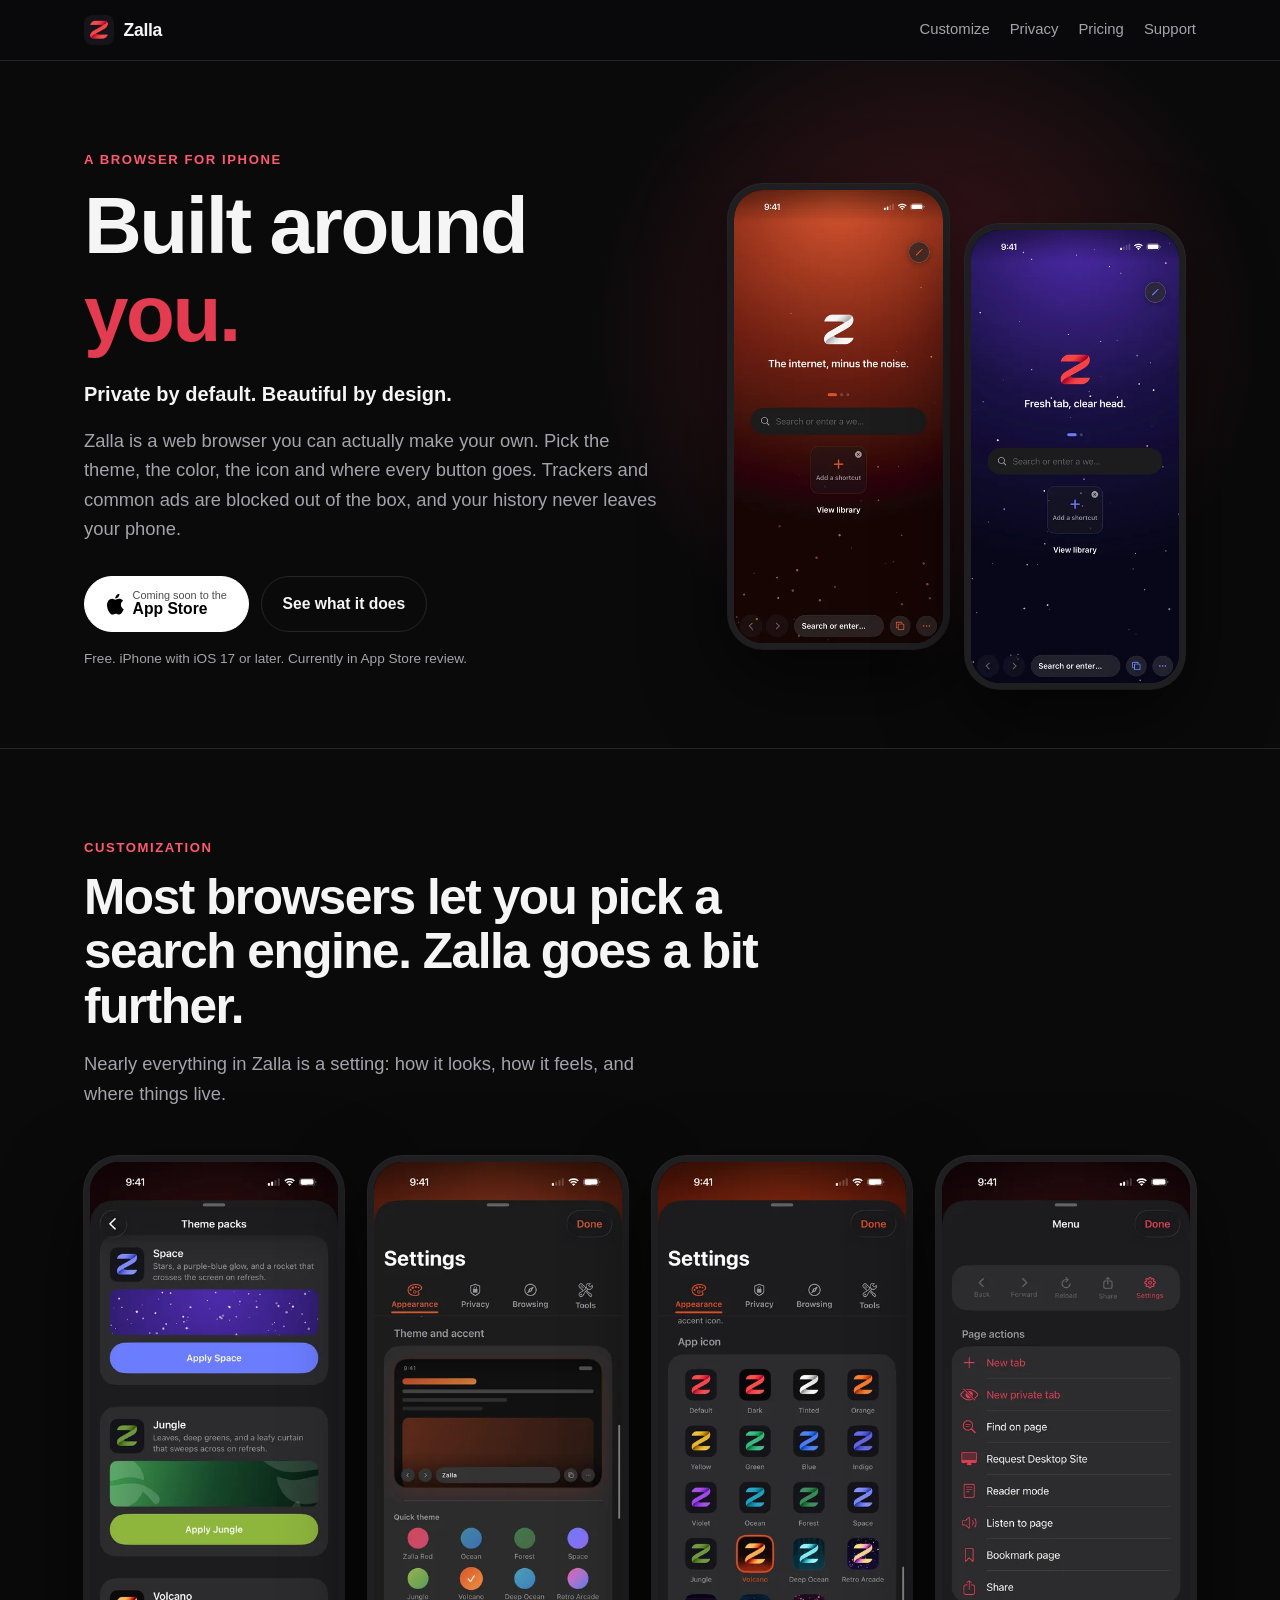
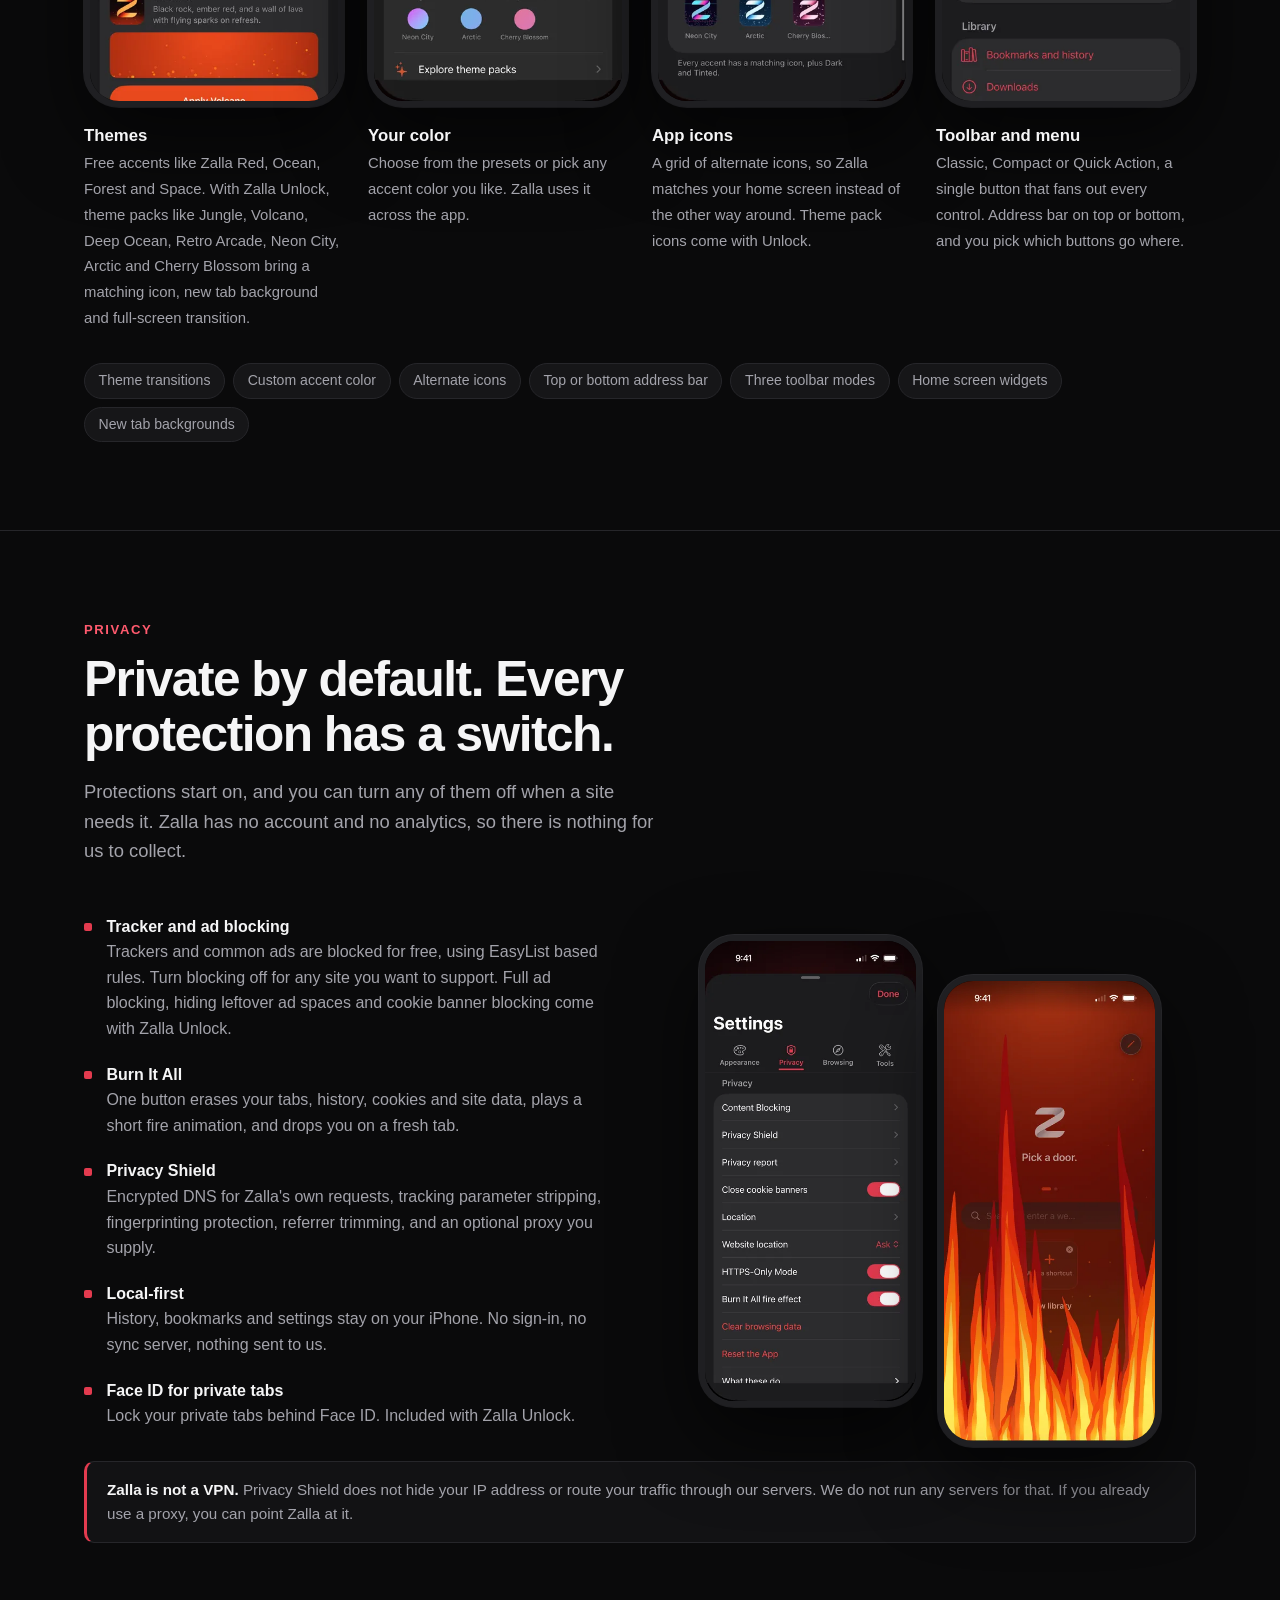
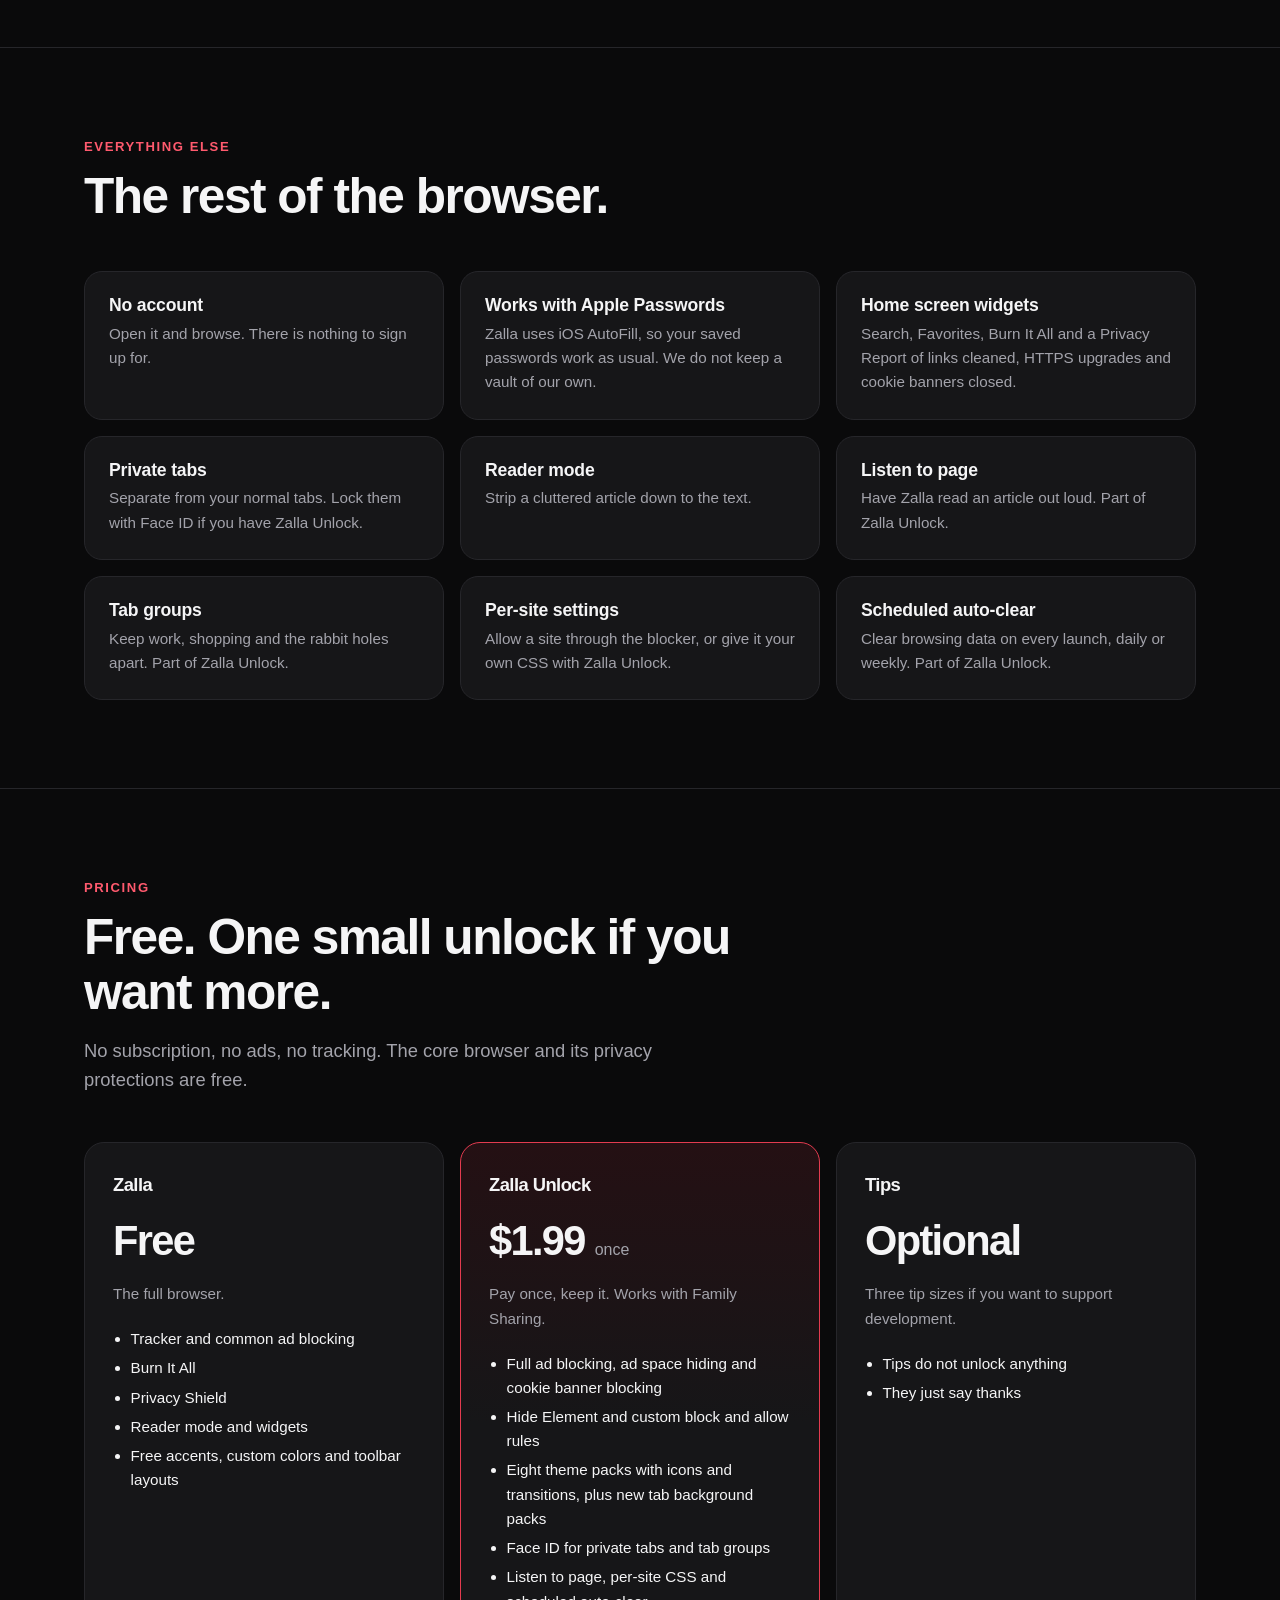
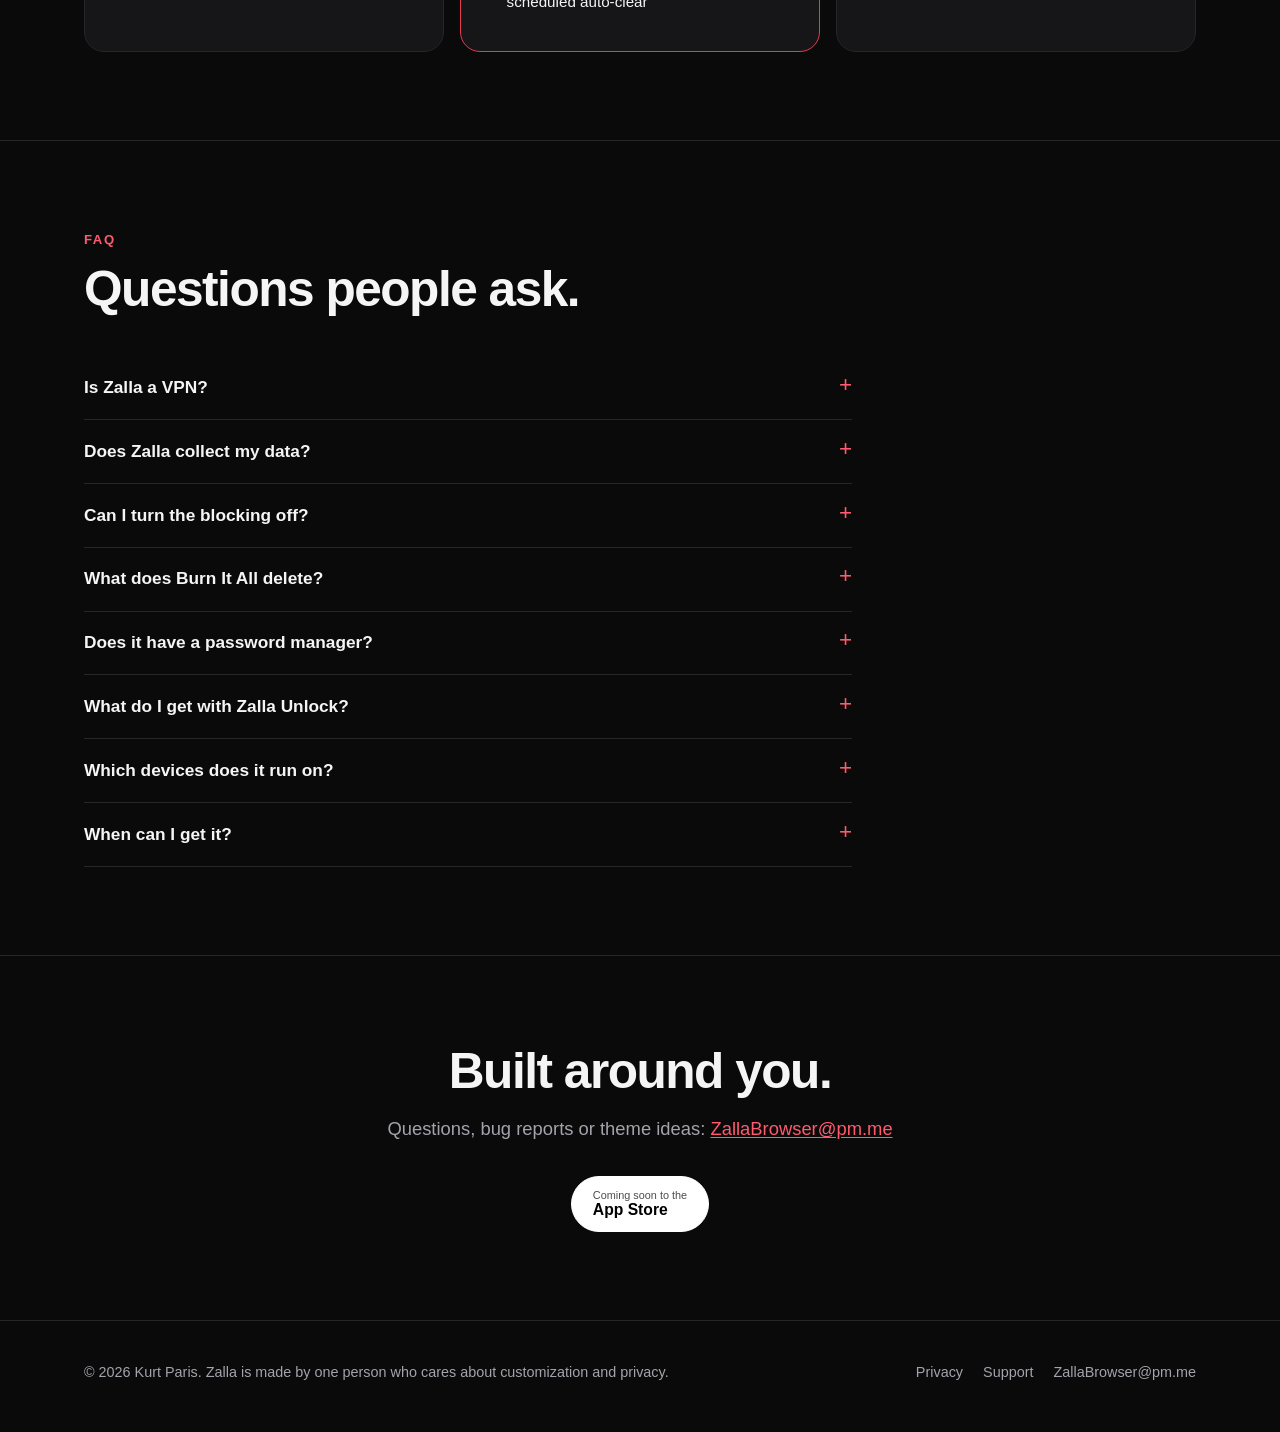
==== index.html @ 2ec6d866 "SEO, share previews, icons, manifest, 404, accessibility polish" ====
<!DOCTYPE html>
<html lang="en">
<head>
<meta charset="utf-8">
<meta name="viewport" content="width=device-width, initial-scale=1">
<title>Zalla: a private, customizable web browser for iPhone</title>
<meta name="description" content="Zalla is a private, local-first web browser for iPhone. Deep customization, tracker and ad blocking, Burn It All, and no account. Free, with a one-time $1.99 Unlock.">
<link rel="canonical" href="https://zalla.gg/">
<meta name="theme-color" content="#0a0a0b">
<meta name="color-scheme" content="dark">
<meta name="author" content="Kurt Paris">
<link rel="icon" href="/favicon.ico" sizes="48x48">
<link rel="icon" href="/favicon.svg" type="image/svg+xml">
<link rel="icon" href="/favicon-32.png" type="image/png" sizes="32x32">
<link rel="icon" href="/favicon-16.png" type="image/png" sizes="16x16">
<link rel="apple-touch-icon" href="/apple-touch-icon.png">
<link rel="manifest" href="/site.webmanifest">
<meta property="og:type" content="website">
<meta property="og:site_name" content="Zalla">
<meta property="og:locale" content="en_US">
<meta property="og:url" content="https://zalla.gg/">
<meta property="og:title" content="Zalla: Built around you.">
<meta property="og:description" content="A private, local-first browser for iPhone that you can actually make your own. Private by default. Beautiful by design.">
<meta property="og:image" content="https://zalla.gg/assets/og.png">
<meta property="og:image:secure_url" content="https://zalla.gg/assets/og.png">
<meta property="og:image:type" content="image/png">
<meta property="og:image:width" content="1200">
<meta property="og:image:height" content="630">
<meta property="og:image:alt" content="Zalla app icon and the Zalla new tab page on iPhone, with the line Built around you.">
<meta name="twitter:card" content="summary_large_image">
<meta name="twitter:title" content="Zalla: Built around you.">
<meta name="twitter:description" content="A private, local-first browser for iPhone that you can actually make your own. Private by default. Beautiful by design.">
<meta name="twitter:image" content="https://zalla.gg/assets/og.png">
<meta name="twitter:image:alt" content="Zalla app icon and the Zalla new tab page on iPhone, with the line Built around you.">
<link rel="preload" as="image" href="/assets/shots/newtab-red-390.webp" imagesrcset="/assets/shots/newtab-red-390.webp 390w, /assets/shots/newtab-red-780.webp 780w" imagesizes="(max-width:600px) 45vw, 260px" fetchpriority="high">
<link rel="stylesheet" href="/assets/site.css">
<script type="application/ld+json">{"@context":"https://schema.org","@graph":[{"@type":"Organization","@id":"https://zalla.gg/#org","name":"Zalla","url":"https://zalla.gg/","logo":"https://zalla.gg/assets/icon-512.png","email":"ZallaBrowser@pm.me","founder":{"@type":"Person","name":"Kurt Paris"}},{"@type":"WebSite","@id":"https://zalla.gg/#website","name":"Zalla","url":"https://zalla.gg/","publisher":{"@id":"https://zalla.gg/#org"},"inLanguage":"en"},{"@type":"MobileApplication","@id":"https://zalla.gg/#app","name":"Zalla","alternateName":"Zalla Browser","description":"A private, local-first web browser for iPhone with deep customization, tracker and ad blocking, and no account.","url":"https://zalla.gg/","image":"https://zalla.gg/assets/og.png","operatingSystem":"iOS 17 or later","applicationCategory":"BrowserApplication","author":{"@type":"Person","name":"Kurt Paris"},"publisher":{"@id":"https://zalla.gg/#org"},"offers":[{"@type":"Offer","name":"Zalla","price":"0","priceCurrency":"USD","category":"free"},{"@type":"Offer","name":"Zalla Unlock (one-time in-app purchase)","price":"1.99","priceCurrency":"USD"}]}]}</script>
<script type="application/ld+json">{"@context":"https://schema.org","@type":"FAQPage","mainEntity":[{"@type":"Question","name":"Is Zalla a VPN?","acceptedAnswer":{"@type":"Answer","text":"No. Privacy Shield is a set of in-browser protections like encrypted DNS and tracking parameter stripping. It does not hide your IP address or tunnel your traffic. If you already use a proxy, you can enter it in settings and Zalla will use it for pages you load."}},{"@type":"Question","name":"Does Zalla collect my data?","acceptedAnswer":{"@type":"Answer","text":"No. There is no account, no analytics and no third party SDKs. Your history, bookmarks and settings stay on your iPhone. The privacy policy has the details."}},{"@type":"Question","name":"Can I turn the blocking off?","acceptedAnswer":{"@type":"Answer","text":"Yes. Every protection has its own toggle, and you can allow individual sites. Privacy is the default, not a requirement."}},{"@type":"Question","name":"What does Burn It All delete?","acceptedAnswer":{"@type":"Answer","text":"Your tabs, history, cookies and site data. Bookmarks, downloads and settings stay. It asks first, plays the fire (or a quick fade, if you turn the fire off), and opens a fresh tab."}},{"@type":"Question","name":"Does it have a password manager?","acceptedAnswer":{"@type":"Answer","text":"Zalla does not store passwords itself. It works with iOS AutoFill, so Apple Passwords and other AutoFill providers fill in logins as they do elsewhere."}},{"@type":"Question","name":"What do I get with Zalla Unlock?","acceptedAnswer":{"@type":"Answer","text":"The theme packs and the extra features listed in Pricing, for a one-time $1.99. It works with Family Sharing, and Restore Purchases is in the Unlock screen."}},{"@type":"Question","name":"Which devices does it run on?","acceptedAnswer":{"@type":"Answer","text":"iPhone with iOS 17 or later."}},{"@type":"Question","name":"When can I get it?","acceptedAnswer":{"@type":"Answer","text":"Zalla is in App Store review right now. The button at the top of this page will change to a download link as soon as it is live."}}]}</script>
</head>
<body><a class="skip" href="#main">Skip to content</a>

<header class="site-header">
  <div class="wrap">
    <a class="brand" href="/"><img src="/assets/icon-192.png" alt="" width="30" height="30"> Zalla</a>
    <nav class="site-nav" aria-label="Main">
      <a class="opt" href="#customize">Customize</a>
      <a class="opt" href="#privacy">Privacy</a>
      <a class="opt" href="#pricing">Pricing</a>
      <a href="/support/">Support</a>
    </nav>
  </div>
</header>
<main id="main">

<section class="hero" style="border-top:0">
  <div class="wrap">
    <div>
      <p class="eyebrow">A browser for iPhone</p>
      <h1>Built around <em>you.</em></h1>
      <p class="tag">Private by default. Beautiful by design.</p>
      <p class="lede">Zalla is a web browser you can actually make your own. Pick the theme, the color, the icon and where every button goes. Trackers and common ads are blocked out of the box, and your history never leaves your phone.</p>
      <div class="actions">
        <!-- APP STORE LINK: when Zalla is live, change this to <a class="btn btn-red" href="https://apps.apple.com/app/id6814680880">Download on the App Store</a> -->
        <span class="btn btn-soon" aria-label="Coming soon to the App Store"><svg width="18" height="22" viewBox="0 0 384 470" aria-hidden="true"><path fill="currentColor" d="M318 249c-1-55 45-82 47-83-26-38-66-43-80-43-34-4-66 20-83 20s-44-19-72-19C93 125 59 147 40 181c-39 68-10 168 28 223 18 27 40 57 69 56 28-1 38-18 72-18s43 18 72 17c30 0 49-27 67-54 21-31 30-61 30-63-1 0-58-22-60-93zM263 87c15-18 26-44 23-69-22 1-49 15-65 33-14 16-27 42-23 67 24 2 50-13 65-31z"/></svg><span><small>Coming soon to the</small>App Store</span></span>
        <a class="btn" href="#customize">See what it does</a>
      </div>
      <p class="fine">Free. iPhone with iOS 17 or later. Currently in App Store review.</p>
    </div>
    <div class="phones">
      <div class="phone"><img src="/assets/shots/newtab-red-390.webp" srcset="/assets/shots/newtab-red-390.webp 390w, /assets/shots/newtab-red-780.webp 780w" sizes="(max-width:600px) 45vw, 260px" width="390" height="848" alt="Zalla new tab page with the red theme" fetchpriority="high" decoding="async"></div>
      <div class="phone"><img src="/assets/shots/newtab-space-390.webp" srcset="/assets/shots/newtab-space-390.webp 390w, /assets/shots/newtab-space-780.webp 780w" sizes="(max-width:600px) 45vw, 260px" width="390" height="848" alt="Zalla new tab page with the Space theme" decoding="async"></div>
    </div>
  </div>
</section>

<section id="customize">
  <div class="wrap">
    <p class="eyebrow">Customization</p>
    <h2>Most browsers let you pick a search engine. Zalla goes a bit further.</h2>
    <p class="lede">Nearly everything in Zalla is a setting: how it looks, how it feels, and where things live.</p>
    <div class="showcase">
      <figure><div class="phone"><img src="/assets/shots/themes-390.webp" srcset="/assets/shots/themes-390.webp 390w, /assets/shots/themes-780.webp 780w" sizes="(max-width:600px) 45vw, 260px" width="390" height="848" alt="Theme packs: Space, Jungle and Volcano" loading="lazy" decoding="async"></div><figcaption><strong>Themes</strong><span>Free accents like Zalla Red, Ocean, Forest and Space. With Zalla Unlock, theme packs like Jungle, Volcano, Deep Ocean, Retro Arcade, Neon City, Arctic and Cherry Blossom bring a matching icon, new tab background and full-screen transition.</span></figcaption></figure>
      <figure><div class="phone"><img src="/assets/shots/colors-390.webp" srcset="/assets/shots/colors-390.webp 390w, /assets/shots/colors-780.webp 780w" sizes="(max-width:600px) 45vw, 260px" width="390" height="848" alt="Accent color picker in Zalla settings" loading="lazy" decoding="async"></div><figcaption><strong>Your color</strong><span>Choose from the presets or pick any accent color you like. Zalla uses it across the app.</span></figcaption></figure>
      <figure><div class="phone"><img src="/assets/shots/icons-390.webp" srcset="/assets/shots/icons-390.webp 390w, /assets/shots/icons-780.webp 780w" sizes="(max-width:600px) 45vw, 260px" width="390" height="848" alt="Alternate app icon choices" loading="lazy" decoding="async"></div><figcaption><strong>App icons</strong><span>A grid of alternate icons, so Zalla matches your home screen instead of the other way around. Theme pack icons come with Unlock.</span></figcaption></figure>
      <figure><div class="phone"><img src="/assets/shots/menu-390.webp" srcset="/assets/shots/menu-390.webp 390w, /assets/shots/menu-780.webp 780w" sizes="(max-width:600px) 45vw, 260px" width="390" height="848" alt="Customizable menu and quick action bar" loading="lazy" decoding="async"></div><figcaption><strong>Toolbar and menu</strong><span>Classic, Compact or Quick Action, a single button that fans out every control. Address bar on top or bottom, and you pick which buttons go where.</span></figcaption></figure>
    </div>
    <div class="chips"><span class="chip">Theme transitions</span><span class="chip">Custom accent color</span><span class="chip">Alternate icons</span><span class="chip">Top or bottom address bar</span><span class="chip">Three toolbar modes</span><span class="chip">Home screen widgets</span><span class="chip">New tab backgrounds</span></div>
  </div>
</section>

<section id="privacy">
  <div class="wrap">
    <p class="eyebrow">Privacy</p>
    <h2>Private by default. Every protection has a switch.</h2>
    <p class="lede">Protections start on, and you can turn any of them off when a site needs it. Zalla has no account and no analytics, so there is nothing for us to collect.</p>
    <div class="split">
      <ul class="list">
        <li><strong>Tracker and ad blocking</strong><span>Trackers and common ads are blocked for free, using EasyList based rules. Turn blocking off for any site you want to support. Full ad blocking, hiding leftover ad spaces and cookie banner blocking come with Zalla Unlock.</span></li>
        <li><strong>Burn It All</strong><span>One button erases your tabs, history, cookies and site data, plays a short fire animation, and drops you on a fresh tab.</span></li>
        <li><strong>Privacy Shield</strong><span>Encrypted DNS for Zalla's own requests, tracking parameter stripping, fingerprinting protection, referrer trimming, and an optional proxy you supply.</span></li>
        <li><strong>Local-first</strong><span>History, bookmarks and settings stay on your iPhone. No sign-in, no sync server, nothing sent to us.</span></li>
        <li><strong>Face ID for private tabs</strong><span>Lock your private tabs behind Face ID. Included with Zalla Unlock.</span></li>
      </ul>
      <div class="phones">
        <div class="phone"><img src="/assets/shots/privacy-390.webp" srcset="/assets/shots/privacy-390.webp 390w, /assets/shots/privacy-780.webp 780w" sizes="(max-width:600px) 45vw, 260px" width="390" height="848" alt="Privacy settings with content blocking and Burn It All" loading="lazy" decoding="async"></div>
        <div class="phone"><img src="/assets/shots/fire-390.webp" srcset="/assets/shots/fire-390.webp 390w, /assets/shots/fire-780.webp 780w" sizes="(max-width:600px) 45vw, 260px" width="390" height="848" alt="Burn It All fire animation" loading="lazy" decoding="async"></div>
      </div>
    </div>
    <p class="note"><strong>Zalla is not a VPN.</strong> Privacy Shield does not hide your IP address or route your traffic through our servers. We do not run any servers for that. If you already use a proxy, you can point Zalla at it.</p>
  </div>
</section>

<section id="features">
  <div class="wrap">
    <p class="eyebrow">Everything else</p>
    <h2>The rest of the browser.</h2>
    <div class="grid">
      <div class="cell"><h3>No account</h3><p>Open it and browse. There is nothing to sign up for.</p></div>
      <div class="cell"><h3>Works with Apple Passwords</h3><p>Zalla uses iOS AutoFill, so your saved passwords work as usual. We do not keep a vault of our own.</p></div>
      <div class="cell"><h3>Home screen widgets</h3><p>Search, Favorites, Burn It All and a Privacy Report of links cleaned, HTTPS upgrades and cookie banners closed.</p></div>
      <div class="cell"><h3>Private tabs</h3><p>Separate from your normal tabs. Lock them with Face ID if you have Zalla Unlock.</p></div>
      <div class="cell"><h3>Reader mode</h3><p>Strip a cluttered article down to the text.</p></div>
      <div class="cell"><h3>Listen to page</h3><p>Have Zalla read an article out loud. Part of Zalla Unlock.</p></div>
      <div class="cell"><h3>Tab groups</h3><p>Keep work, shopping and the rabbit holes apart. Part of Zalla Unlock.</p></div>
      <div class="cell"><h3>Per-site settings</h3><p>Allow a site through the blocker, or give it your own CSS with Zalla Unlock.</p></div>
      <div class="cell"><h3>Scheduled auto-clear</h3><p>Clear browsing data on every launch, daily or weekly. Part of Zalla Unlock.</p></div>
    </div>
  </div>
</section>

<section id="pricing">
  <div class="wrap">
    <p class="eyebrow">Pricing</p>
    <h2>Free. One small unlock if you want more.</h2>
    <p class="lede">No subscription, no ads, no tracking. The core browser and its privacy protections are free.</p>
    <div class="pricing">
      <div class="plan"><h3>Zalla</h3><div class="price">Free</div><p>The full browser.</p><ul><li>Tracker and common ad blocking</li><li>Burn It All</li><li>Privacy Shield</li><li>Reader mode and widgets</li><li>Free accents, custom colors and toolbar layouts</li></ul></div>
      <div class="plan hl"><h3>Zalla Unlock</h3><div class="price">$1.99 <small>once</small></div><p>Pay once, keep it. Works with Family Sharing.</p><ul><li>Full ad blocking, ad space hiding and cookie banner blocking</li><li>Hide Element and custom block and allow rules</li><li>Eight theme packs with icons and transitions, plus new tab background packs</li><li>Face ID for private tabs and tab groups</li><li>Listen to page, per-site CSS and scheduled auto-clear</li></ul></div>
      <div class="plan"><h3>Tips</h3><div class="price">Optional</div><p>Three tip sizes if you want to support development.</p><ul><li>Tips do not unlock anything</li><li>They just say thanks</li></ul></div>
    </div>
  </div>
</section>

<section id="faq">
  <div class="wrap">
    <p class="eyebrow">FAQ</p>
    <h2>Questions people ask.</h2>
    <div class="faq">
      <details><summary>Is Zalla a VPN?</summary><p>No. Privacy Shield is a set of in-browser protections like encrypted DNS and tracking parameter stripping. It does not hide your IP address or tunnel your traffic. If you already use a proxy, you can enter it in settings and Zalla will use it for pages you load.</p></details>
      <details><summary>Does Zalla collect my data?</summary><p>No. There is no account, no analytics and no third party SDKs. Your history, bookmarks and settings stay on your iPhone. The <a href="/privacy/">privacy policy</a> has the details.</p></details>
      <details><summary>Can I turn the blocking off?</summary><p>Yes. Every protection has its own toggle, and you can allow individual sites. Privacy is the default, not a requirement.</p></details>
      <details><summary>What does Burn It All delete?</summary><p>Your tabs, history, cookies and site data. Bookmarks, downloads and settings stay. It asks first, plays the fire (or a quick fade, if you turn the fire off), and opens a fresh tab.</p></details>
      <details><summary>Does it have a password manager?</summary><p>Zalla does not store passwords itself. It works with iOS AutoFill, so Apple Passwords and other AutoFill providers fill in logins as they do elsewhere.</p></details>
      <details><summary>What do I get with Zalla Unlock?</summary><p>The theme packs and the extra features listed in Pricing, for a one-time $1.99. It works with Family Sharing, and Restore Purchases is in the Unlock screen.</p></details>
      <details><summary>Which devices does it run on?</summary><p>iPhone with iOS 17 or later.</p></details>
      <details><summary>When can I get it?</summary><p>Zalla is in App Store review right now. The button at the top of this page will change to a download link as soon as it is live.</p></details>
    </div>
  </div>
</section>

<section class="closer">
  <div class="wrap">
    <h2>Built around you.</h2>
    <p class="lede">Questions, bug reports or theme ideas: <a href="mailto:ZallaBrowser@pm.me">ZallaBrowser@pm.me</a></p>
    <!-- APP STORE LINK: swap for https://apps.apple.com/app/id6814680880 when live -->
    <span class="btn btn-soon" aria-label="Coming soon to the App Store"><span><small>Coming soon to the</small>App Store</span></span>
  </div>
</section>

</main>
<footer class="site-footer">
  <div class="wrap">
    <span>&copy; 2026 Kurt Paris. Zalla is made by one person who cares about customization and privacy.</span>
    <nav aria-label="Footer"><a href="/privacy/">Privacy</a><a href="/support/">Support</a><a href="mailto:ZallaBrowser@pm.me">ZallaBrowser@pm.me</a></nav>
  </div>
</footer>
</body>
</html>
---- assets/site.css ----
:root{color-scheme:dark;--bg:#0a0a0b;--bg2:#121214;--card:#161618;--line:#26262a;--text:#f5f5f6;--muted:#a3a3ab;--red:#E33B4F;--red2:#ff5a6e;--max:72rem}
*{box-sizing:border-box}
html{scroll-behavior:smooth}
body{margin:0;background:var(--bg);color:var(--text);font-family:-apple-system,BlinkMacSystemFont,"SF Pro Text","Segoe UI",Roboto,Helvetica,Arial,sans-serif;line-height:1.6;-webkit-font-smoothing:antialiased}
a{color:var(--red2);text-decoration:none}
a:hover{text-decoration:underline}
img{max-width:100%;height:auto;display:block}
.wrap{max-width:var(--max);margin:0 auto;padding:0 1.25rem}
.site-header{position:sticky;top:0;z-index:10;background:rgba(10,10,11,.82);backdrop-filter:saturate(1.4) blur(14px);-webkit-backdrop-filter:saturate(1.4) blur(14px);border-bottom:1px solid var(--line)}
.site-header .wrap{display:flex;align-items:center;justify-content:space-between;gap:1rem;height:60px}
.brand{display:flex;align-items:center;gap:.6rem;color:var(--text);font-weight:700;font-size:1.1rem;letter-spacing:-.02em}
.brand:hover{text-decoration:none}
.brand img{width:30px;height:30px;border-radius:8px}
.site-nav{display:flex;gap:1.25rem;font-size:.93rem}
.site-nav a{color:var(--muted)}
.site-nav a:hover,.site-nav a[aria-current=page]{color:var(--text);text-decoration:none}
@media(max-width:640px){.site-nav .opt{display:none}}
h1,h2,h3{letter-spacing:-.03em;line-height:1.1;margin:0}
.eyebrow{color:var(--red2);font-weight:600;font-size:.82rem;letter-spacing:.12em;text-transform:uppercase;margin:0 0 .75rem}
.lede{color:var(--muted);font-size:1.15rem;max-width:36rem}
.btn{display:inline-flex;align-items:center;gap:.55rem;padding:.8rem 1.3rem;border-radius:999px;font-weight:600;font-size:.98rem;border:1px solid var(--line);color:var(--text)}
.btn:hover{text-decoration:none;border-color:#3a3a40}
.btn-red{background:#cf3045;border-color:#cf3045;color:#fff}
.btn-red:hover{background:#b8283b;border-color:#b8283b}
.btn-soon{background:#fff;color:#000;border-color:#fff;cursor:default}
.btn-soon small{display:block;font-size:.68rem;font-weight:500;opacity:.7;line-height:1}
.btn-soon span{line-height:1.15;text-align:left}
.hero{position:relative;overflow:hidden;padding:5.5rem 0 4rem}
.hero::before{content:"";position:absolute;inset:-30% -10% auto auto;width:60rem;height:60rem;background:radial-gradient(closest-side,rgba(227,59,79,.28),transparent 70%);pointer-events:none}
.hero .wrap{position:relative;display:grid;grid-template-columns:1.1fr .9fr;gap:3rem;align-items:center}
.hero h1{font-size:clamp(2.8rem,6.5vw,5rem);font-weight:800}
.hero h1 em{font-style:normal;color:var(--red)}
.hero .tag{font-size:1.25rem;font-weight:600;margin:1.25rem 0 .5rem}
.hero .actions{display:flex;flex-wrap:wrap;gap:.75rem;margin-top:2rem}
.hero .fine{color:var(--muted);font-size:.85rem;margin-top:1rem}
.phones{display:flex;justify-content:center;gap:1rem}
.phone{border-radius:2.2rem;border:6px solid #1f1f22;overflow:hidden;background:#000;box-shadow:0 30px 80px rgba(0,0,0,.6),0 0 0 1px #2c2c30}
.phones .phone{width:46%}
.phones .phone:nth-child(2){transform:translateY(2.5rem)}
section{padding:5.5rem 0;border-top:1px solid var(--line)}
section h2{font-size:clamp(2rem,4.2vw,3.1rem);font-weight:800;max-width:44rem}
section .lede{margin:1rem 0 0}
.showcase{display:grid;grid-template-columns:repeat(4,1fr);gap:1.5rem;margin-top:3rem}
.showcase figure{margin:0}
.showcase figcaption{margin-top:1rem}
.showcase figcaption strong{display:block;font-size:1.05rem}
.showcase figcaption span{color:var(--muted);font-size:.93rem}
.chips{display:flex;flex-wrap:wrap;gap:.5rem;margin-top:2rem}
.chip{border:1px solid var(--line);background:var(--card);border-radius:999px;padding:.35rem .85rem;font-size:.88rem;color:var(--muted)}
.split{display:grid;grid-template-columns:1fr 1fr;gap:3rem;align-items:center;margin-top:3rem}
.split .phones .phone{width:42%}
.list{list-style:none;padding:0;margin:0;display:grid;gap:1.25rem}
.list li{padding-left:1.4rem;position:relative}
.list li::before{content:"";position:absolute;left:0;top:.6rem;width:.5rem;height:.5rem;border-radius:2px;background:var(--red)}
.list strong{display:block}
.list span{color:var(--muted)}
.note{margin-top:2rem;padding:1rem 1.25rem;border:1px solid var(--line);border-left:3px solid var(--red);border-radius:10px;background:var(--bg2);color:var(--muted);font-size:.95rem}
.note strong{color:var(--text)}
.grid{display:grid;grid-template-columns:repeat(3,1fr);gap:1rem;margin-top:3rem}
.cell{background:var(--card);border:1px solid var(--line);border-radius:18px;padding:1.5rem}
.cell h3{font-size:1.1rem;margin-bottom:.4rem;letter-spacing:-.01em}
.cell p{margin:0;color:var(--muted);font-size:.95rem}
.pricing{display:grid;grid-template-columns:repeat(3,1fr);gap:1rem;margin-top:3rem}
.plan{background:var(--card);border:1px solid var(--line);border-radius:20px;padding:2rem 1.75rem;display:flex;flex-direction:column}
.plan.hl{border-color:var(--red);background:linear-gradient(180deg,rgba(227,59,79,.12),var(--card) 55%)}
.plan h3{font-size:1.15rem}
.price{font-size:2.6rem;font-weight:800;letter-spacing:-.04em;margin:.75rem 0 .25rem}
.price small{font-size:1rem;color:var(--muted);font-weight:500;letter-spacing:0}
.plan p{color:var(--muted);margin:.25rem 0 1rem;font-size:.95rem}
.plan ul{margin:0;padding-left:1.1rem;color:var(--text);font-size:.95rem}
.plan li{margin:.3rem 0}
.faq{margin-top:2.5rem;max-width:48rem}
.faq details{border-bottom:1px solid var(--line);padding:1.1rem 0}
.faq summary{cursor:pointer;font-weight:600;font-size:1.08rem;list-style:none;display:flex;justify-content:space-between;gap:1rem}
.faq summary::-webkit-details-marker{display:none}
.faq summary::after{content:"+";color:var(--red2);font-weight:400;font-size:1.4rem;line-height:1}
.faq details[open] summary::after{content:"\2212"}
.faq details p{color:var(--muted);margin:.75rem 0 0}
.closer{text-align:center}
.closer h2{margin:0 auto}
.closer .lede{margin:1rem auto 2rem}
.site-footer{border-top:1px solid var(--line);padding:2.5rem 0 3rem;color:var(--muted);font-size:.9rem}
.site-footer .wrap{display:flex;flex-wrap:wrap;justify-content:space-between;gap:1rem;align-items:center}
.site-footer nav{display:flex;gap:1.25rem;flex-wrap:wrap}
.site-footer a{color:var(--muted)}
.site-footer a:hover{color:var(--text)}
/* document pages (privacy, support) */
.doc{max-width:44rem;margin:0 auto;padding:3.5rem 1.25rem 5rem}
.doc h1{font-size:clamp(2rem,5vw,2.8rem);font-weight:800;margin:0 0 .5rem}
.doc h2{font-size:1.3rem;margin:2.5rem 0 .65rem;letter-spacing:-.02em}
.doc .lede{font-size:1.05rem;margin-bottom:1.5rem}
.doc ul{padding-left:1.2rem}
.doc li{margin:.3rem 0}
.doc .card{background:var(--card);border:1px solid var(--line);border-radius:16px;padding:1.5rem;margin-top:1.5rem}
@media(max-width:960px){
 .hero .wrap,.split{grid-template-columns:1fr}
 .hero{padding:3.5rem 0 3rem}
 .showcase{grid-template-columns:repeat(2,1fr)}
 .grid,.pricing{grid-template-columns:1fr 1fr}
}
@media(max-width:600px){
 section{padding:4rem 0}
 .grid,.pricing{grid-template-columns:1fr}
 .showcase{gap:1rem}
 .phone{border-width:4px;border-radius:1.5rem}
 .phones .phone{width:44%}
 .phones .phone:nth-child(2){transform:translateY(1.25rem)}
 .split .phones .phone{width:34%}
 .showcase .phone{width:70%;margin:0 auto}
 .showcase figcaption span{font-size:.85rem}
}

.skip{position:absolute;left:1rem;top:-3rem;z-index:100;background:var(--red);color:#fff;padding:.6rem 1rem;border-radius:8px;font-weight:600}
.skip:focus{top:1rem;text-decoration:none}
:focus-visible{outline:2px solid var(--red2);outline-offset:3px;border-radius:6px}
.faq summary:focus-visible{outline-offset:6px}
.notfound{text-align:left;min-height:50vh}
.notfound .btn{margin:1rem .5rem 0 0}
@media(prefers-reduced-motion:reduce){html{scroll-behavior:auto}*,*::before,*::after{animation:none!important;transition:none!important}}
main p a:not(.btn),main li a:not(.btn),.lede a{text-decoration:underline;text-underline-offset:2px}
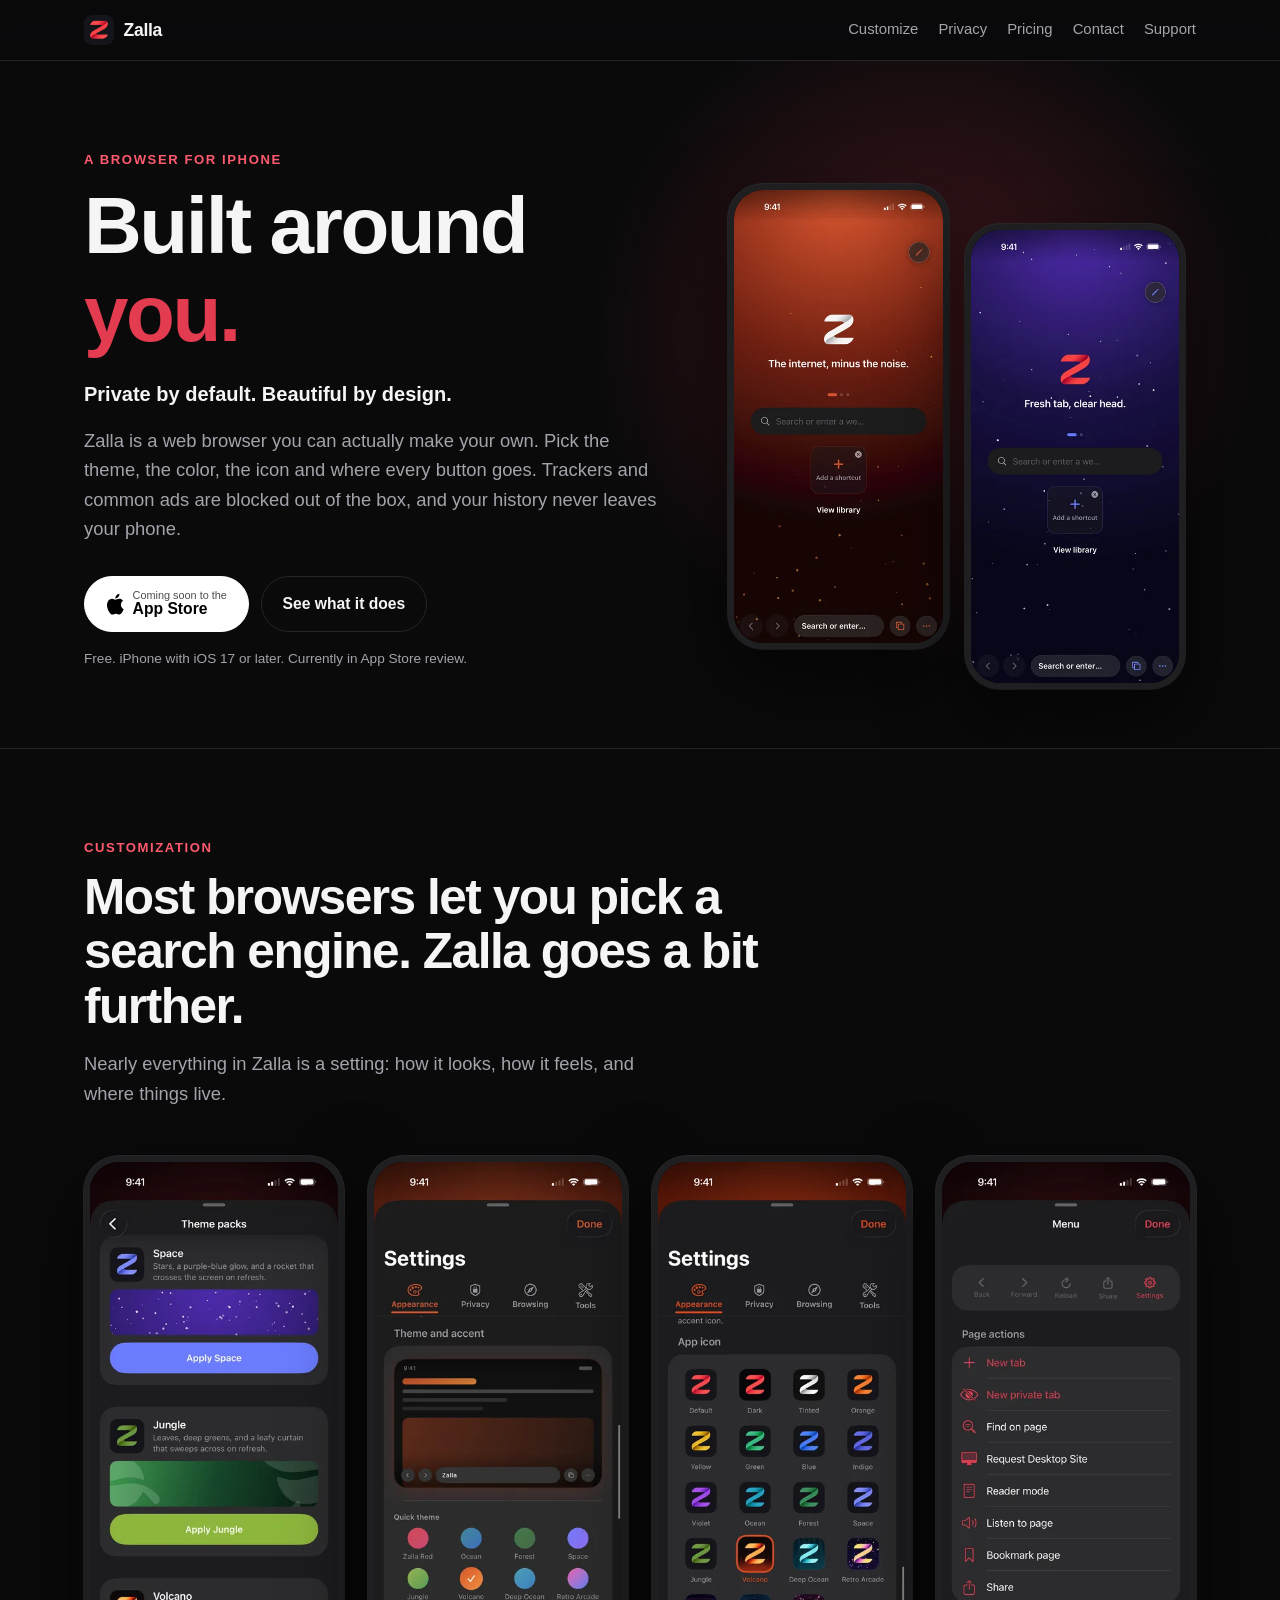
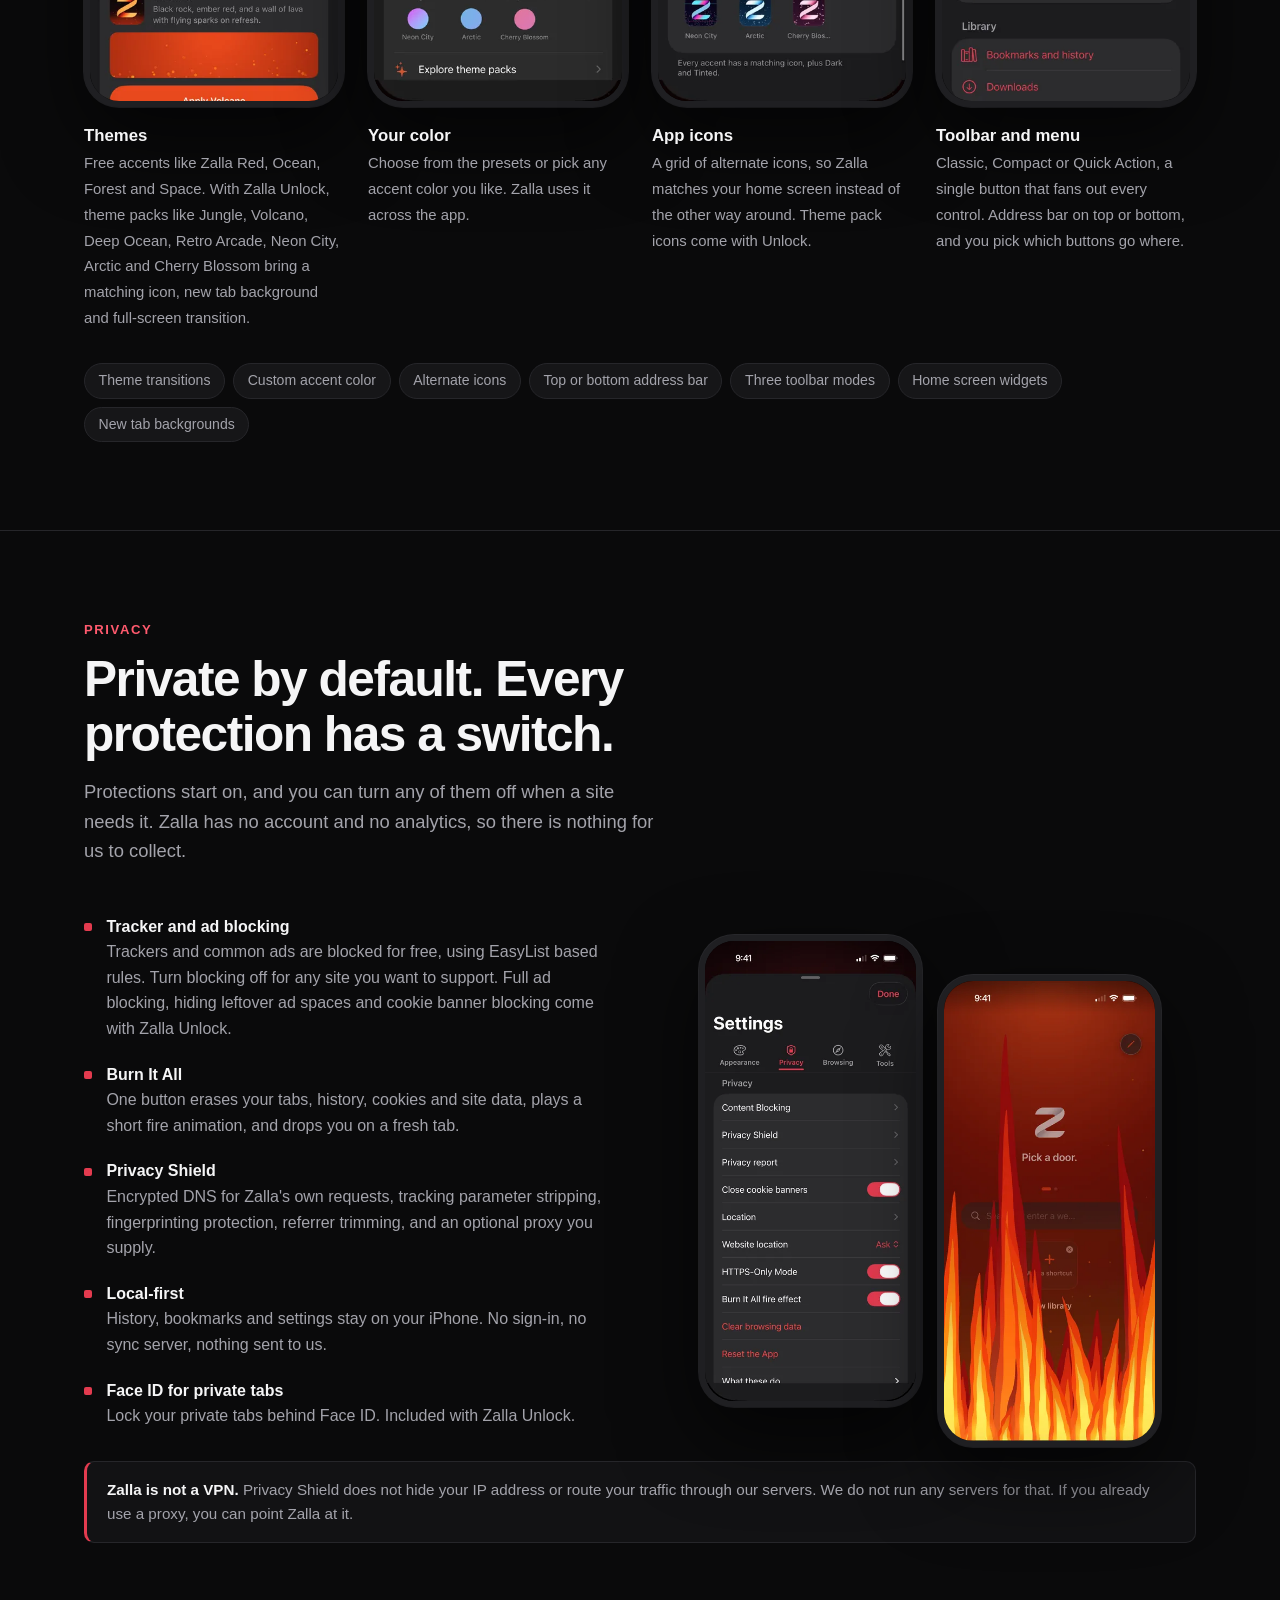
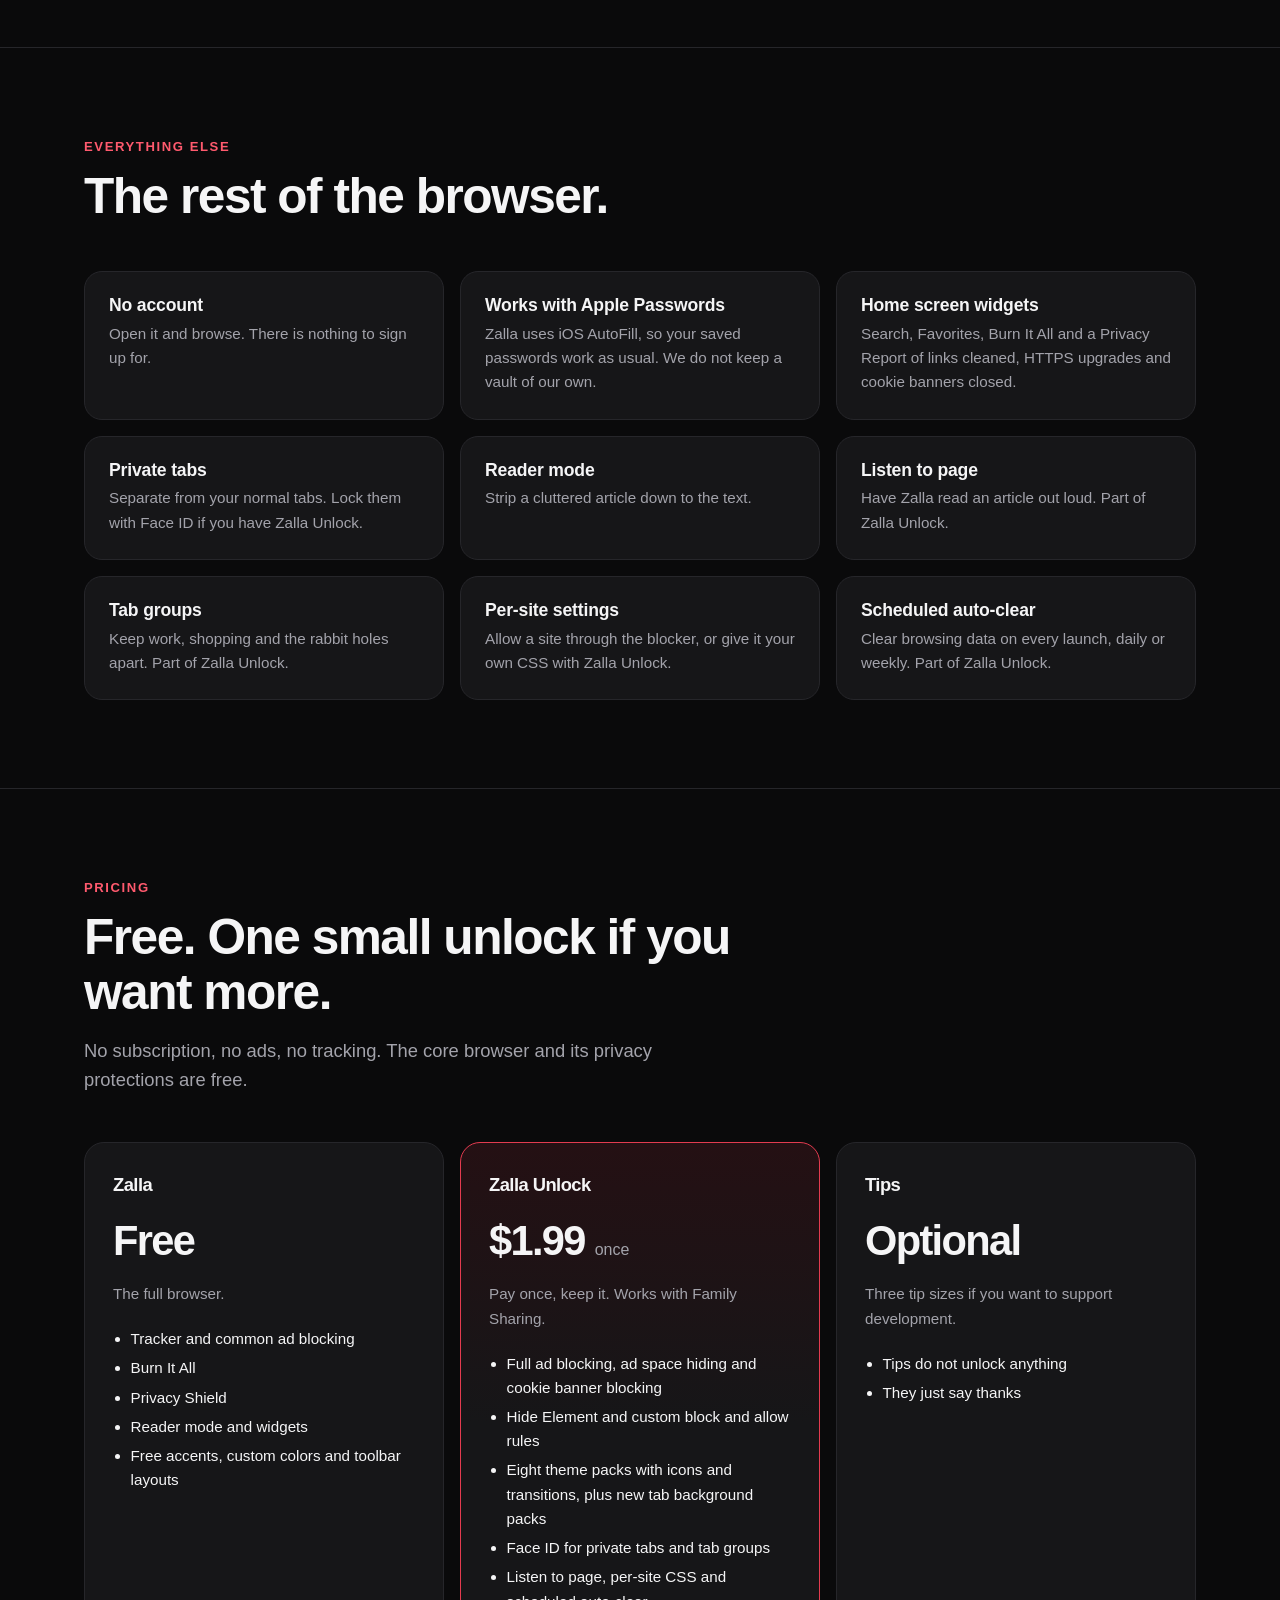
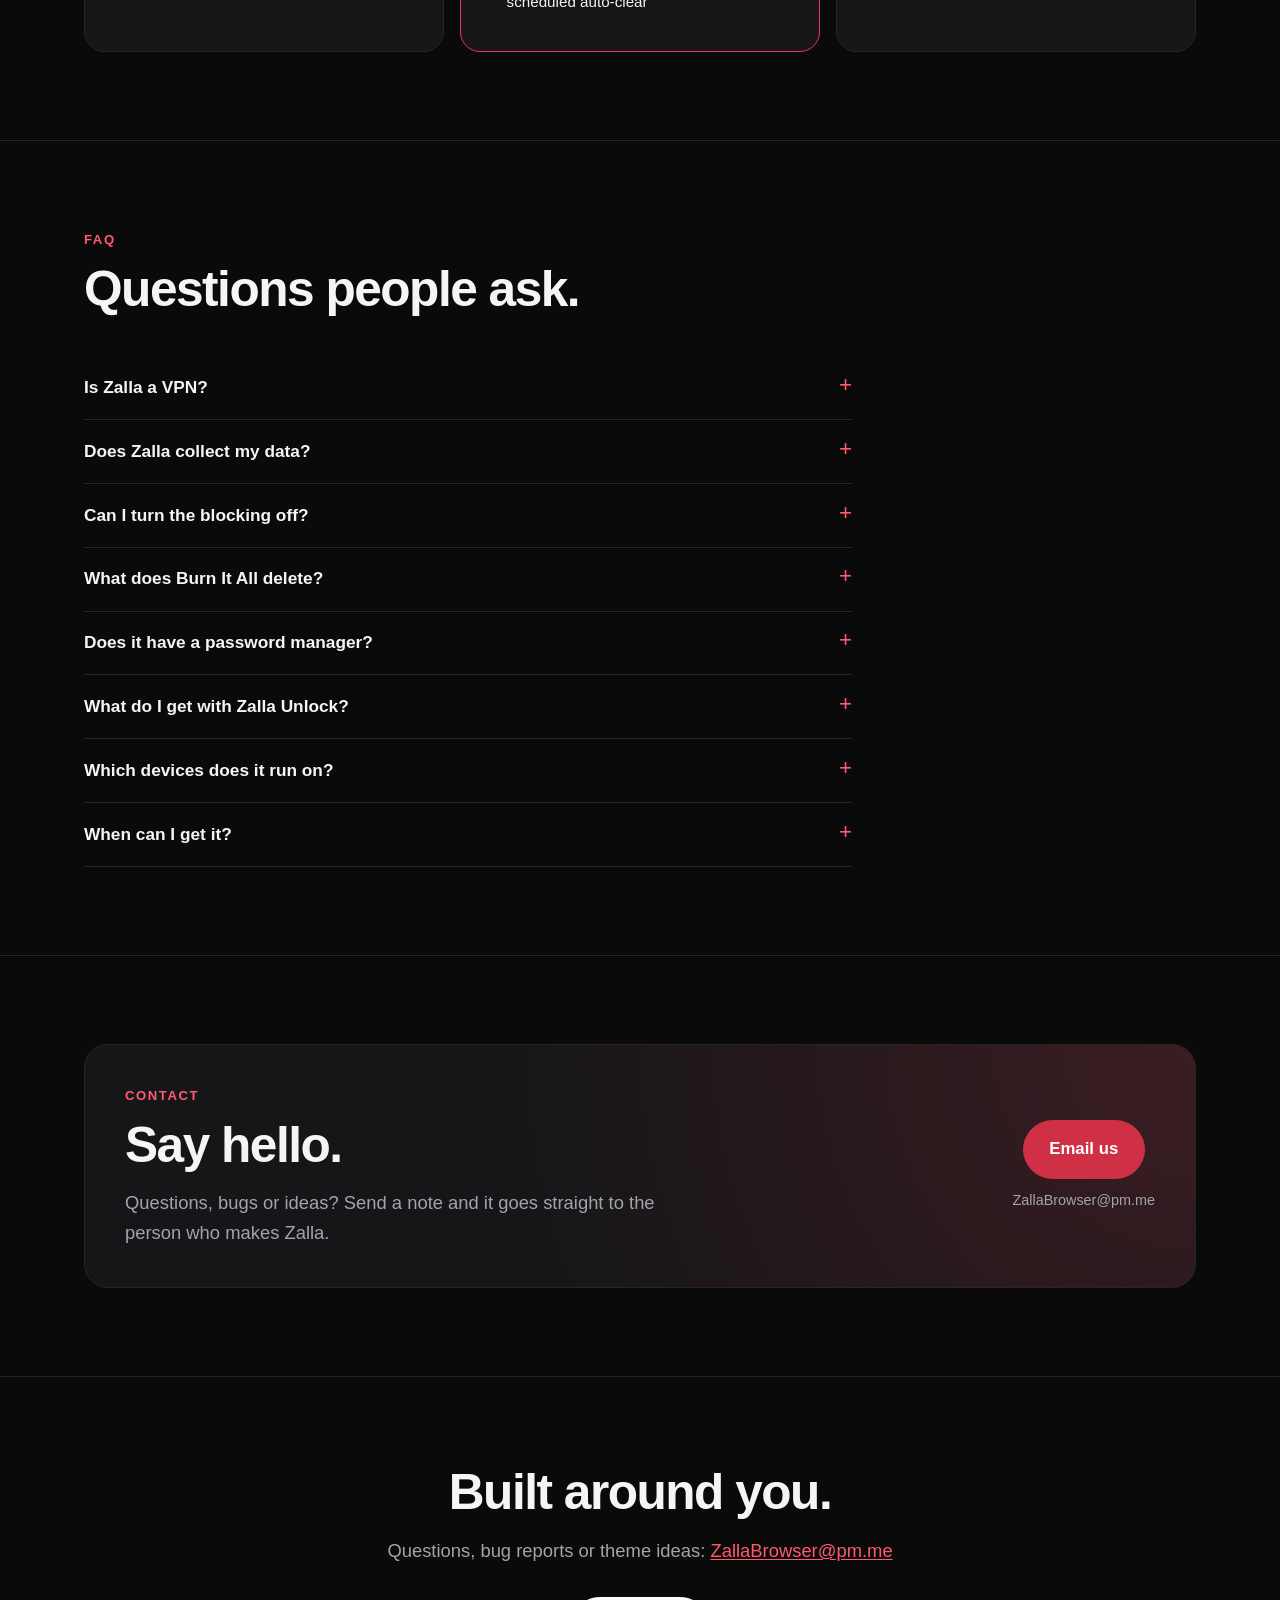
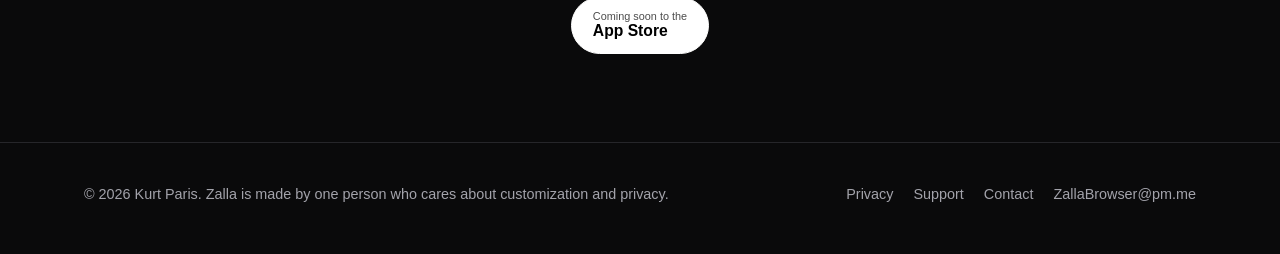
==== commit 00c14b4a: "Homepage contact section, restyled support page" ====
--- a/index.html
+++ b/index.html
@@ -46,6 +46,7 @@
       <a class="opt" href="#customize">Customize</a>
       <a class="opt" href="#privacy">Privacy</a>
       <a class="opt" href="#pricing">Pricing</a>
+      <a class="opt" href="#contact">Contact</a>
       <a href="/support/">Support</a>
     </nav>
   </div>
@@ -158,6 +159,22 @@
   </div>
 </section>
 
+<section id="contact" class="contact">
+  <div class="wrap">
+    <div class="contact-card">
+      <div>
+        <p class="eyebrow">Contact</p>
+        <h2>Say hello.</h2>
+        <p class="lede">Questions, bugs or ideas? Send a note and it goes straight to the person who makes Zalla.</p>
+      </div>
+      <div class="contact-actions">
+        <a class="btn btn-red btn-lg" href="mailto:ZallaBrowser@pm.me?subject=Zalla">Email us</a>
+        <p class="fine">ZallaBrowser@pm.me</p>
+      </div>
+    </div>
+  </div>
+</section>
+
 <section class="closer">
   <div class="wrap">
     <h2>Built around you.</h2>
@@ -171,7 +188,7 @@
 <footer class="site-footer">
   <div class="wrap">
     <span>&copy; 2026 Kurt Paris. Zalla is made by one person who cares about customization and privacy.</span>
-    <nav aria-label="Footer"><a href="/privacy/">Privacy</a><a href="/support/">Support</a><a href="mailto:ZallaBrowser@pm.me">ZallaBrowser@pm.me</a></nav>
+    <nav aria-label="Footer"><a href="/privacy/">Privacy</a><a href="/support/">Support</a><a href="/#contact">Contact</a><a href="mailto:ZallaBrowser@pm.me">ZallaBrowser@pm.me</a></nav>
   </div>
 </footer>
 </body>
--- a/assets/site.css
+++ b/assets/site.css
@@ -118,3 +118,28 @@
 .notfound .btn{margin:1rem .5rem 0 0}
 @media(prefers-reduced-motion:reduce){html{scroll-behavior:auto}*,*::before,*::after{animation:none!important;transition:none!important}}
 main p a:not(.btn),main li a:not(.btn),.lede a{text-decoration:underline;text-underline-offset:2px}
+
+.btn-lg{padding:.95rem 1.6rem;font-size:1.05rem}
+.contact{border-top:1px solid var(--line)}
+.contact-card{display:flex;flex-wrap:wrap;justify-content:space-between;align-items:center;gap:2rem;padding:2.5rem;border:1px solid var(--line);border-radius:24px;background:radial-gradient(circle at 100% 0,rgba(227,59,79,.18),transparent 60%),var(--card)}
+.contact-card .lede{margin-bottom:0}
+.contact-actions{text-align:center}
+.contact-actions .fine{color:var(--muted);font-size:.9rem;margin:.6rem 0 0}
+.doc-wide{max-width:60rem}
+.support-hero{display:flex;flex-wrap:wrap;justify-content:space-between;align-items:flex-end;gap:1.5rem;padding-bottom:2rem;border-bottom:1px solid var(--line)}
+.support-hero .lede{margin-bottom:.5rem}
+.support-hero p{margin-top:0}
+.support-cta .fine{color:var(--muted);font-size:.88rem;margin:.6rem 0 0}
+.facts{display:grid;grid-template-columns:repeat(3,1fr);gap:1rem;margin:2rem 0}
+.facts div{background:var(--card);border:1px solid var(--line);border-radius:14px;padding:1rem 1.25rem}
+.facts dt{color:var(--muted);font-size:.8rem;text-transform:uppercase;letter-spacing:.1em}
+.facts dd{margin:.2rem 0 0;font-weight:600}
+.doc-card{background:var(--card);border:1px solid var(--line);border-radius:18px;padding:1.5rem 1.75rem;margin:1rem 0}
+.doc-card h2{margin-top:0}
+.fixes{display:grid;grid-template-columns:repeat(2,1fr);gap:1rem}
+.fix{background:var(--card);border:1px solid var(--line);border-radius:16px;padding:1.25rem 1.4rem}
+.fix h3{font-size:1.05rem;margin:0 0 .4rem;letter-spacing:-.01em}
+.fix p{margin:0;color:var(--muted);font-size:.95rem}
+.duo{display:grid;grid-template-columns:1fr 1fr;gap:1rem;margin-top:1.5rem}
+.duo .doc-card{margin:0}
+@media(max-width:700px){.facts,.fixes,.duo{grid-template-columns:1fr}.contact-card{padding:1.75rem}.contact-actions{text-align:left}}
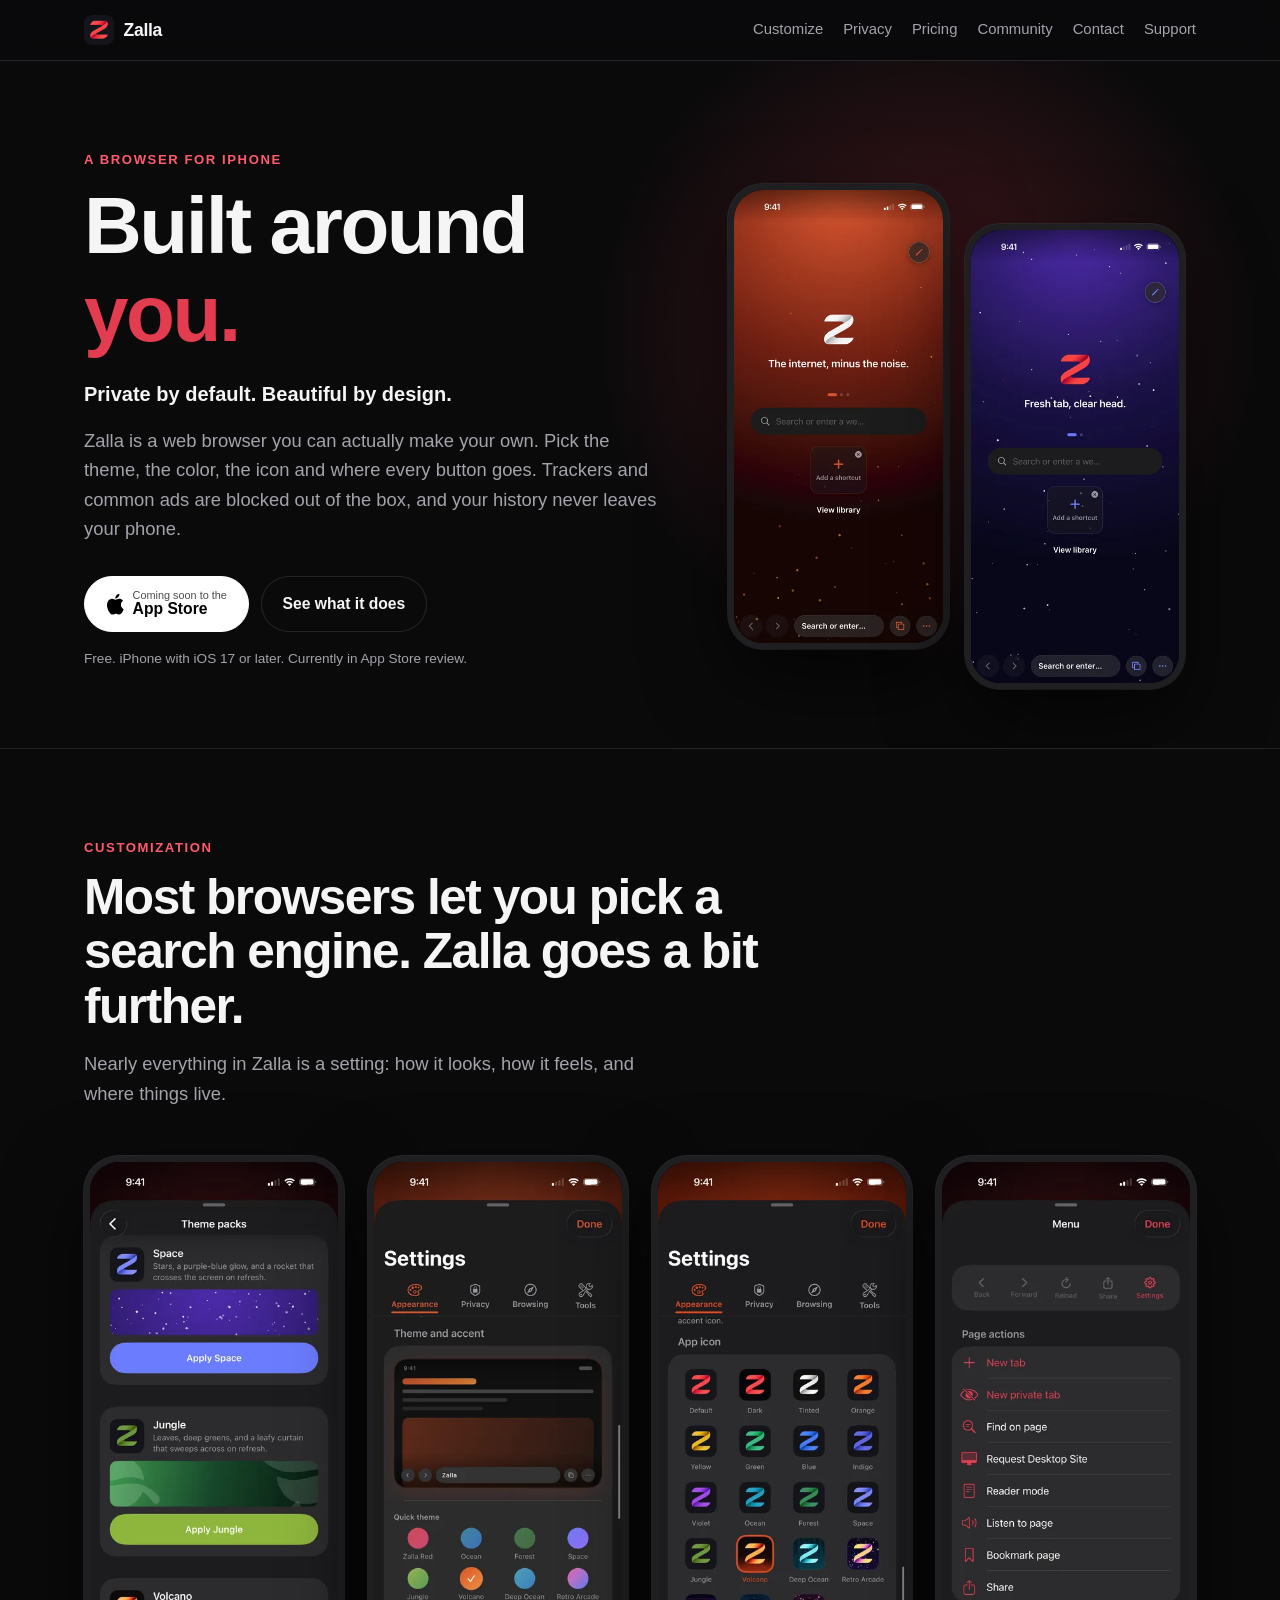
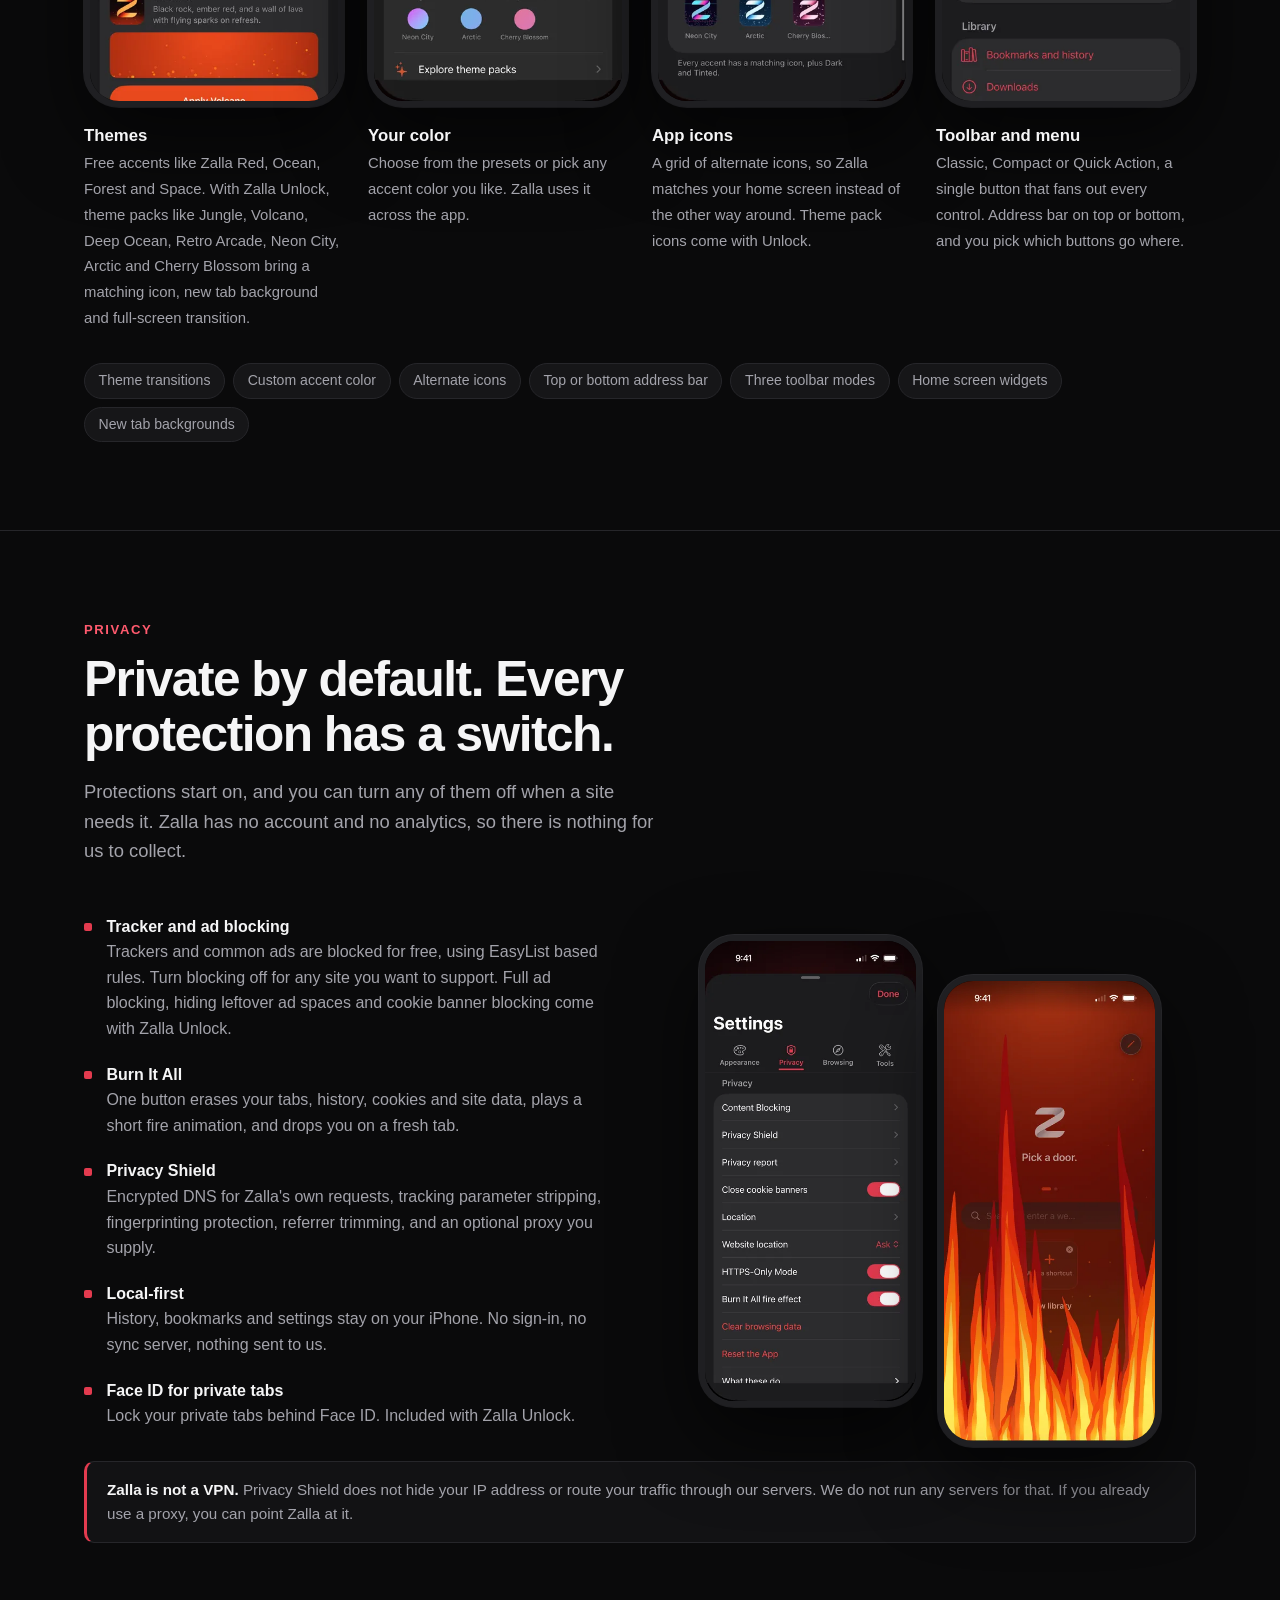
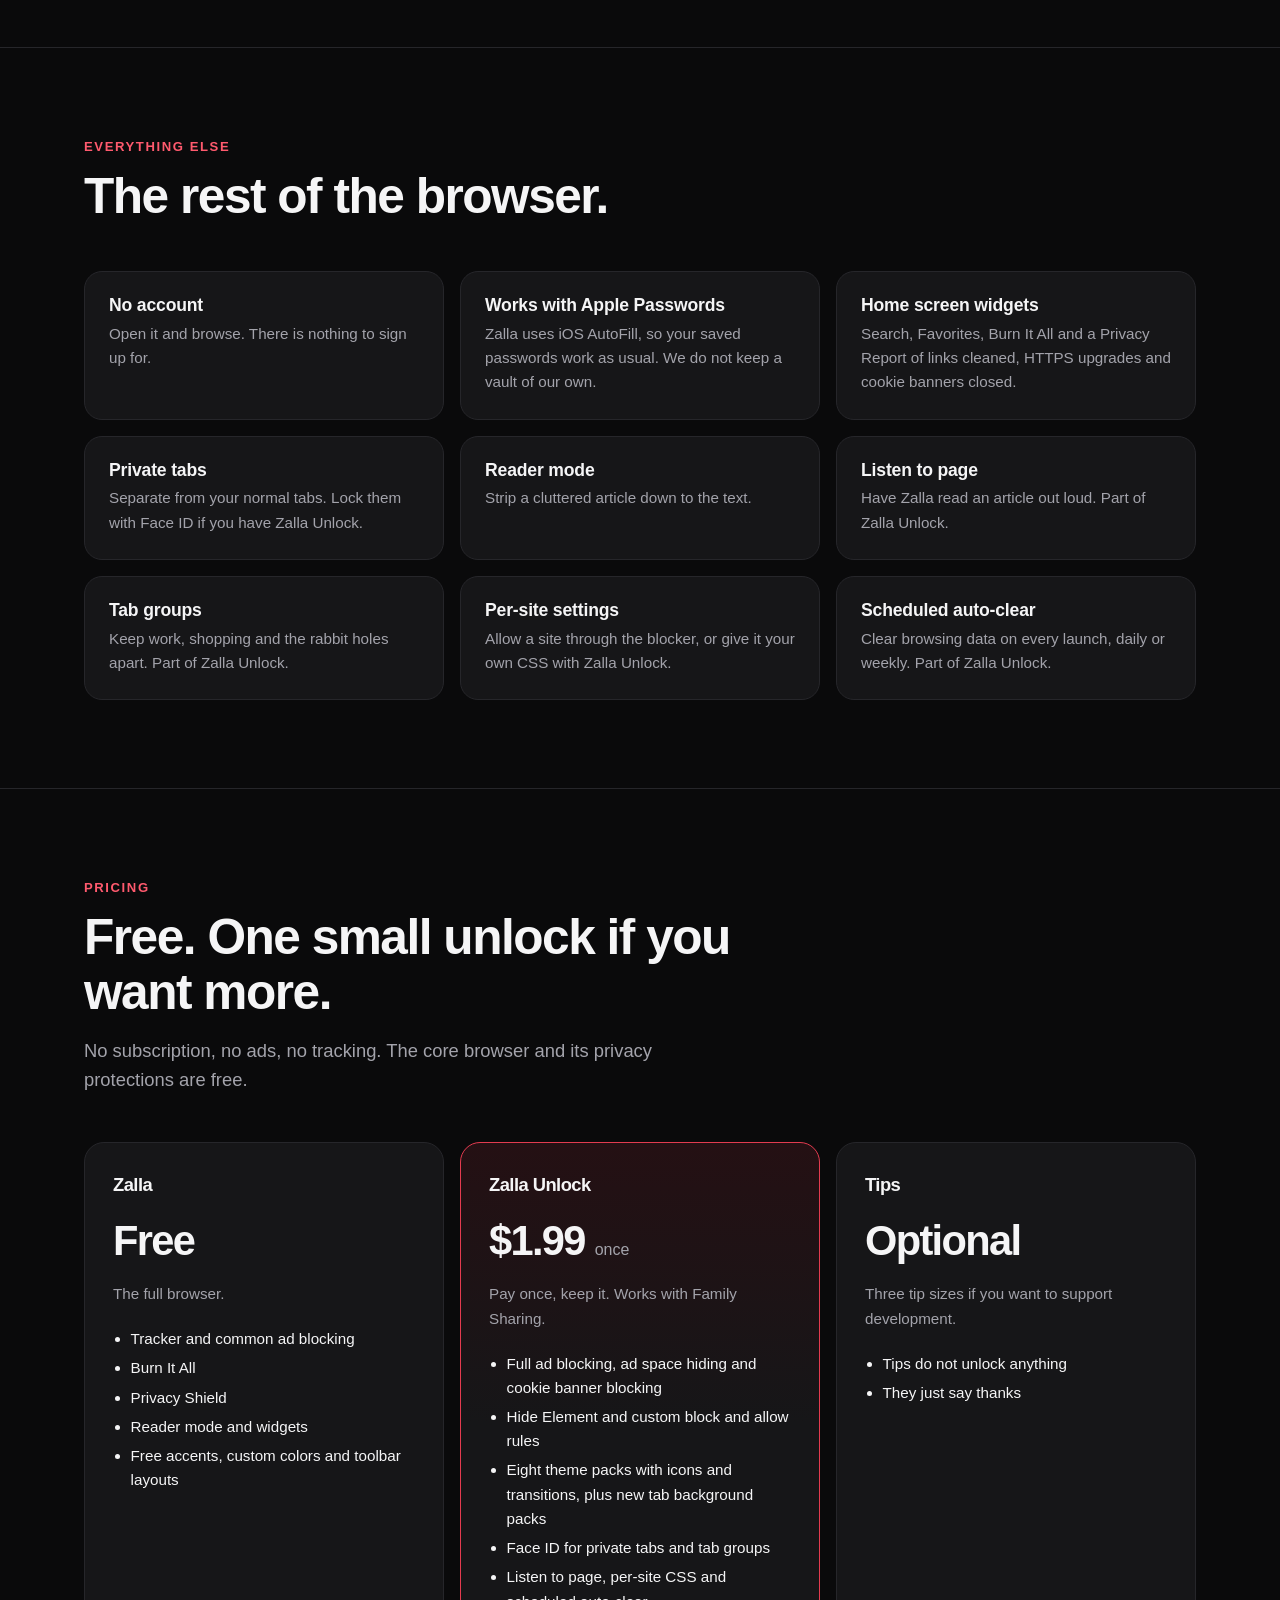
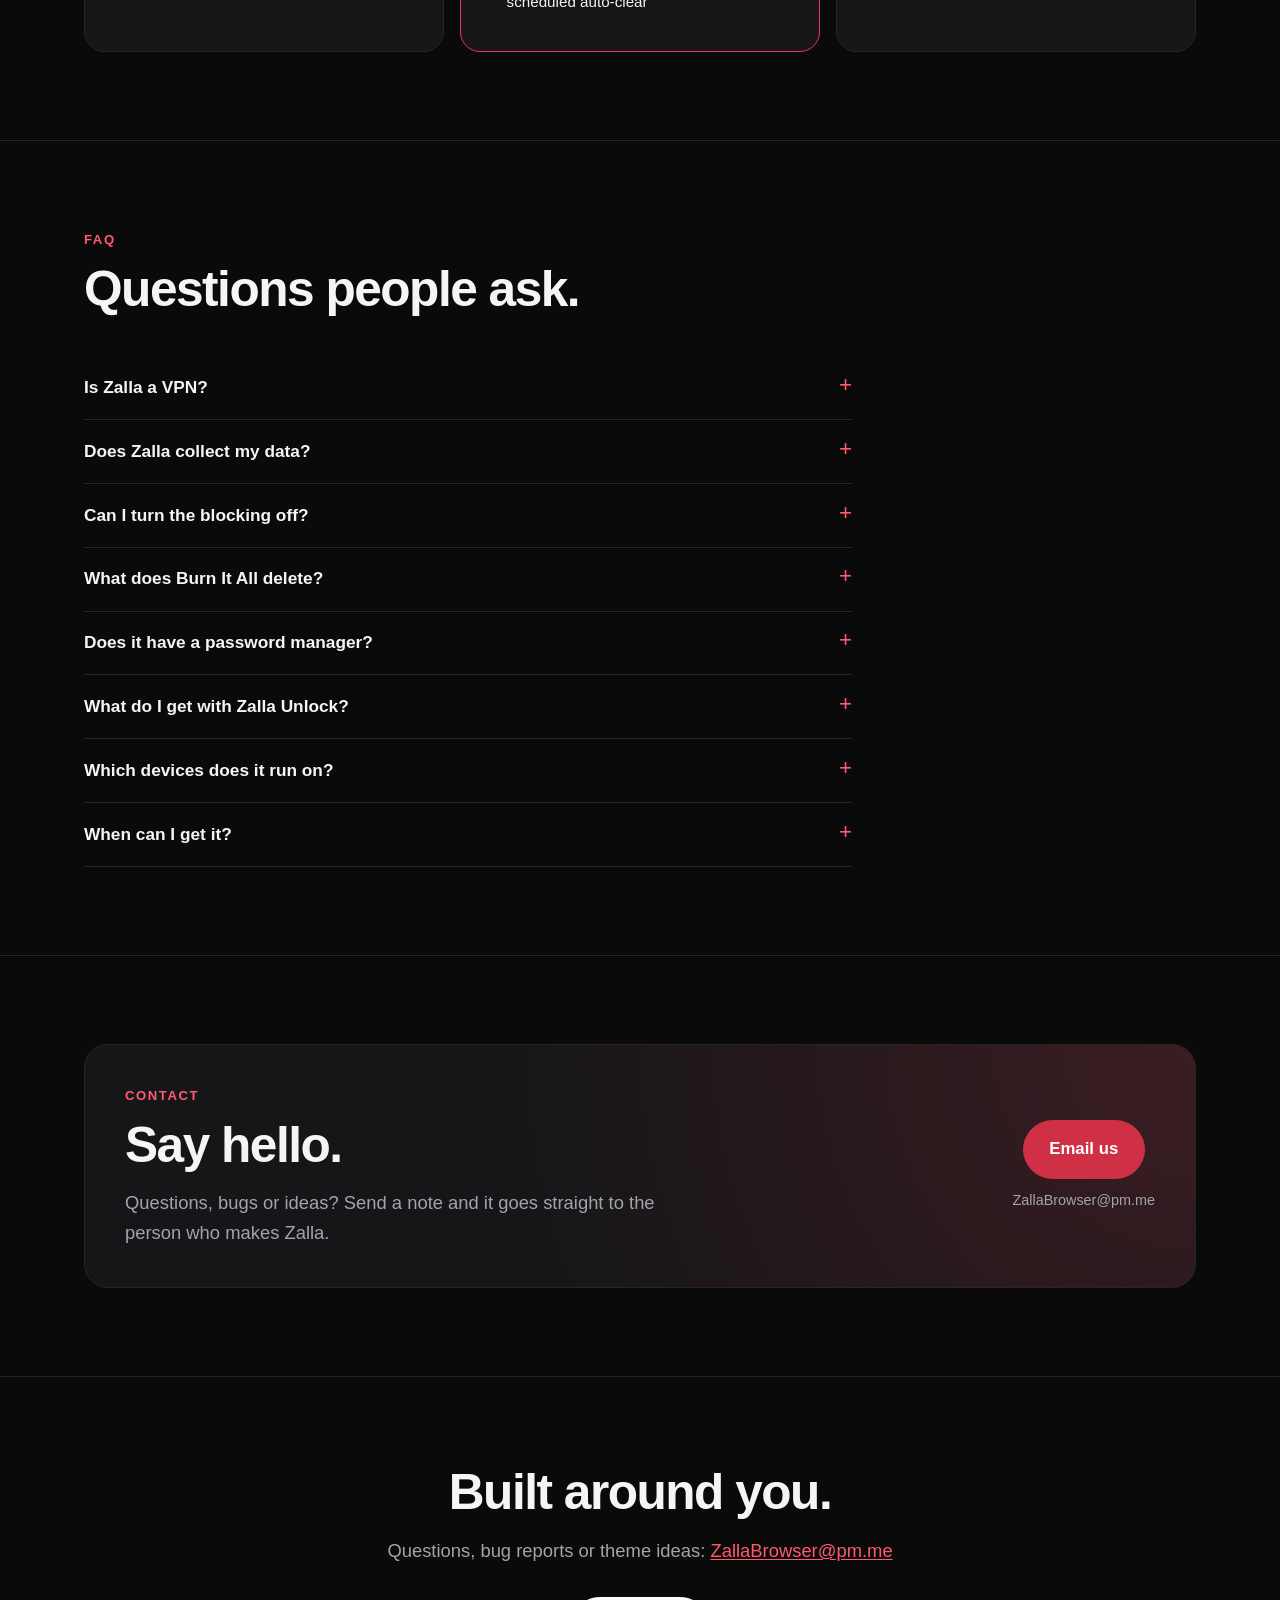
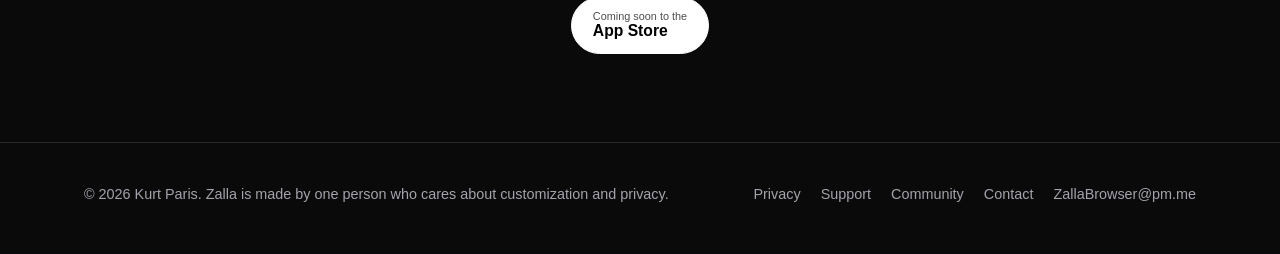
==== commit c410292d: "Community page: press kit and wallpapers" ====
--- a/index.html
+++ b/index.html
@@ -46,6 +46,7 @@
       <a class="opt" href="#customize">Customize</a>
       <a class="opt" href="#privacy">Privacy</a>
       <a class="opt" href="#pricing">Pricing</a>
+      <a class="opt" href="/community/">Community</a>
       <a class="opt" href="#contact">Contact</a>
       <a href="/support/">Support</a>
     </nav>
@@ -188,7 +189,7 @@
 <footer class="site-footer">
   <div class="wrap">
     <span>&copy; 2026 Kurt Paris. Zalla is made by one person who cares about customization and privacy.</span>
-    <nav aria-label="Footer"><a href="/privacy/">Privacy</a><a href="/support/">Support</a><a href="/#contact">Contact</a><a href="mailto:ZallaBrowser@pm.me">ZallaBrowser@pm.me</a></nav>
+    <nav aria-label="Footer"><a href="/privacy/">Privacy</a><a href="/support/">Support</a><a href="/community/">Community</a><a href="/#contact">Contact</a><a href="mailto:ZallaBrowser@pm.me">ZallaBrowser@pm.me</a></nav>
   </div>
 </footer>
 </body>
--- a/assets/site.css
+++ b/assets/site.css
@@ -143,3 +143,48 @@
 .duo{display:grid;grid-template-columns:1fr 1fr;gap:1rem;margin-top:1.5rem}
 .duo .doc-card{margin:0}
 @media(max-width:700px){.facts,.fixes,.duo{grid-template-columns:1fr}.contact-card{padding:1.75rem}.contact-actions{text-align:left}}
+
+.community-hero{padding:4.5rem 0 3.5rem}
+.community-hero .wrap{display:block}
+.btn-note{font-weight:500;opacity:.8;font-size:.82rem}
+.btn-sm{padding:.5rem .95rem;font-size:.88rem}
+.btn-sm span{color:var(--muted);font-weight:500;font-size:.78rem}
+.sub{font-size:1.4rem;margin:3.5rem 0 1rem}
+.muted{color:var(--muted)}
+.logo-grid{display:grid;grid-template-columns:repeat(4,1fr);gap:1rem;margin-top:2rem}
+.logo-card{margin:0;background:var(--card);border:1px solid var(--line);border-radius:18px;overflow:hidden}
+.logo-stage{height:180px;display:grid;place-items:center;padding:1.25rem}
+.logo-stage img{max-height:100%;width:auto;max-width:100%}
+.logo-stage.dark{background:#0a0a0b}
+.logo-stage.light{background:#f5f5f6}
+.logo-stage.checker{background:repeating-conic-gradient(#202024 0 25%,#16161a 0 50%) 0 0/24px 24px}
+.logo-card figcaption{padding:1rem 1.25rem;border-top:1px solid var(--line)}
+.logo-card figcaption strong{display:block}
+.logo-card figcaption span{color:var(--muted);font-size:.9rem}
+.swatches{display:grid;grid-template-columns:repeat(3,1fr);gap:1rem}
+.swatch{background:var(--card);border:1px solid var(--line);border-radius:16px;padding:1.25rem;display:grid;gap:.15rem}
+.swatch .chipc{width:100%;height:64px;border-radius:10px;border:1px solid var(--line);margin-bottom:.6rem}
+.swatch code{color:var(--text);font-size:.95rem}
+.swatch span:last-child{color:var(--muted);font-size:.9rem}
+.usage{color:var(--muted);margin-top:1.25rem;padding-left:1.2rem}
+.slides{display:grid;grid-template-columns:repeat(8,1fr);gap:.75rem}
+.slides figure{margin:0}
+.slides img{border-radius:12px;border:1px solid var(--line)}
+.slides figcaption{color:var(--muted);font-size:.8rem;margin-top:.4rem;text-align:center}
+.doc-card h4,.longdesc h4{margin:1.25rem 0 .4rem;font-size:1rem;letter-spacing:0}
+.doc-card h4:first-child{margin-top:0}
+.longdesc{margin-top:1rem}
+.longdesc summary{cursor:pointer;font-weight:600}
+.longdesc p,.longdesc li{color:var(--muted);font-size:.95rem}
+.press-contact{margin-top:3rem}
+.press-contact h3{font-size:1.3rem;margin-bottom:.3rem}
+.press-contact p{margin:0}
+.wp-grid{display:grid;grid-template-columns:repeat(2,1fr);gap:1.25rem;margin-top:2.5rem}
+.wp{background:var(--card);border:1px solid var(--line);border-radius:20px;padding:1.25rem}
+.wp-shots{display:grid;grid-template-columns:1fr 3.3fr;gap:.75rem;align-items:end}
+.wp-shots img{border-radius:10px;border:1px solid var(--line);width:100%}
+.wp h3{margin:1rem 0 .25rem;font-size:1.15rem}
+.wp p{margin:0 0 1rem;color:var(--muted);font-size:.93rem}
+.wp-dl{display:flex;flex-wrap:wrap;gap:.5rem}
+@media(max-width:960px){.logo-grid{grid-template-columns:1fr 1fr}.slides{grid-template-columns:repeat(4,1fr)}.wp-grid{grid-template-columns:1fr}}
+@media(max-width:600px){.swatches{grid-template-columns:1fr}.logo-grid{grid-template-columns:1fr}.slides{grid-template-columns:repeat(2,1fr)}}
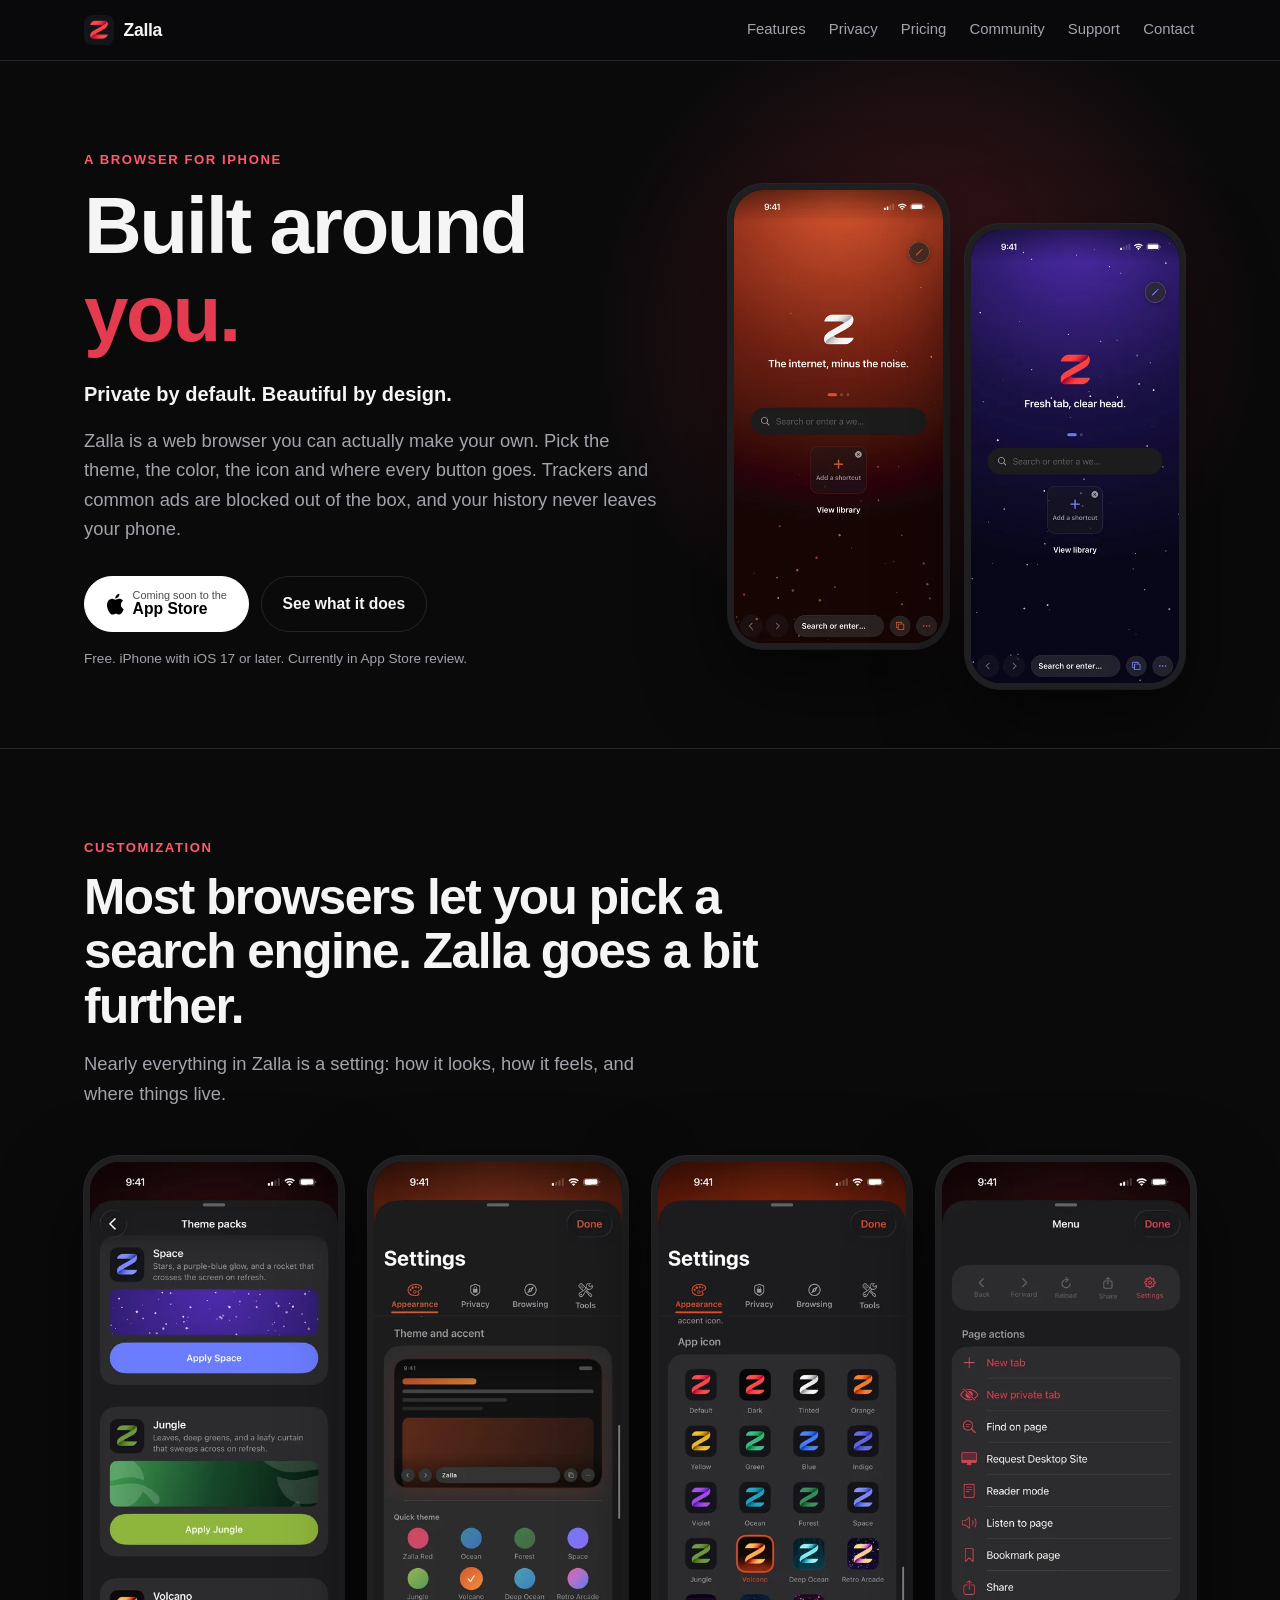
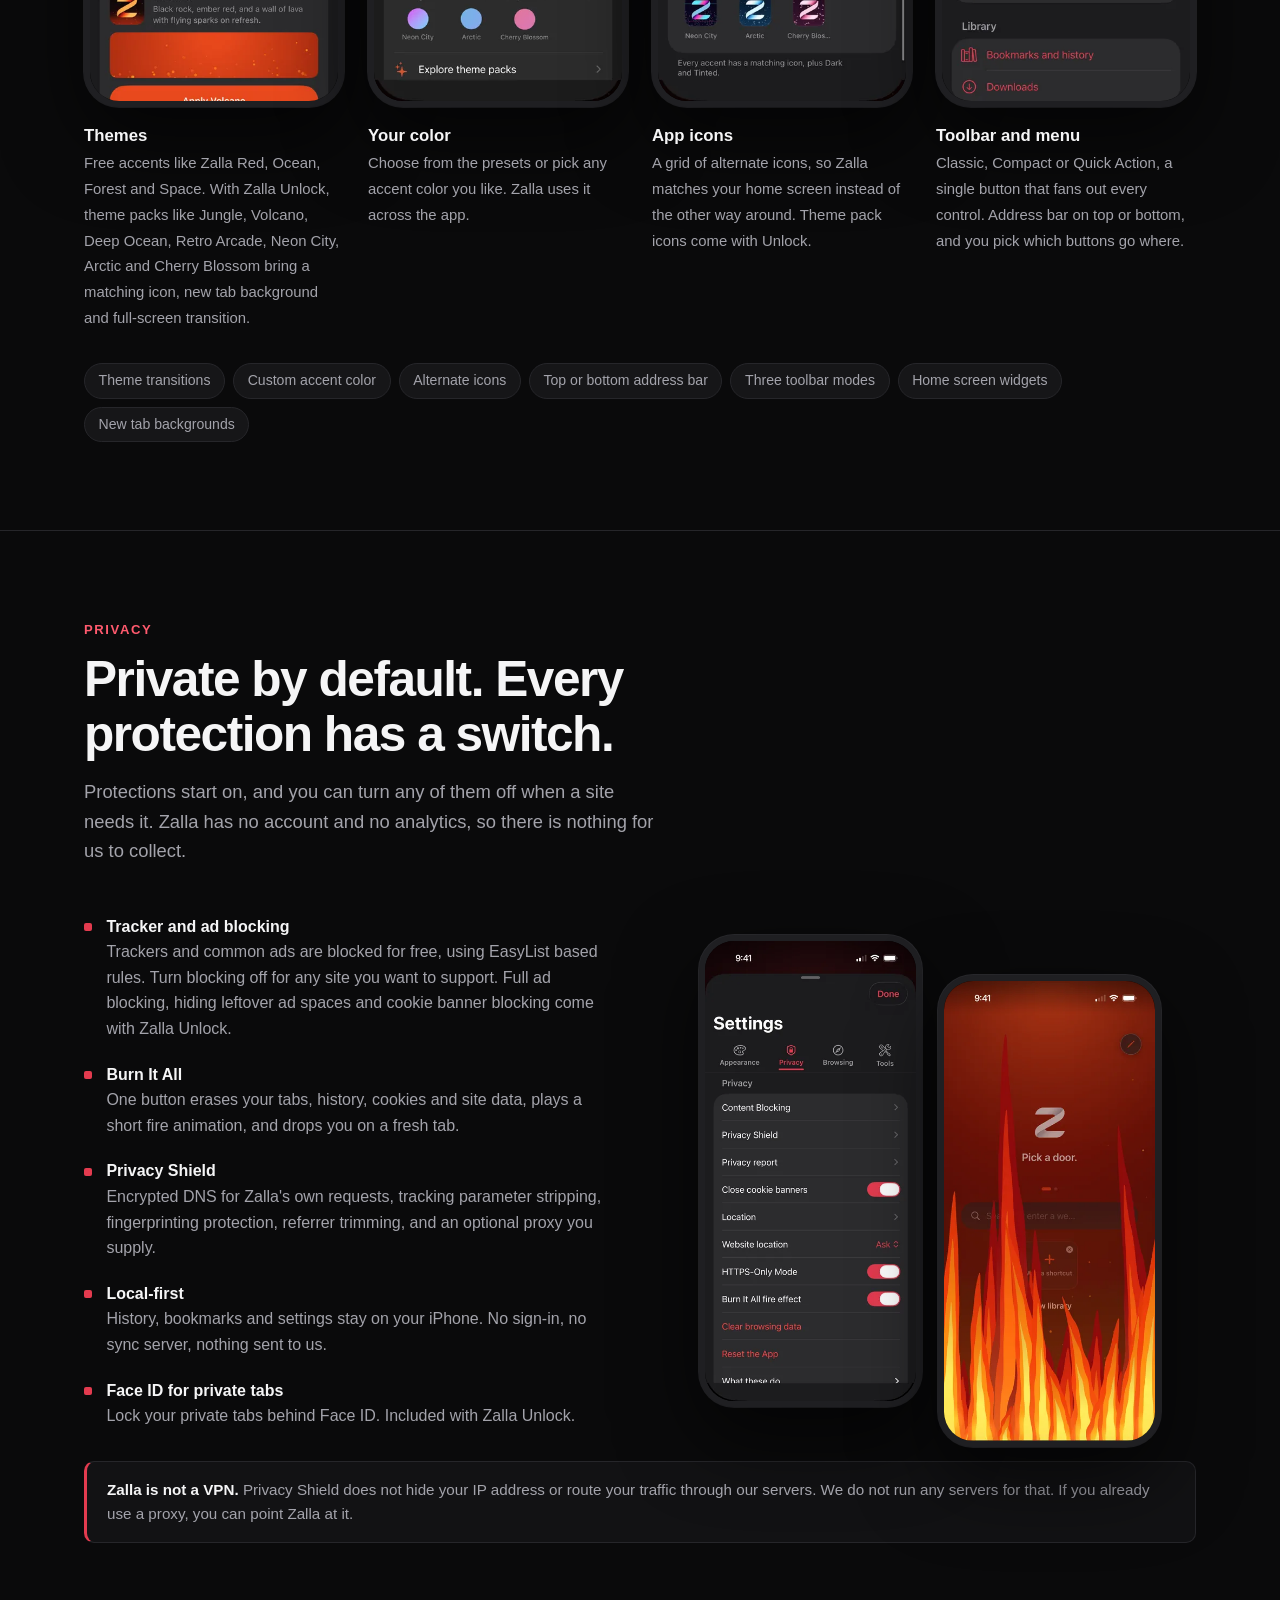
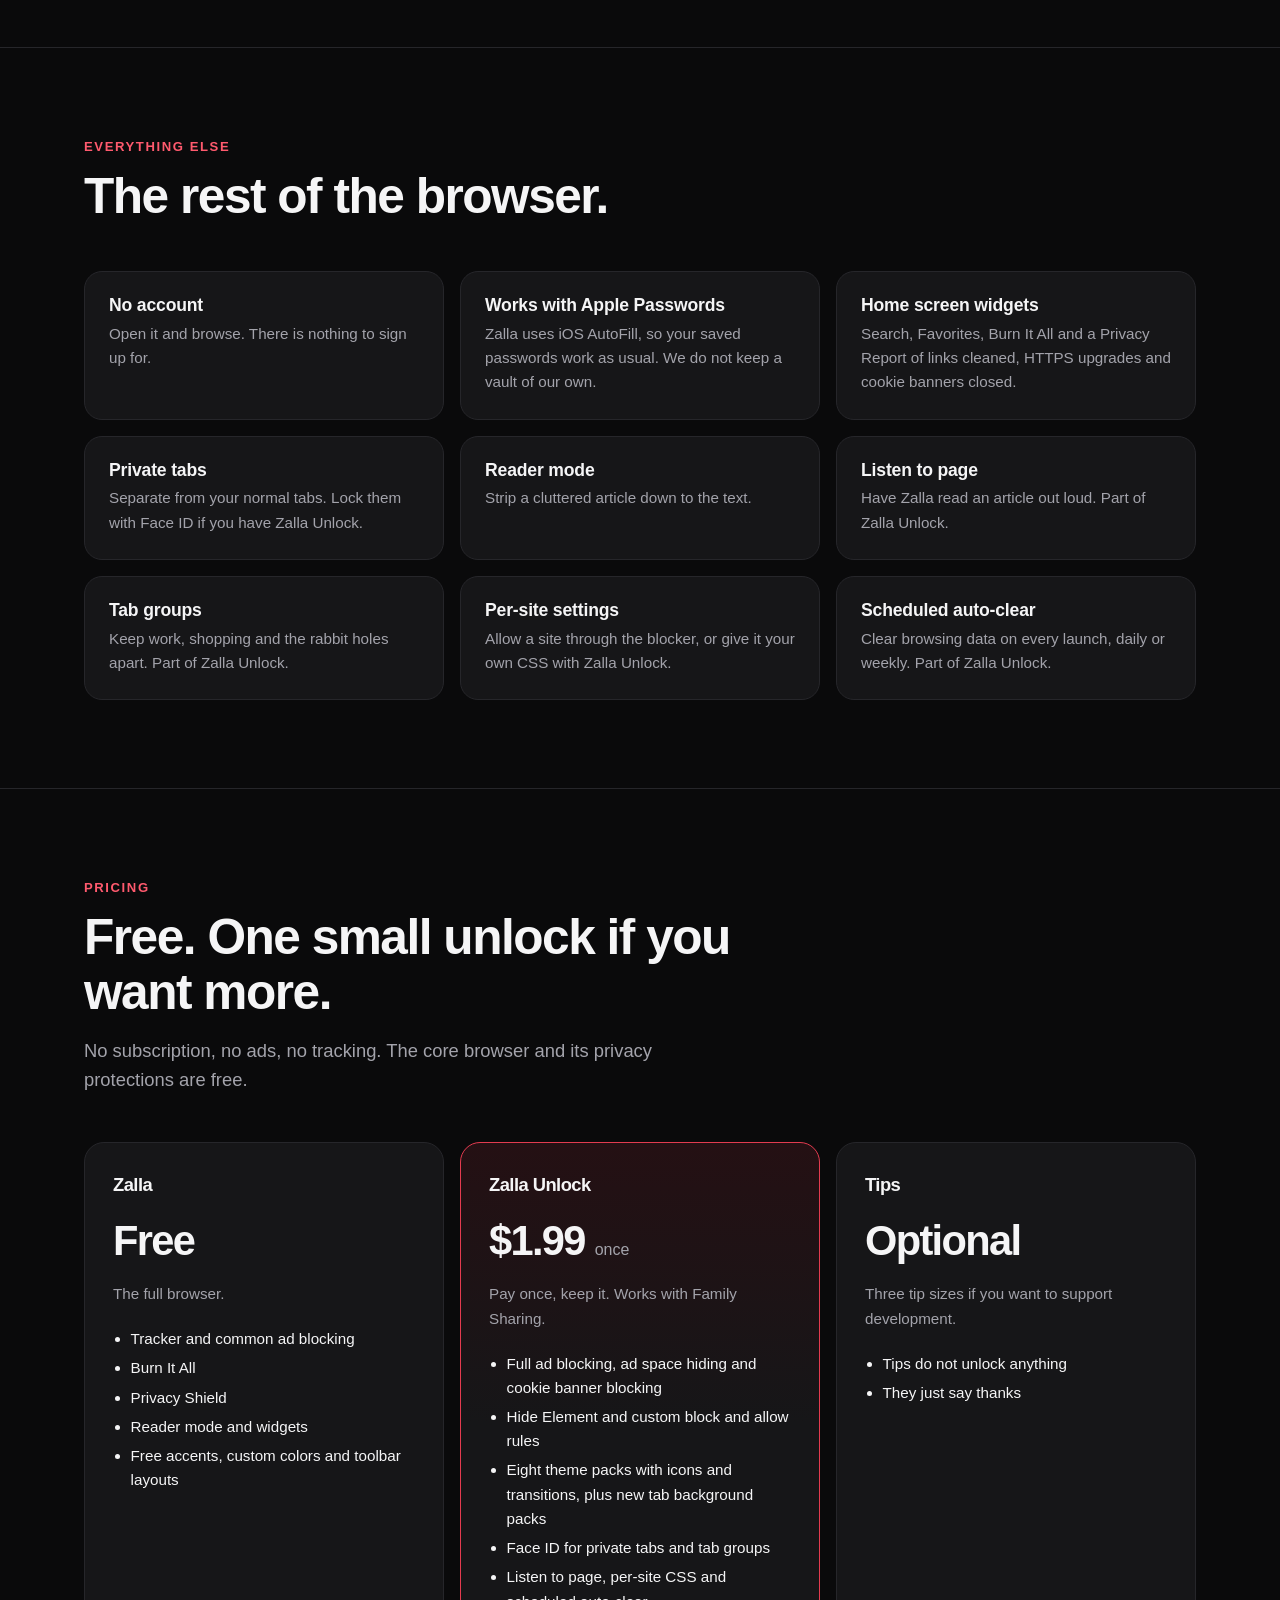
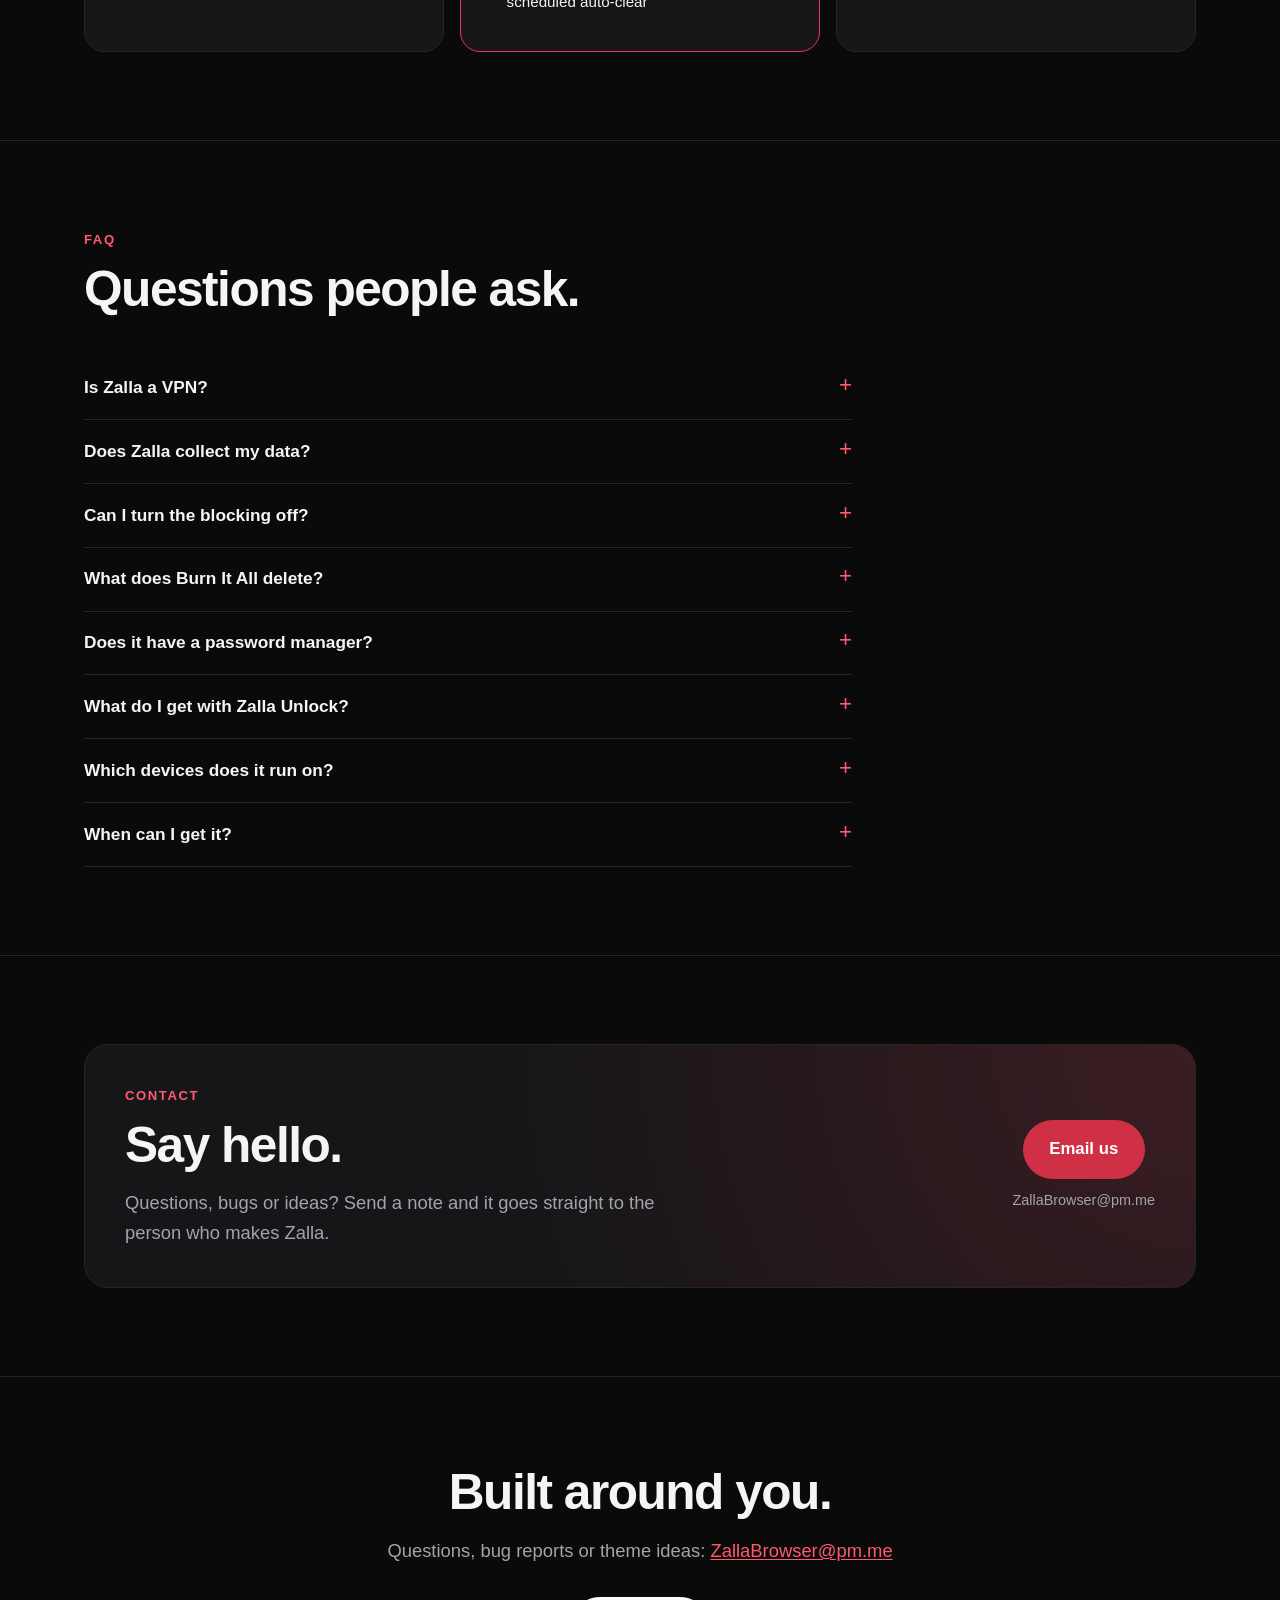
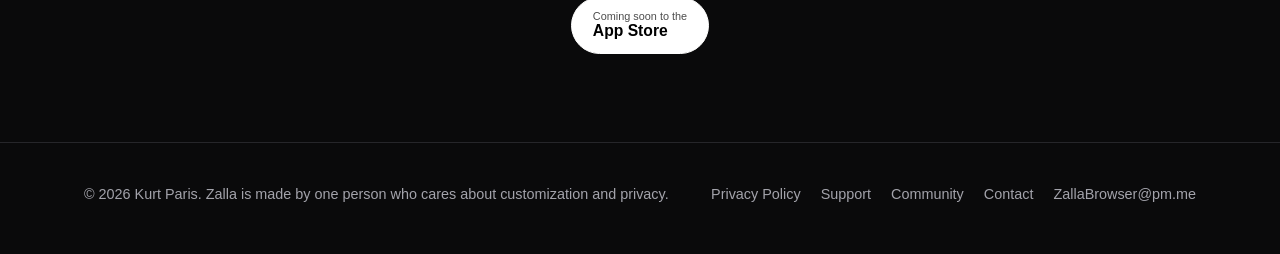
==== commit e11507af: "Site-wide navigation with mobile menu" ====
--- a/index.html
+++ b/index.html
@@ -41,15 +41,26 @@
 
 <header class="site-header">
   <div class="wrap">
-    <a class="brand" href="/"><img src="/assets/icon-192.png" alt="" width="30" height="30"> Zalla</a>
+    <a class="brand" href="/" aria-label="Zalla home"><img src="/assets/icon-192.png" alt="" width="30" height="30"> Zalla</a>
     <nav class="site-nav" aria-label="Main">
-      <a class="opt" href="#customize">Customize</a>
-      <a class="opt" href="#privacy">Privacy</a>
-      <a class="opt" href="#pricing">Pricing</a>
-      <a class="opt" href="/community/">Community</a>
-      <a class="opt" href="#contact">Contact</a>
-      <a href="/support/">Support</a>
+        <a href="/#customize">Features</a>
+        <a href="/#privacy">Privacy</a>
+        <a href="/#pricing">Pricing</a>
+        <a href="/community/">Community</a>
+        <a href="/support/">Support</a>
+        <a href="/#contact">Contact</a>
     </nav>
+    <details class="menu">
+      <summary aria-label="Open menu"><span class="bars" aria-hidden="true"></span></summary>
+      <nav class="menu-panel" aria-label="Main menu">
+        <a href="/#customize">Features</a>
+        <a href="/#privacy">Privacy</a>
+        <a href="/#pricing">Pricing</a>
+        <a href="/community/">Community</a>
+        <a href="/support/">Support</a>
+        <a href="/#contact">Contact</a>
+      </nav>
+    </details>
   </div>
 </header>
 <main id="main">
@@ -189,8 +200,9 @@
 <footer class="site-footer">
   <div class="wrap">
     <span>&copy; 2026 Kurt Paris. Zalla is made by one person who cares about customization and privacy.</span>
-    <nav aria-label="Footer"><a href="/privacy/">Privacy</a><a href="/support/">Support</a><a href="/community/">Community</a><a href="/#contact">Contact</a><a href="mailto:ZallaBrowser@pm.me">ZallaBrowser@pm.me</a></nav>
+    <nav aria-label="Footer"><a href="/privacy/">Privacy Policy</a><a href="/support/">Support</a><a href="/community/">Community</a><a href="/#contact">Contact</a><a href="mailto:ZallaBrowser@pm.me">ZallaBrowser@pm.me</a></nav>
   </div>
 </footer>
+<script>document.addEventListener("keydown",function(e){if(e.key==="Escape"){var d=document.querySelector("details.menu[open]");if(d){d.removeAttribute("open");d.querySelector("summary").focus();}}});document.addEventListener("click",function(e){var d=document.querySelector("details.menu[open]");if(d&&(!d.contains(e.target)||e.target.closest(".menu-panel a")))d.removeAttribute("open");});</script>
 </body>
 </html>
--- a/assets/site.css
+++ b/assets/site.css
@@ -14,7 +14,7 @@
 .site-nav{display:flex;gap:1.25rem;font-size:.93rem}
 .site-nav a{color:var(--muted)}
 .site-nav a:hover,.site-nav a[aria-current=page]{color:var(--text);text-decoration:none}
-@media(max-width:640px){.site-nav .opt{display:none}}
+
 h1,h2,h3{letter-spacing:-.03em;line-height:1.1;margin:0}
 .eyebrow{color:var(--red2);font-weight:600;font-size:.82rem;letter-spacing:.12em;text-transform:uppercase;margin:0 0 .75rem}
 .lede{color:var(--muted);font-size:1.15rem;max-width:36rem}
@@ -188,3 +188,26 @@
 .wp-dl{display:flex;flex-wrap:wrap;gap:.5rem}
 @media(max-width:960px){.logo-grid{grid-template-columns:1fr 1fr}.slides{grid-template-columns:repeat(4,1fr)}.wp-grid{grid-template-columns:1fr}}
 @media(max-width:600px){.swatches{grid-template-columns:1fr}.logo-grid{grid-template-columns:1fr}.slides{grid-template-columns:repeat(2,1fr)}}
+
+.site-header .wrap{position:relative}
+.site-nav{align-items:center}
+.site-nav a{padding:.35rem .1rem;position:relative}
+.site-nav a[aria-current=page]{color:var(--text)}
+.site-nav a[aria-current=page]::after{content:"";position:absolute;left:0;right:0;bottom:-2px;height:2px;border-radius:2px;background:var(--red)}
+.menu{display:none}
+.menu summary{list-style:none;cursor:pointer;width:44px;height:44px;display:grid;place-items:center;border-radius:12px;border:1px solid var(--line);background:var(--card)}
+.menu summary::-webkit-details-marker{display:none}
+.bars,.bars::before,.bars::after{display:block;width:18px;height:2px;border-radius:2px;background:var(--text);transition:transform .2s,opacity .2s}
+.bars{position:relative}
+.bars::before,.bars::after{content:"";position:absolute;left:0}
+.bars::before{top:-6px}.bars::after{top:6px}
+.menu[open] .bars{background:transparent}
+.menu[open] .bars::before{transform:translateY(6px) rotate(45deg)}
+.menu[open] .bars::after{transform:translateY(-6px) rotate(-45deg)}
+.menu-panel{position:fixed;left:0;right:0;top:60px;background:#0e0e10;backdrop-filter:blur(16px);-webkit-backdrop-filter:blur(16px);border-bottom:1px solid var(--line);padding:.5rem 1.25rem 1.25rem;display:grid;box-shadow:0 20px 40px rgba(0,0,0,.5)}
+.menu-panel a{color:var(--text);font-size:1.1rem;font-weight:600;padding:.9rem .25rem;border-bottom:1px solid var(--line)}
+.menu-panel a:last-child{border-bottom:0}
+.menu-panel a:hover{text-decoration:none;color:var(--red2)}
+.menu-panel a[aria-current=page]{color:var(--red2)}
+@media(max-width:860px){.site-nav{display:none}.menu{display:block}}
+[id]{scroll-margin-top:72px}
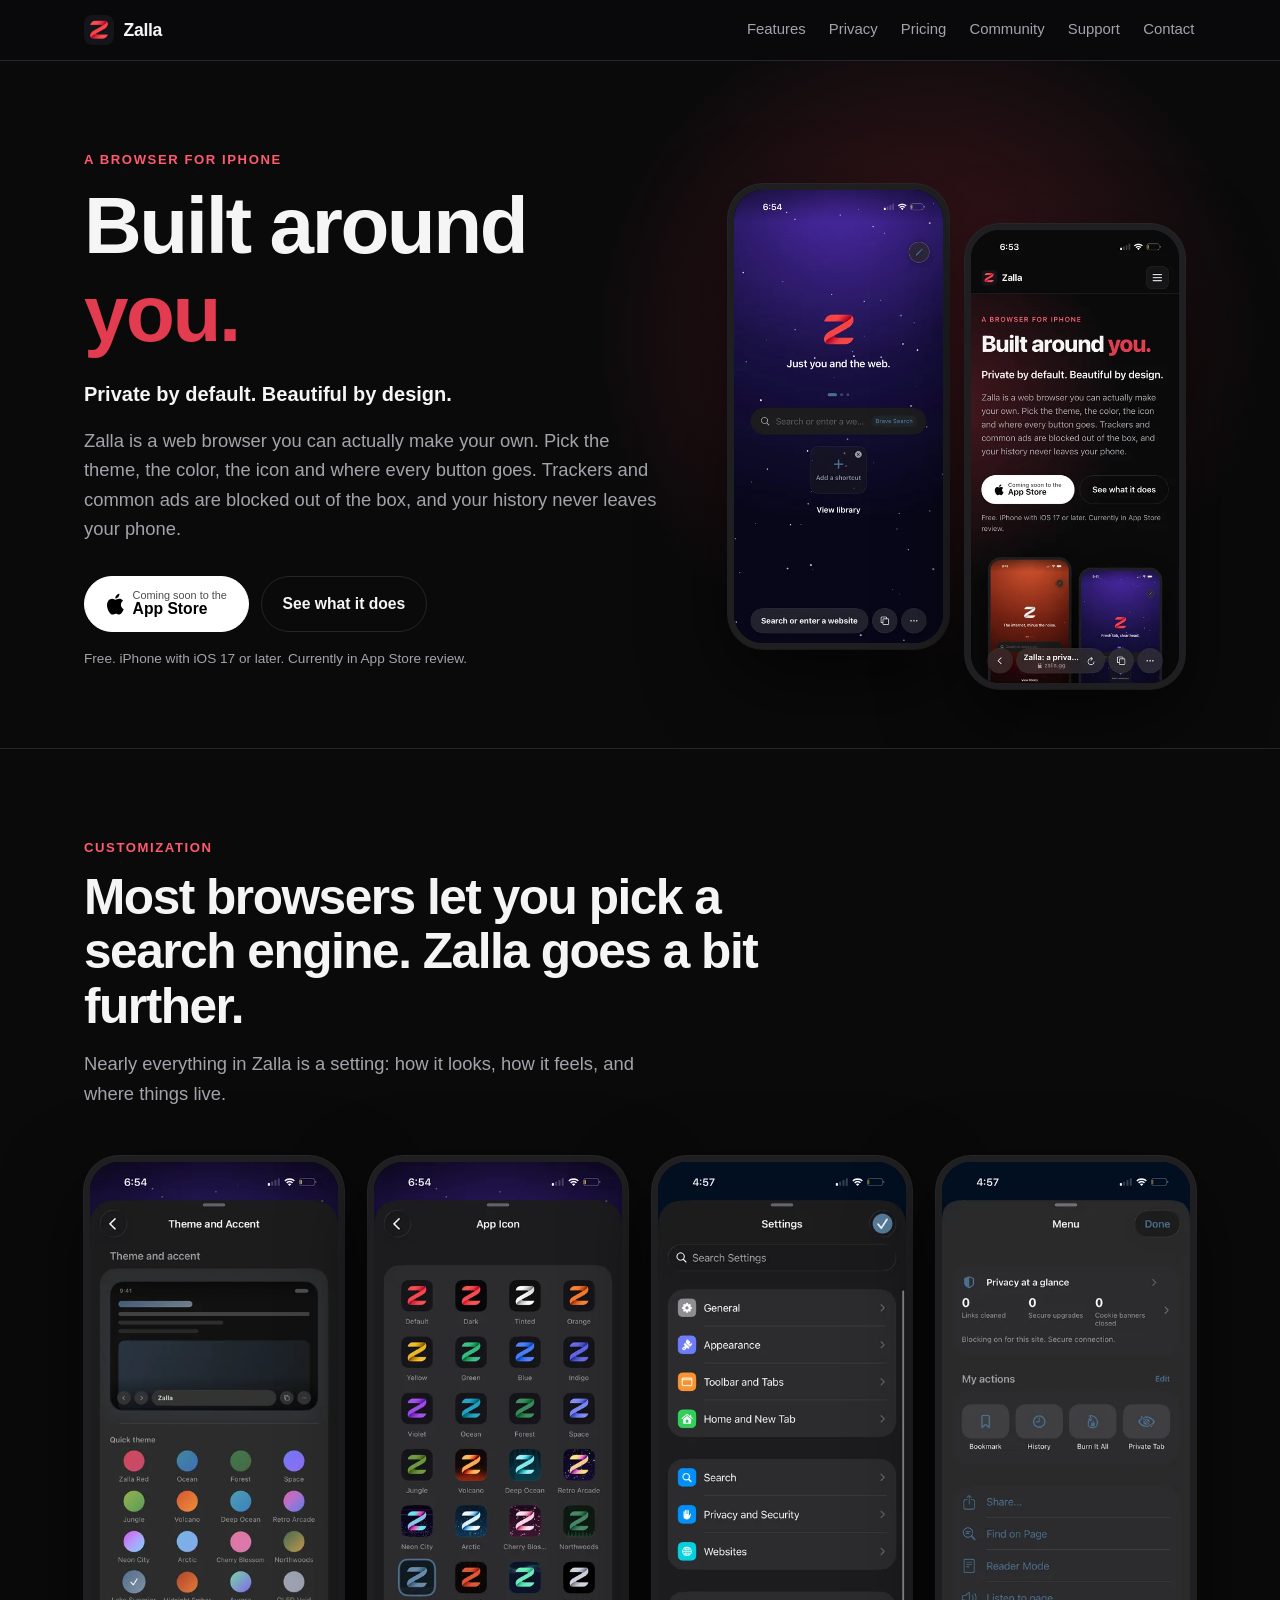
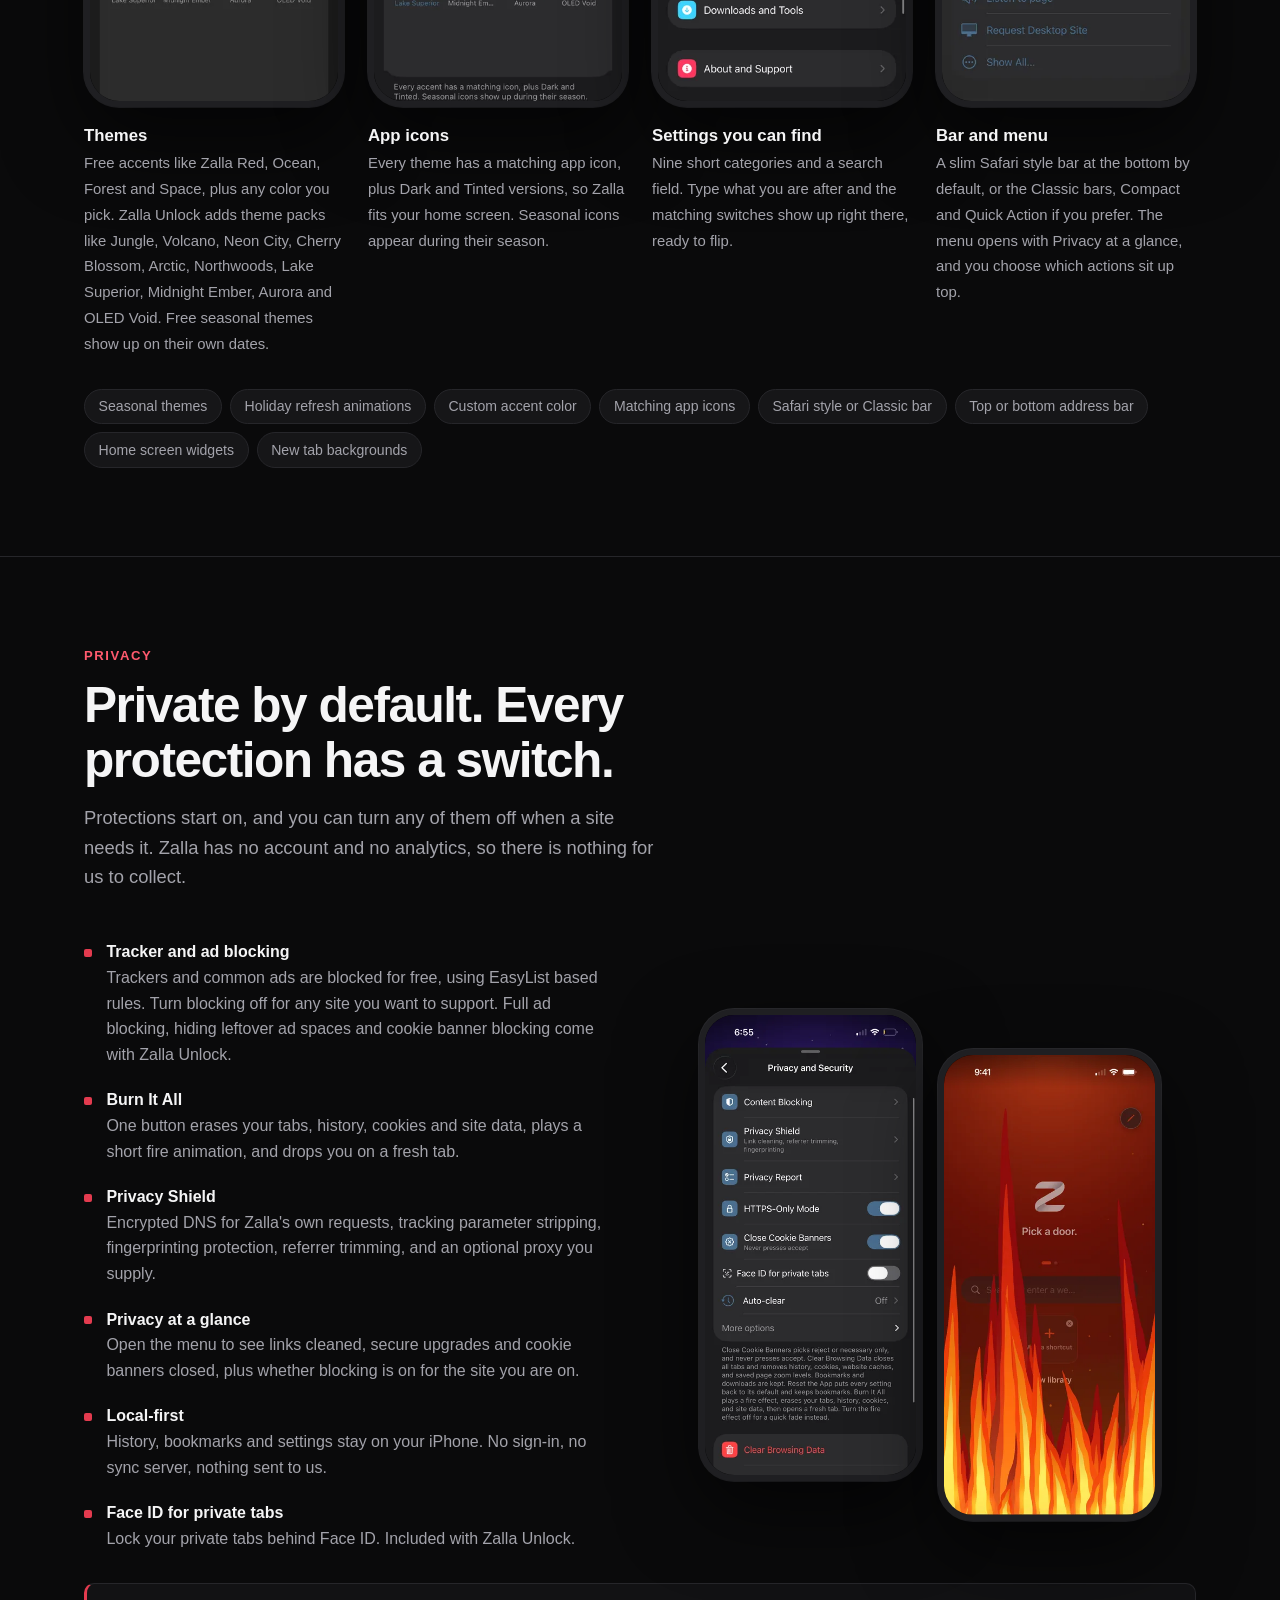
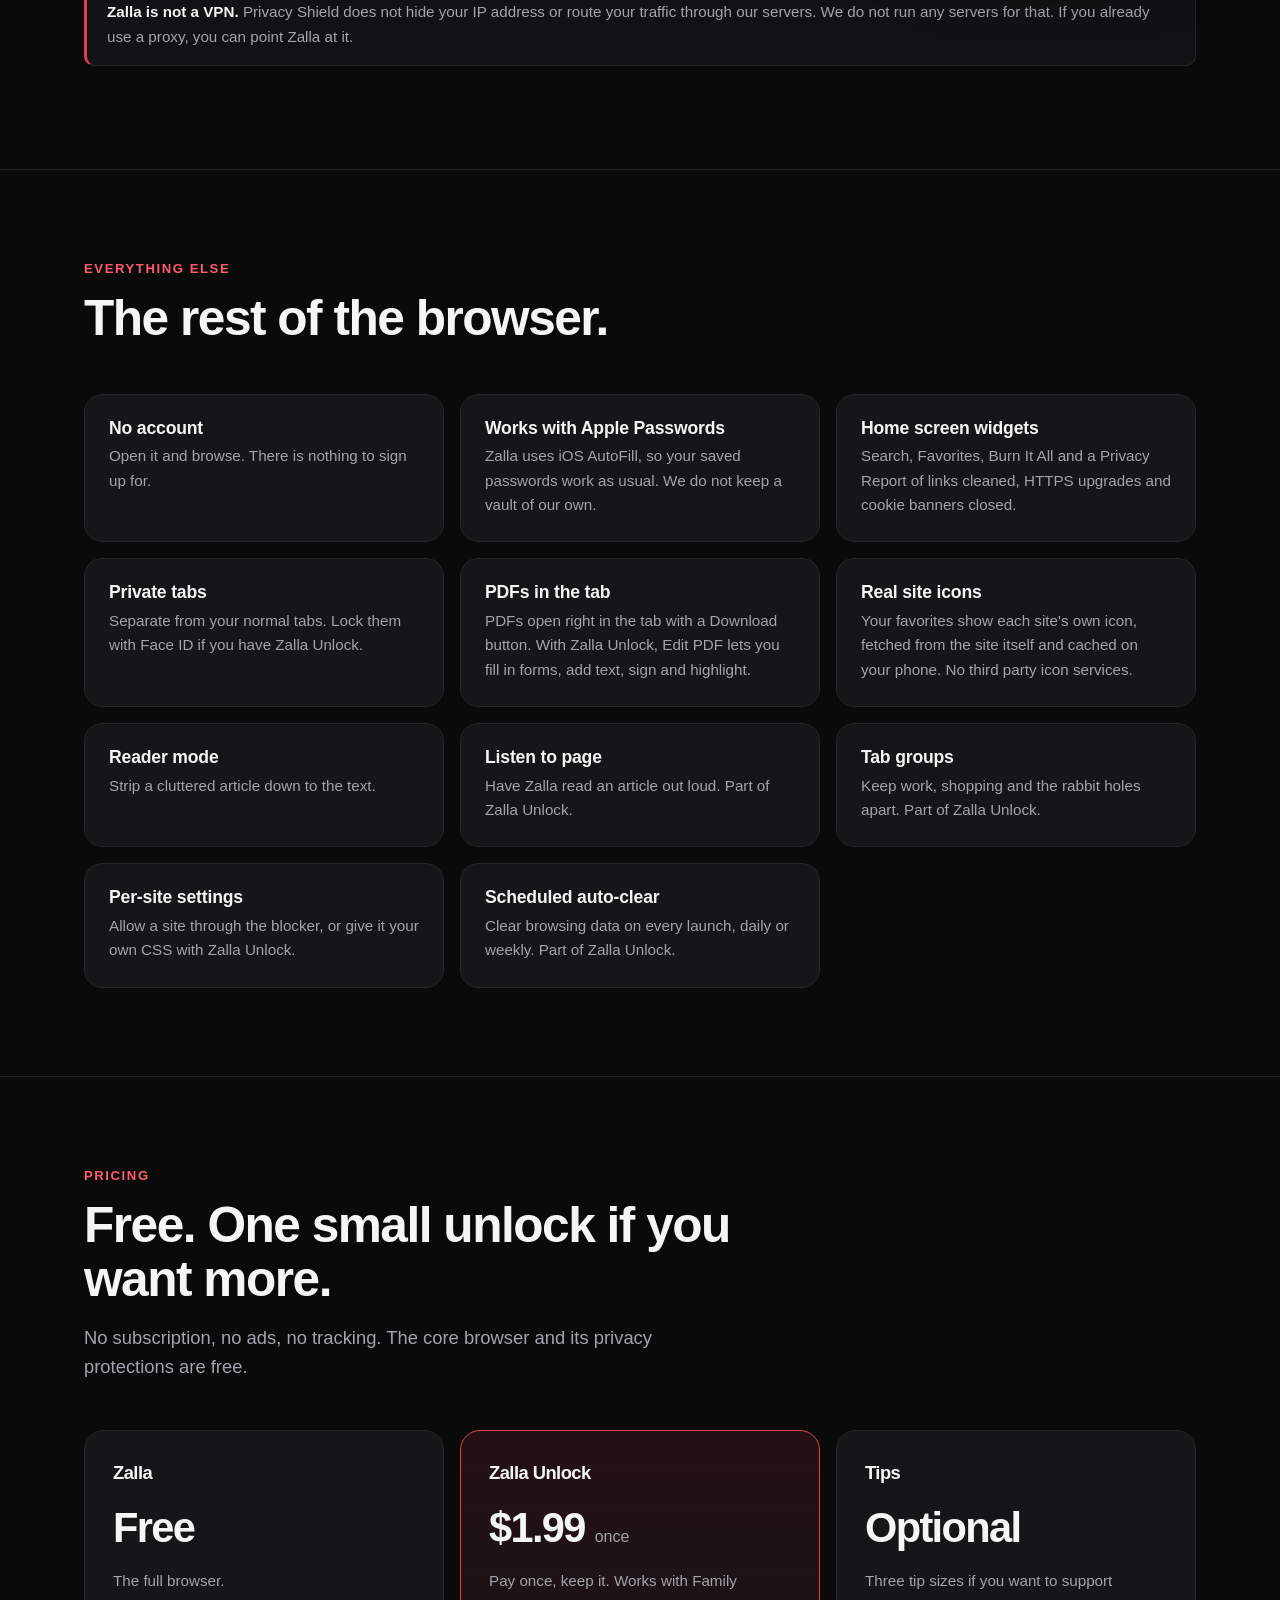
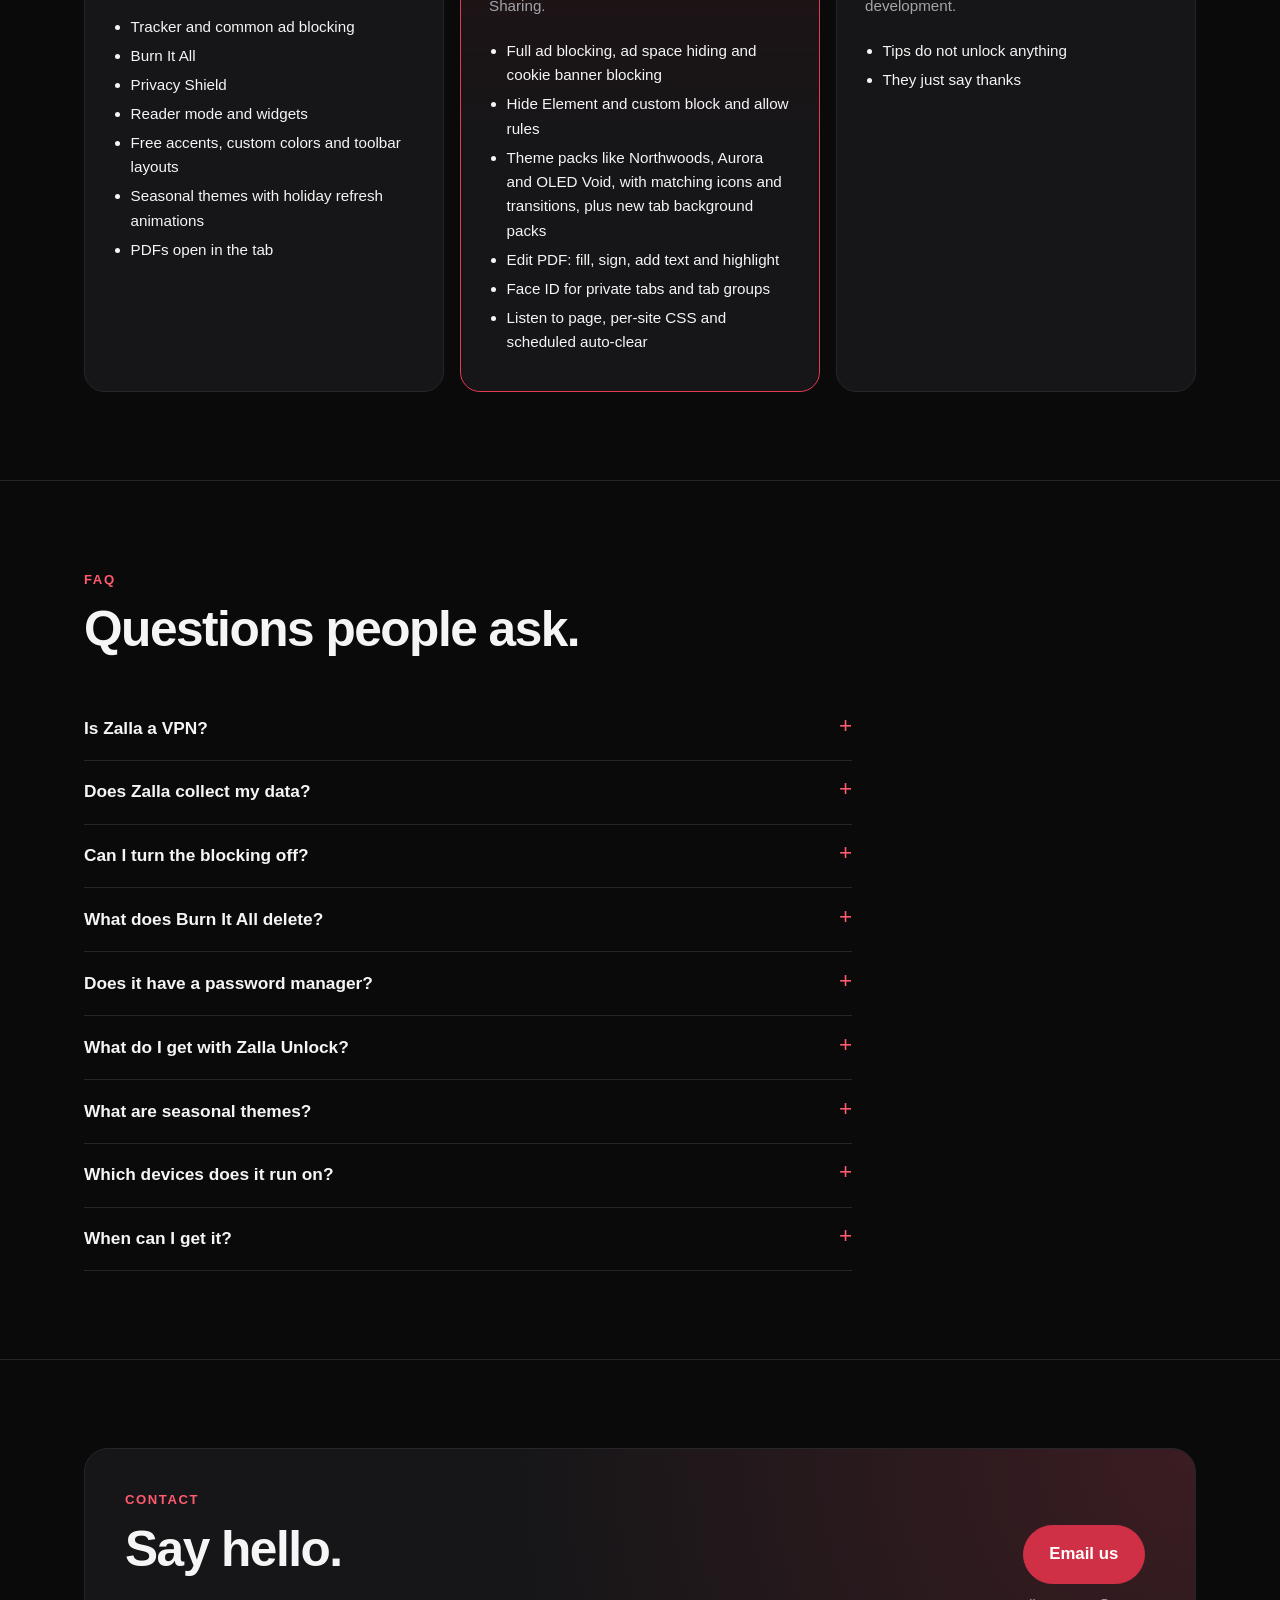
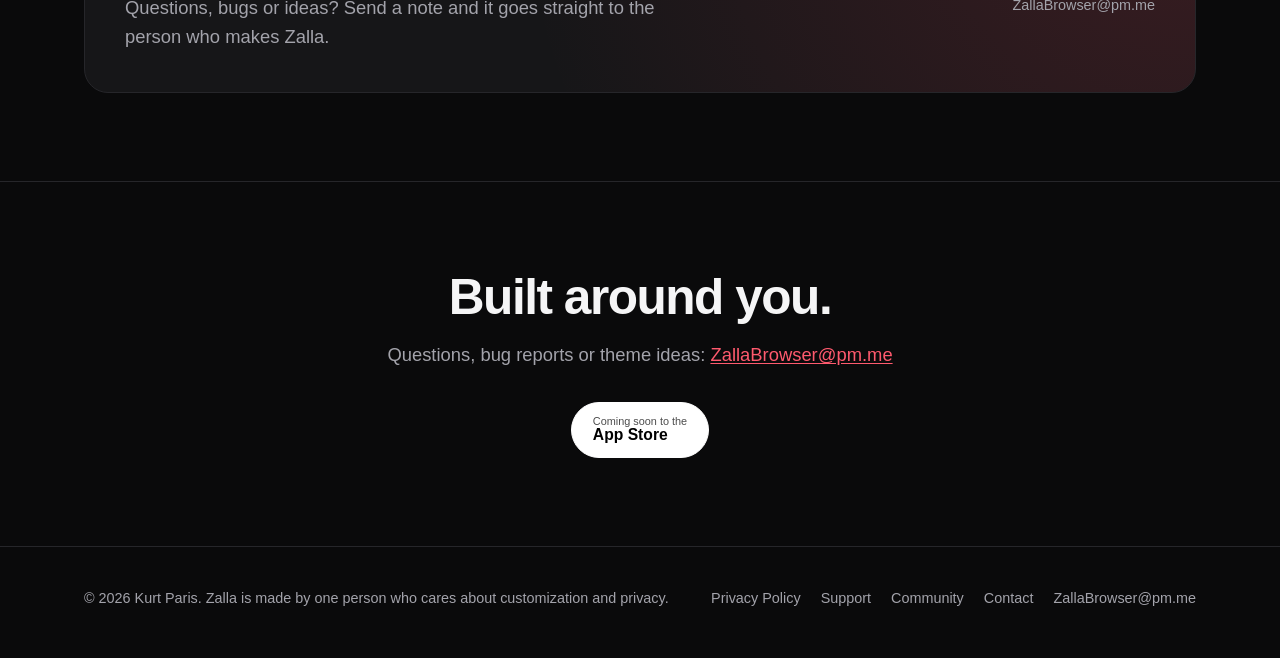
==== commit 6f07cbe7: "Bring site up to 1.0: new screenshots, Settings, seasonal and Pro themes, Safari style bar, inline P" ====
--- a/index.html
+++ b/index.html
@@ -2,7 +2,7 @@
 <html lang="en">
 <head>
 <meta charset="utf-8">
-<meta name="viewport" content="width=device-width, initial-scale=1">
+<meta name="viewport" content="width=device-width, initial-scale=1, viewport-fit=cover">
 <title>Zalla: a private, customizable web browser for iPhone</title>
 <meta name="description" content="Zalla is a private, local-first web browser for iPhone. Deep customization, tracker and ad blocking, Burn It All, and no account. Free, with a one-time $1.99 Unlock.">
 <link rel="canonical" href="https://zalla.gg/">
@@ -32,10 +32,10 @@
 <meta name="twitter:description" content="A private, local-first browser for iPhone that you can actually make your own. Private by default. Beautiful by design.">
 <meta name="twitter:image" content="https://zalla.gg/assets/og.png">
 <meta name="twitter:image:alt" content="Zalla app icon and the Zalla new tab page on iPhone, with the line Built around you.">
-<link rel="preload" as="image" href="/assets/shots/newtab-red-390.webp" imagesrcset="/assets/shots/newtab-red-390.webp 390w, /assets/shots/newtab-red-780.webp 780w" imagesizes="(max-width:600px) 45vw, 260px" fetchpriority="high">
-<link rel="stylesheet" href="/assets/site.css">
+<link rel="preload" as="image" href="/assets/shots/newtab-390.webp" imagesrcset="/assets/shots/newtab-390.webp 390w, /assets/shots/newtab-780.webp 780w" imagesizes="(max-width:600px) 45vw, 260px" fetchpriority="high">
+<link rel="stylesheet" href="/assets/site.css?v=5cd1e75e">
 <script type="application/ld+json">{"@context":"https://schema.org","@graph":[{"@type":"Organization","@id":"https://zalla.gg/#org","name":"Zalla","url":"https://zalla.gg/","logo":"https://zalla.gg/assets/icon-512.png","email":"ZallaBrowser@pm.me","founder":{"@type":"Person","name":"Kurt Paris"}},{"@type":"WebSite","@id":"https://zalla.gg/#website","name":"Zalla","url":"https://zalla.gg/","publisher":{"@id":"https://zalla.gg/#org"},"inLanguage":"en"},{"@type":"MobileApplication","@id":"https://zalla.gg/#app","name":"Zalla","alternateName":"Zalla Browser","description":"A private, local-first web browser for iPhone with deep customization, tracker and ad blocking, and no account.","url":"https://zalla.gg/","image":"https://zalla.gg/assets/og.png","operatingSystem":"iOS 17 or later","applicationCategory":"BrowserApplication","author":{"@type":"Person","name":"Kurt Paris"},"publisher":{"@id":"https://zalla.gg/#org"},"offers":[{"@type":"Offer","name":"Zalla","price":"0","priceCurrency":"USD","category":"free"},{"@type":"Offer","name":"Zalla Unlock (one-time in-app purchase)","price":"1.99","priceCurrency":"USD"}]}]}</script>
-<script type="application/ld+json">{"@context":"https://schema.org","@type":"FAQPage","mainEntity":[{"@type":"Question","name":"Is Zalla a VPN?","acceptedAnswer":{"@type":"Answer","text":"No. Privacy Shield is a set of in-browser protections like encrypted DNS and tracking parameter stripping. It does not hide your IP address or tunnel your traffic. If you already use a proxy, you can enter it in settings and Zalla will use it for pages you load."}},{"@type":"Question","name":"Does Zalla collect my data?","acceptedAnswer":{"@type":"Answer","text":"No. There is no account, no analytics and no third party SDKs. Your history, bookmarks and settings stay on your iPhone. The privacy policy has the details."}},{"@type":"Question","name":"Can I turn the blocking off?","acceptedAnswer":{"@type":"Answer","text":"Yes. Every protection has its own toggle, and you can allow individual sites. Privacy is the default, not a requirement."}},{"@type":"Question","name":"What does Burn It All delete?","acceptedAnswer":{"@type":"Answer","text":"Your tabs, history, cookies and site data. Bookmarks, downloads and settings stay. It asks first, plays the fire (or a quick fade, if you turn the fire off), and opens a fresh tab."}},{"@type":"Question","name":"Does it have a password manager?","acceptedAnswer":{"@type":"Answer","text":"Zalla does not store passwords itself. It works with iOS AutoFill, so Apple Passwords and other AutoFill providers fill in logins as they do elsewhere."}},{"@type":"Question","name":"What do I get with Zalla Unlock?","acceptedAnswer":{"@type":"Answer","text":"The theme packs and the extra features listed in Pricing, for a one-time $1.99. It works with Family Sharing, and Restore Purchases is in the Unlock screen."}},{"@type":"Question","name":"Which devices does it run on?","acceptedAnswer":{"@type":"Answer","text":"iPhone with iOS 17 or later."}},{"@type":"Question","name":"When can I get it?","acceptedAnswer":{"@type":"Answer","text":"Zalla is in App Store review right now. The button at the top of this page will change to a download link as soon as it is live."}}]}</script>
+<script type="application/ld+json">{"@context":"https://schema.org","@type":"FAQPage","mainEntity":[{"@type":"Question","name":"Is Zalla a VPN?","acceptedAnswer":{"@type":"Answer","text":"No. Privacy Shield is a set of in-browser protections like encrypted DNS and tracking parameter stripping. It does not hide your IP address or tunnel your traffic. If you already use a proxy, you can enter it in settings and Zalla will use it for pages you load."}},{"@type":"Question","name":"Does Zalla collect my data?","acceptedAnswer":{"@type":"Answer","text":"No. There is no account, no analytics and no third party SDKs. Your history, bookmarks and settings stay on your iPhone. The privacy policy has the details."}},{"@type":"Question","name":"Can I turn the blocking off?","acceptedAnswer":{"@type":"Answer","text":"Yes. Every protection has its own toggle, and you can allow individual sites. Privacy is the default, not a requirement."}},{"@type":"Question","name":"What does Burn It All delete?","acceptedAnswer":{"@type":"Answer","text":"Your tabs, history, cookies and site data. Bookmarks, downloads and settings stay. It asks first, plays the fire (or a quick fade, if you turn the fire off), and opens a fresh tab."}},{"@type":"Question","name":"Does it have a password manager?","acceptedAnswer":{"@type":"Answer","text":"Zalla does not store passwords itself. It works with iOS AutoFill, so Apple Passwords fills in your logins the same way it does everywhere else on your iPhone."}},{"@type":"Question","name":"What do I get with Zalla Unlock?","acceptedAnswer":{"@type":"Answer","text":"The theme packs and the extra features listed in Pricing, for a one-time $1.99. It works with Family Sharing, and Restore Purchases is in the Unlock screen."}},{"@type":"Question","name":"What are seasonal themes?","acceptedAnswer":{"@type":"Answer","text":"Free themes for holidays and seasons, like Halloween, Christmas and Fourth of July. Each one shows up during its dates and brings its own pull to refresh animation and app icon. If you are using one when its season ends, it stays until you switch."}},{"@type":"Question","name":"Which devices does it run on?","acceptedAnswer":{"@type":"Answer","text":"iPhone with iOS 17 or later."}},{"@type":"Question","name":"When can I get it?","acceptedAnswer":{"@type":"Answer","text":"Zalla is in App Store review right now. The button at the top of this page will change to a download link as soon as it is live."}}]}</script>
 </head>
 <body><a class="skip" href="#main">Skip to content</a>
 
@@ -80,8 +80,8 @@
       <p class="fine">Free. iPhone with iOS 17 or later. Currently in App Store review.</p>
     </div>
     <div class="phones">
-      <div class="phone"><img src="/assets/shots/newtab-red-390.webp" srcset="/assets/shots/newtab-red-390.webp 390w, /assets/shots/newtab-red-780.webp 780w" sizes="(max-width:600px) 45vw, 260px" width="390" height="848" alt="Zalla new tab page with the red theme" fetchpriority="high" decoding="async"></div>
-      <div class="phone"><img src="/assets/shots/newtab-space-390.webp" srcset="/assets/shots/newtab-space-390.webp 390w, /assets/shots/newtab-space-780.webp 780w" sizes="(max-width:600px) 45vw, 260px" width="390" height="848" alt="Zalla new tab page with the Space theme" decoding="async"></div>
+      <div class="phone"><img src="/assets/shots/newtab-390.webp" srcset="/assets/shots/newtab-390.webp 390w, /assets/shots/newtab-780.webp 780w" sizes="(max-width:600px) 45vw, 260px" width="390" height="848" alt="Zalla new tab page with a starry background, the Zalla logo and a search bar" fetchpriority="high" decoding="async"></div>
+      <div class="phone"><img src="/assets/shots/browse-390.webp" srcset="/assets/shots/browse-390.webp 390w, /assets/shots/browse-780.webp 780w" sizes="(max-width:600px) 45vw, 260px" width="390" height="848" alt="A website open in Zalla with the slim Safari style bar at the bottom" decoding="async"></div>
     </div>
   </div>
 </section>
@@ -92,12 +92,13 @@
     <h2>Most browsers let you pick a search engine. Zalla goes a bit further.</h2>
     <p class="lede">Nearly everything in Zalla is a setting: how it looks, how it feels, and where things live.</p>
     <div class="showcase">
-      <figure><div class="phone"><img src="/assets/shots/themes-390.webp" srcset="/assets/shots/themes-390.webp 390w, /assets/shots/themes-780.webp 780w" sizes="(max-width:600px) 45vw, 260px" width="390" height="848" alt="Theme packs: Space, Jungle and Volcano" loading="lazy" decoding="async"></div><figcaption><strong>Themes</strong><span>Free accents like Zalla Red, Ocean, Forest and Space. With Zalla Unlock, theme packs like Jungle, Volcano, Deep Ocean, Retro Arcade, Neon City, Arctic and Cherry Blossom bring a matching icon, new tab background and full-screen transition.</span></figcaption></figure>
-      <figure><div class="phone"><img src="/assets/shots/colors-390.webp" srcset="/assets/shots/colors-390.webp 390w, /assets/shots/colors-780.webp 780w" sizes="(max-width:600px) 45vw, 260px" width="390" height="848" alt="Accent color picker in Zalla settings" loading="lazy" decoding="async"></div><figcaption><strong>Your color</strong><span>Choose from the presets or pick any accent color you like. Zalla uses it across the app.</span></figcaption></figure>
-      <figure><div class="phone"><img src="/assets/shots/icons-390.webp" srcset="/assets/shots/icons-390.webp 390w, /assets/shots/icons-780.webp 780w" sizes="(max-width:600px) 45vw, 260px" width="390" height="848" alt="Alternate app icon choices" loading="lazy" decoding="async"></div><figcaption><strong>App icons</strong><span>A grid of alternate icons, so Zalla matches your home screen instead of the other way around. Theme pack icons come with Unlock.</span></figcaption></figure>
-      <figure><div class="phone"><img src="/assets/shots/menu-390.webp" srcset="/assets/shots/menu-390.webp 390w, /assets/shots/menu-780.webp 780w" sizes="(max-width:600px) 45vw, 260px" width="390" height="848" alt="Customizable menu and quick action bar" loading="lazy" decoding="async"></div><figcaption><strong>Toolbar and menu</strong><span>Classic, Compact or Quick Action, a single button that fans out every control. Address bar on top or bottom, and you pick which buttons go where.</span></figcaption></figure>
-    </div>
-    <div class="chips"><span class="chip">Theme transitions</span><span class="chip">Custom accent color</span><span class="chip">Alternate icons</span><span class="chip">Top or bottom address bar</span><span class="chip">Three toolbar modes</span><span class="chip">Home screen widgets</span><span class="chip">New tab backgrounds</span></div>
+      <figure><div class="phone"><img src="/assets/shots/themes-390.webp" srcset="/assets/shots/themes-390.webp 390w, /assets/shots/themes-780.webp 780w" sizes="(max-width:600px) 45vw, 260px" width="390" height="848" alt="Theme and Accent screen with a live preview and a grid of quick themes" loading="lazy" decoding="async"></div><figcaption><strong>Themes</strong><span>Free accents like Zalla Red, Ocean, Forest and Space, plus any color you pick. Zalla Unlock adds theme packs like Jungle, Volcano, Neon City, Cherry Blossom, Arctic, Northwoods, Lake Superior, Midnight Ember, Aurora and OLED Void. Free seasonal themes show up on their own dates.</span></figcaption></figure>
+      <figure><div class="phone"><img src="/assets/shots/icons-390.webp" srcset="/assets/shots/icons-390.webp 390w, /assets/shots/icons-780.webp 780w" sizes="(max-width:600px) 45vw, 260px" width="390" height="848" alt="App Icon screen with a grid of alternate Zalla icons, one for each theme" loading="lazy" decoding="async"></div><figcaption><strong>App icons</strong><span>Every theme has a matching app icon, plus Dark and Tinted versions, so Zalla fits your home screen. Seasonal icons appear during their season.</span></figcaption></figure>
+      <figure><div class="phone"><img src="/assets/shots/settings-390.webp" srcset="/assets/shots/settings-390.webp 390w, /assets/shots/settings-780.webp 780w" sizes="(max-width:600px) 45vw, 260px" width="390" height="848" alt="Settings home with a search field and nine categories, from General to About and Support" loading="lazy" decoding="async"></div><figcaption><strong>Settings you can find</strong><span>Nine short categories and a search field. Type what you are after and the matching switches show up right there, ready to flip.</span></figcaption></figure>
+      <figure><div class="phone"><img src="/assets/shots/menu-390.webp" srcset="/assets/shots/menu-390.webp 390w, /assets/shots/menu-780.webp 780w" sizes="(max-width:600px) 45vw, 260px" width="390" height="848" alt="Menu sheet with Privacy at a glance, My actions like Burn It All, and options like Reader Mode and Listen to page" loading="lazy" decoding="async"></div><figcaption><strong>Bar and menu</strong><span>A slim Safari style bar at the bottom by default, or the Classic bars, Compact and Quick Action if you prefer. The menu opens with Privacy at a glance, and you choose which actions sit up top.</span></figcaption></figure>
+    </div>
+    <p class="swipe-hint" aria-hidden="true">Swipe for more</p>
+    <div class="chips"><span class="chip">Seasonal themes</span><span class="chip">Holiday refresh animations</span><span class="chip">Custom accent color</span><span class="chip">Matching app icons</span><span class="chip">Safari style or Classic bar</span><span class="chip">Top or bottom address bar</span><span class="chip">Home screen widgets</span><span class="chip">New tab backgrounds</span></div>
   </div>
 </section>
 
@@ -111,11 +112,12 @@
         <li><strong>Tracker and ad blocking</strong><span>Trackers and common ads are blocked for free, using EasyList based rules. Turn blocking off for any site you want to support. Full ad blocking, hiding leftover ad spaces and cookie banner blocking come with Zalla Unlock.</span></li>
         <li><strong>Burn It All</strong><span>One button erases your tabs, history, cookies and site data, plays a short fire animation, and drops you on a fresh tab.</span></li>
         <li><strong>Privacy Shield</strong><span>Encrypted DNS for Zalla's own requests, tracking parameter stripping, fingerprinting protection, referrer trimming, and an optional proxy you supply.</span></li>
+        <li><strong>Privacy at a glance</strong><span>Open the menu to see links cleaned, secure upgrades and cookie banners closed, plus whether blocking is on for the site you are on.</span></li>
         <li><strong>Local-first</strong><span>History, bookmarks and settings stay on your iPhone. No sign-in, no sync server, nothing sent to us.</span></li>
         <li><strong>Face ID for private tabs</strong><span>Lock your private tabs behind Face ID. Included with Zalla Unlock.</span></li>
       </ul>
       <div class="phones">
-        <div class="phone"><img src="/assets/shots/privacy-390.webp" srcset="/assets/shots/privacy-390.webp 390w, /assets/shots/privacy-780.webp 780w" sizes="(max-width:600px) 45vw, 260px" width="390" height="848" alt="Privacy settings with content blocking and Burn It All" loading="lazy" decoding="async"></div>
+        <div class="phone"><img src="/assets/shots/privacy-390.webp" srcset="/assets/shots/privacy-390.webp 390w, /assets/shots/privacy-780.webp 780w" sizes="(max-width:600px) 45vw, 260px" width="390" height="848" alt="Privacy and Security settings with toggles for Content Blocking, HTTPS-Only Mode, Close Cookie Banners and more" loading="lazy" decoding="async"></div>
         <div class="phone"><img src="/assets/shots/fire-390.webp" srcset="/assets/shots/fire-390.webp 390w, /assets/shots/fire-780.webp 780w" sizes="(max-width:600px) 45vw, 260px" width="390" height="848" alt="Burn It All fire animation" loading="lazy" decoding="async"></div>
       </div>
     </div>
@@ -132,6 +134,8 @@
       <div class="cell"><h3>Works with Apple Passwords</h3><p>Zalla uses iOS AutoFill, so your saved passwords work as usual. We do not keep a vault of our own.</p></div>
       <div class="cell"><h3>Home screen widgets</h3><p>Search, Favorites, Burn It All and a Privacy Report of links cleaned, HTTPS upgrades and cookie banners closed.</p></div>
       <div class="cell"><h3>Private tabs</h3><p>Separate from your normal tabs. Lock them with Face ID if you have Zalla Unlock.</p></div>
+      <div class="cell"><h3>PDFs in the tab</h3><p>PDFs open right in the tab with a Download button. With Zalla Unlock, Edit PDF lets you fill in forms, add text, sign and highlight.</p></div>
+      <div class="cell"><h3>Real site icons</h3><p>Your favorites show each site's own icon, fetched from the site itself and cached on your phone. No third party icon services.</p></div>
       <div class="cell"><h3>Reader mode</h3><p>Strip a cluttered article down to the text.</p></div>
       <div class="cell"><h3>Listen to page</h3><p>Have Zalla read an article out loud. Part of Zalla Unlock.</p></div>
       <div class="cell"><h3>Tab groups</h3><p>Keep work, shopping and the rabbit holes apart. Part of Zalla Unlock.</p></div>
@@ -147,8 +151,8 @@
     <h2>Free. One small unlock if you want more.</h2>
     <p class="lede">No subscription, no ads, no tracking. The core browser and its privacy protections are free.</p>
     <div class="pricing">
-      <div class="plan"><h3>Zalla</h3><div class="price">Free</div><p>The full browser.</p><ul><li>Tracker and common ad blocking</li><li>Burn It All</li><li>Privacy Shield</li><li>Reader mode and widgets</li><li>Free accents, custom colors and toolbar layouts</li></ul></div>
-      <div class="plan hl"><h3>Zalla Unlock</h3><div class="price">$1.99 <small>once</small></div><p>Pay once, keep it. Works with Family Sharing.</p><ul><li>Full ad blocking, ad space hiding and cookie banner blocking</li><li>Hide Element and custom block and allow rules</li><li>Eight theme packs with icons and transitions, plus new tab background packs</li><li>Face ID for private tabs and tab groups</li><li>Listen to page, per-site CSS and scheduled auto-clear</li></ul></div>
+      <div class="plan"><h3>Zalla</h3><div class="price">Free</div><p>The full browser.</p><ul><li>Tracker and common ad blocking</li><li>Burn It All</li><li>Privacy Shield</li><li>Reader mode and widgets</li><li>Free accents, custom colors and toolbar layouts</li><li>Seasonal themes with holiday refresh animations</li><li>PDFs open in the tab</li></ul></div>
+      <div class="plan hl"><h3>Zalla Unlock</h3><div class="price">$1.99 <small>once</small></div><p>Pay once, keep it. Works with Family Sharing.</p><ul><li>Full ad blocking, ad space hiding and cookie banner blocking</li><li>Hide Element and custom block and allow rules</li><li>Theme packs like Northwoods, Aurora and OLED Void, with matching icons and transitions, plus new tab background packs</li><li>Edit PDF: fill, sign, add text and highlight</li><li>Face ID for private tabs and tab groups</li><li>Listen to page, per-site CSS and scheduled auto-clear</li></ul></div>
       <div class="plan"><h3>Tips</h3><div class="price">Optional</div><p>Three tip sizes if you want to support development.</p><ul><li>Tips do not unlock anything</li><li>They just say thanks</li></ul></div>
     </div>
   </div>
@@ -163,8 +167,9 @@
       <details><summary>Does Zalla collect my data?</summary><p>No. There is no account, no analytics and no third party SDKs. Your history, bookmarks and settings stay on your iPhone. The <a href="/privacy/">privacy policy</a> has the details.</p></details>
       <details><summary>Can I turn the blocking off?</summary><p>Yes. Every protection has its own toggle, and you can allow individual sites. Privacy is the default, not a requirement.</p></details>
       <details><summary>What does Burn It All delete?</summary><p>Your tabs, history, cookies and site data. Bookmarks, downloads and settings stay. It asks first, plays the fire (or a quick fade, if you turn the fire off), and opens a fresh tab.</p></details>
-      <details><summary>Does it have a password manager?</summary><p>Zalla does not store passwords itself. It works with iOS AutoFill, so Apple Passwords and other AutoFill providers fill in logins as they do elsewhere.</p></details>
+      <details><summary>Does it have a password manager?</summary><p>Zalla does not store passwords itself. It works with iOS AutoFill, so Apple Passwords fills in your logins the same way it does everywhere else on your iPhone.</p></details>
       <details><summary>What do I get with Zalla Unlock?</summary><p>The theme packs and the extra features listed in Pricing, for a one-time $1.99. It works with Family Sharing, and Restore Purchases is in the Unlock screen.</p></details>
+      <details><summary>What are seasonal themes?</summary><p>Free themes for holidays and seasons, like Halloween, Christmas and Fourth of July. Each one shows up during its dates and brings its own pull to refresh animation and app icon. If you are using one when its season ends, it stays until you switch.</p></details>
       <details><summary>Which devices does it run on?</summary><p>iPhone with iOS 17 or later.</p></details>
       <details><summary>When can I get it?</summary><p>Zalla is in App Store review right now. The button at the top of this page will change to a download link as soon as it is live.</p></details>
     </div>
--- a/assets/site.css
+++ b/assets/site.css
@@ -204,10 +204,72 @@
 .menu[open] .bars{background:transparent}
 .menu[open] .bars::before{transform:translateY(6px) rotate(45deg)}
 .menu[open] .bars::after{transform:translateY(-6px) rotate(-45deg)}
-.menu-panel{position:fixed;left:0;right:0;top:60px;background:#0e0e10;backdrop-filter:blur(16px);-webkit-backdrop-filter:blur(16px);border-bottom:1px solid var(--line);padding:.5rem 1.25rem 1.25rem;display:grid;box-shadow:0 20px 40px rgba(0,0,0,.5)}
+.menu-panel{position:absolute;left:0;right:0;top:100%;background:#0e0e10;backdrop-filter:blur(16px);-webkit-backdrop-filter:blur(16px);border-bottom:1px solid var(--line);padding:.5rem 1.25rem 1.25rem;display:grid;box-shadow:0 20px 40px rgba(0,0,0,.5)}
 .menu-panel a{color:var(--text);font-size:1.1rem;font-weight:600;padding:.9rem .25rem;border-bottom:1px solid var(--line)}
 .menu-panel a:last-child{border-bottom:0}
 .menu-panel a:hover{text-decoration:none;color:var(--red2)}
 .menu-panel a[aria-current=page]{color:var(--red2)}
 @media(max-width:860px){.site-nav{display:none}.menu{display:block}}
 [id]{scroll-margin-top:72px}
+
+/* robustness and mobile pass */
+html,body{overflow-x:clip;max-width:100%}
+body{-webkit-text-size-adjust:100%;text-size-adjust:100%}
+.site-header .wrap{min-width:0}
+.site-nav{min-width:0;overflow:hidden;flex-wrap:nowrap}
+.site-nav a{white-space:nowrap;flex:none}
+.brand{flex:none}
+.wrap{padding-left:max(1.25rem,env(safe-area-inset-left));padding-right:max(1.25rem,env(safe-area-inset-right))}
+.site-header{padding-top:env(safe-area-inset-top)}
+.site-footer{padding-bottom:max(3rem,calc(env(safe-area-inset-bottom) + 1.5rem))}
+.menu-panel{padding-left:max(1.25rem,env(safe-area-inset-left));padding-right:max(1.25rem,env(safe-area-inset-right));max-height:calc(100dvh - 60px);overflow-y:auto}
+.menu-panel a{min-height:48px;display:flex;align-items:center}
+img,video,svg{max-width:100%}
+@media(max-width:860px){
+ .site-footer nav a,.site-footer span{display:inline-flex;align-items:center;min-height:44px}
+ .site-footer .wrap{flex-direction:column;align-items:flex-start;gap:.5rem}
+ .site-footer nav{gap:.25rem 1.25rem}
+ .btn,.btn-sm{min-height:44px}
+ .faq summary{min-height:44px;align-items:center}
+ .logo-card figcaption a,.doc a,.lede a{display:inline-block;padding:.35rem 0}
+}
+@media(max-width:600px){
+ body{font-size:16px}
+ section{padding:3.25rem 0}
+ section h2{font-size:clamp(1.7rem,7.5vw,2.2rem)}
+ .lede{font-size:1.05rem}
+ .hero{padding:2.5rem 0 2.5rem}
+ .hero h1{font-size:clamp(2.4rem,11vw,3rem)}
+ .hero .wrap{gap:2rem}
+ .hero .actions{gap:.6rem}
+ .hero .actions .btn{flex:1 1 auto;justify-content:center}
+ /* carousels */
+ .showcase,.wp-grid,.slides{display:flex;overflow-x:auto;scroll-snap-type:x mandatory;gap:.9rem;margin-left:calc(-1*max(1.25rem,env(safe-area-inset-left)));margin-right:calc(-1*max(1.25rem,env(safe-area-inset-right)));padding:0 max(1.25rem,env(safe-area-inset-left)) .75rem;scroll-padding:0 max(1.25rem,env(safe-area-inset-left));-webkit-overflow-scrolling:touch;overscroll-behavior-x:contain;scrollbar-width:none}
+ .showcase::-webkit-scrollbar,.wp-grid::-webkit-scrollbar,.slides::-webkit-scrollbar{display:none}
+ .showcase figure{flex:0 0 62%;scroll-snap-align:start}
+ .showcase .phone{width:100%}
+ .wp-grid .wp{flex:0 0 84%;scroll-snap-align:start}
+ .slides figure{flex:0 0 42%;scroll-snap-align:start}
+ .wp-shots{grid-template-columns:1fr 2.6fr}
+ .swipe-hint{display:block}
+ /* compact press kit */
+ .logo-grid{grid-template-columns:1fr 1fr;gap:.75rem}
+ .logo-stage{height:110px;padding:.75rem}
+ .logo-stage img{max-height:80px;width:auto;height:auto}
+ .logo-card figcaption{padding:.75rem .85rem;font-size:.9rem}
+ .swatches{grid-template-columns:repeat(3,1fr);gap:.5rem}
+ .swatch{padding:.75rem}
+ .swatch .chipc{height:40px}
+ .swatch span:last-child{display:none}
+ .sub{margin:2.5rem 0 .75rem;font-size:1.25rem}
+ .contact-card{padding:1.5rem}
+ .contact-actions .btn{width:100%;justify-content:center}
+ /* readable policy */
+ .doc{padding:2.25rem max(1.25rem,env(safe-area-inset-left)) 3.5rem}
+ .doc p,.doc li{font-size:1.02rem;line-height:1.7;overflow-wrap:anywhere}
+ .doc h2{font-size:1.25rem;margin-top:2rem}
+ .support-cta{width:100%}
+ .support-cta .btn{width:100%;justify-content:center}
+ .grid,.pricing,.fixes,.duo,.facts{grid-template-columns:1fr}
+}
+.swipe-hint{display:none;color:var(--muted);font-size:.85rem;margin:.75rem 0 0}
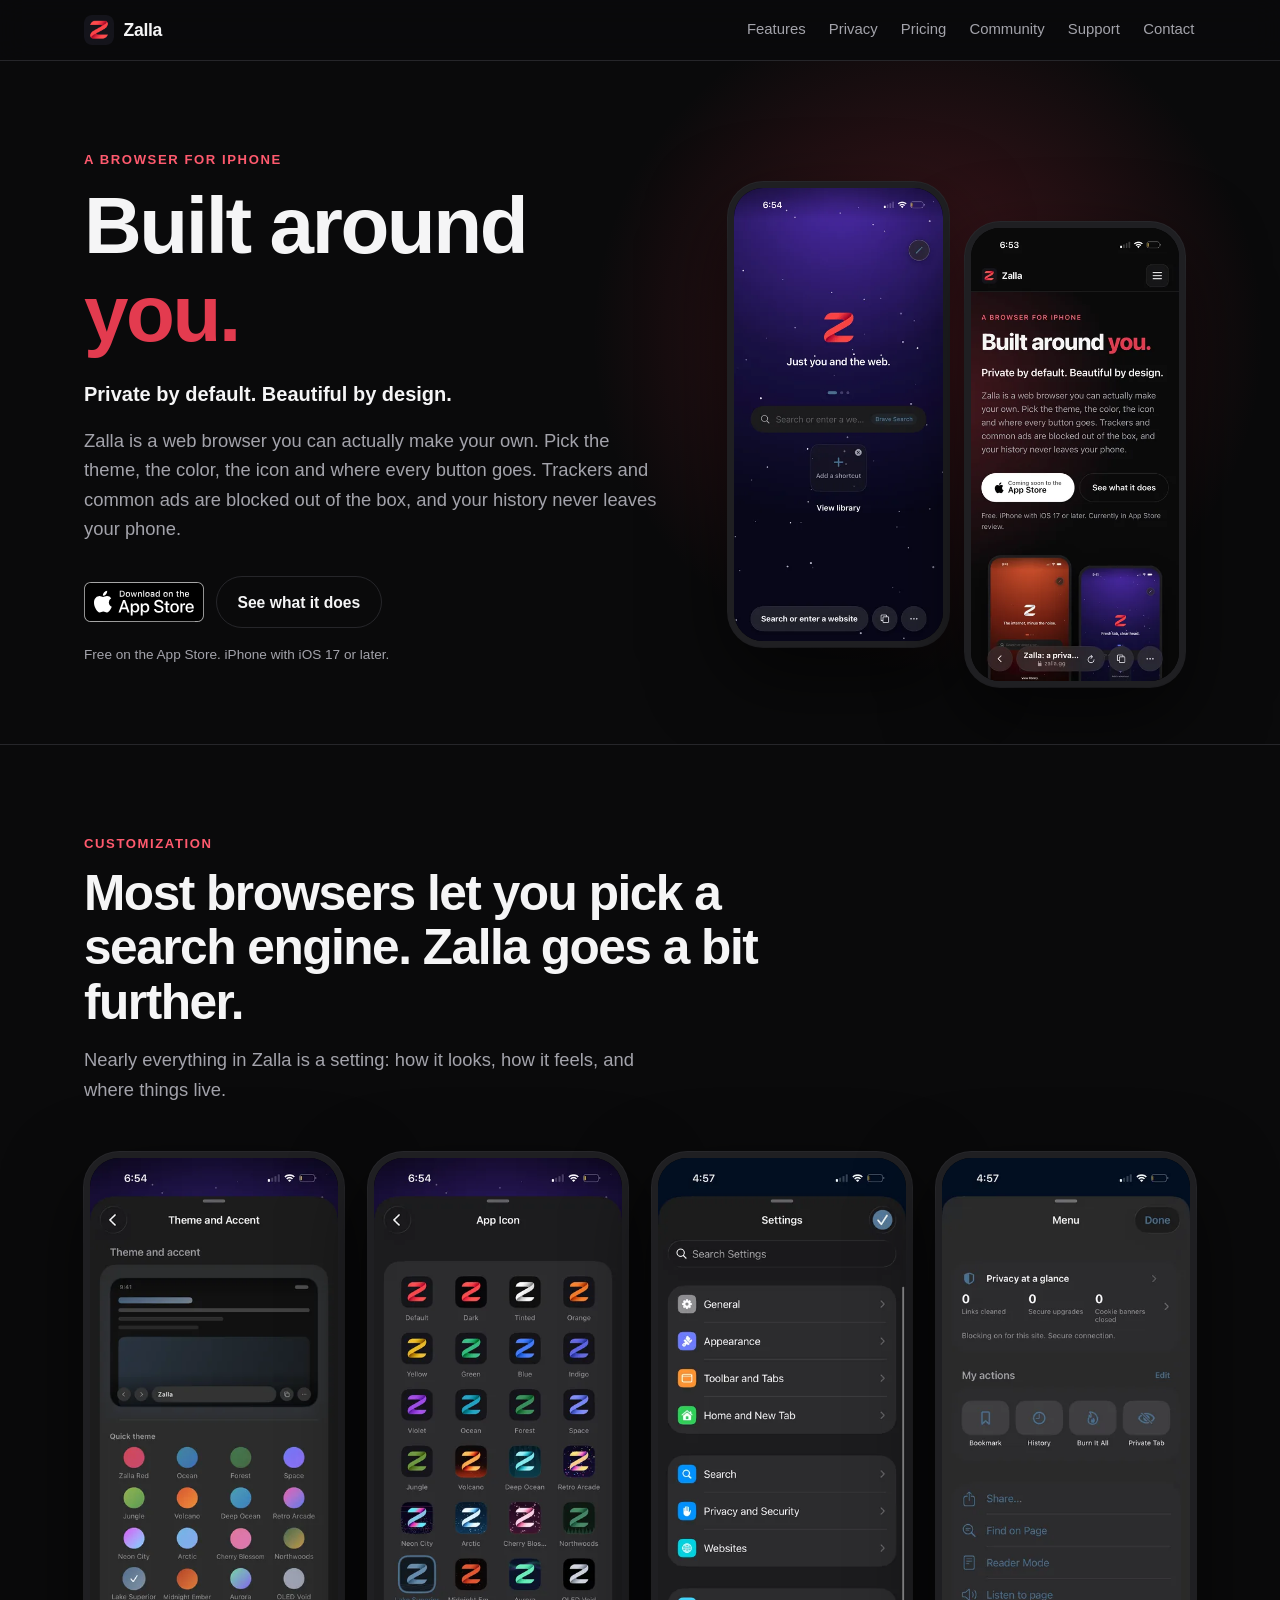
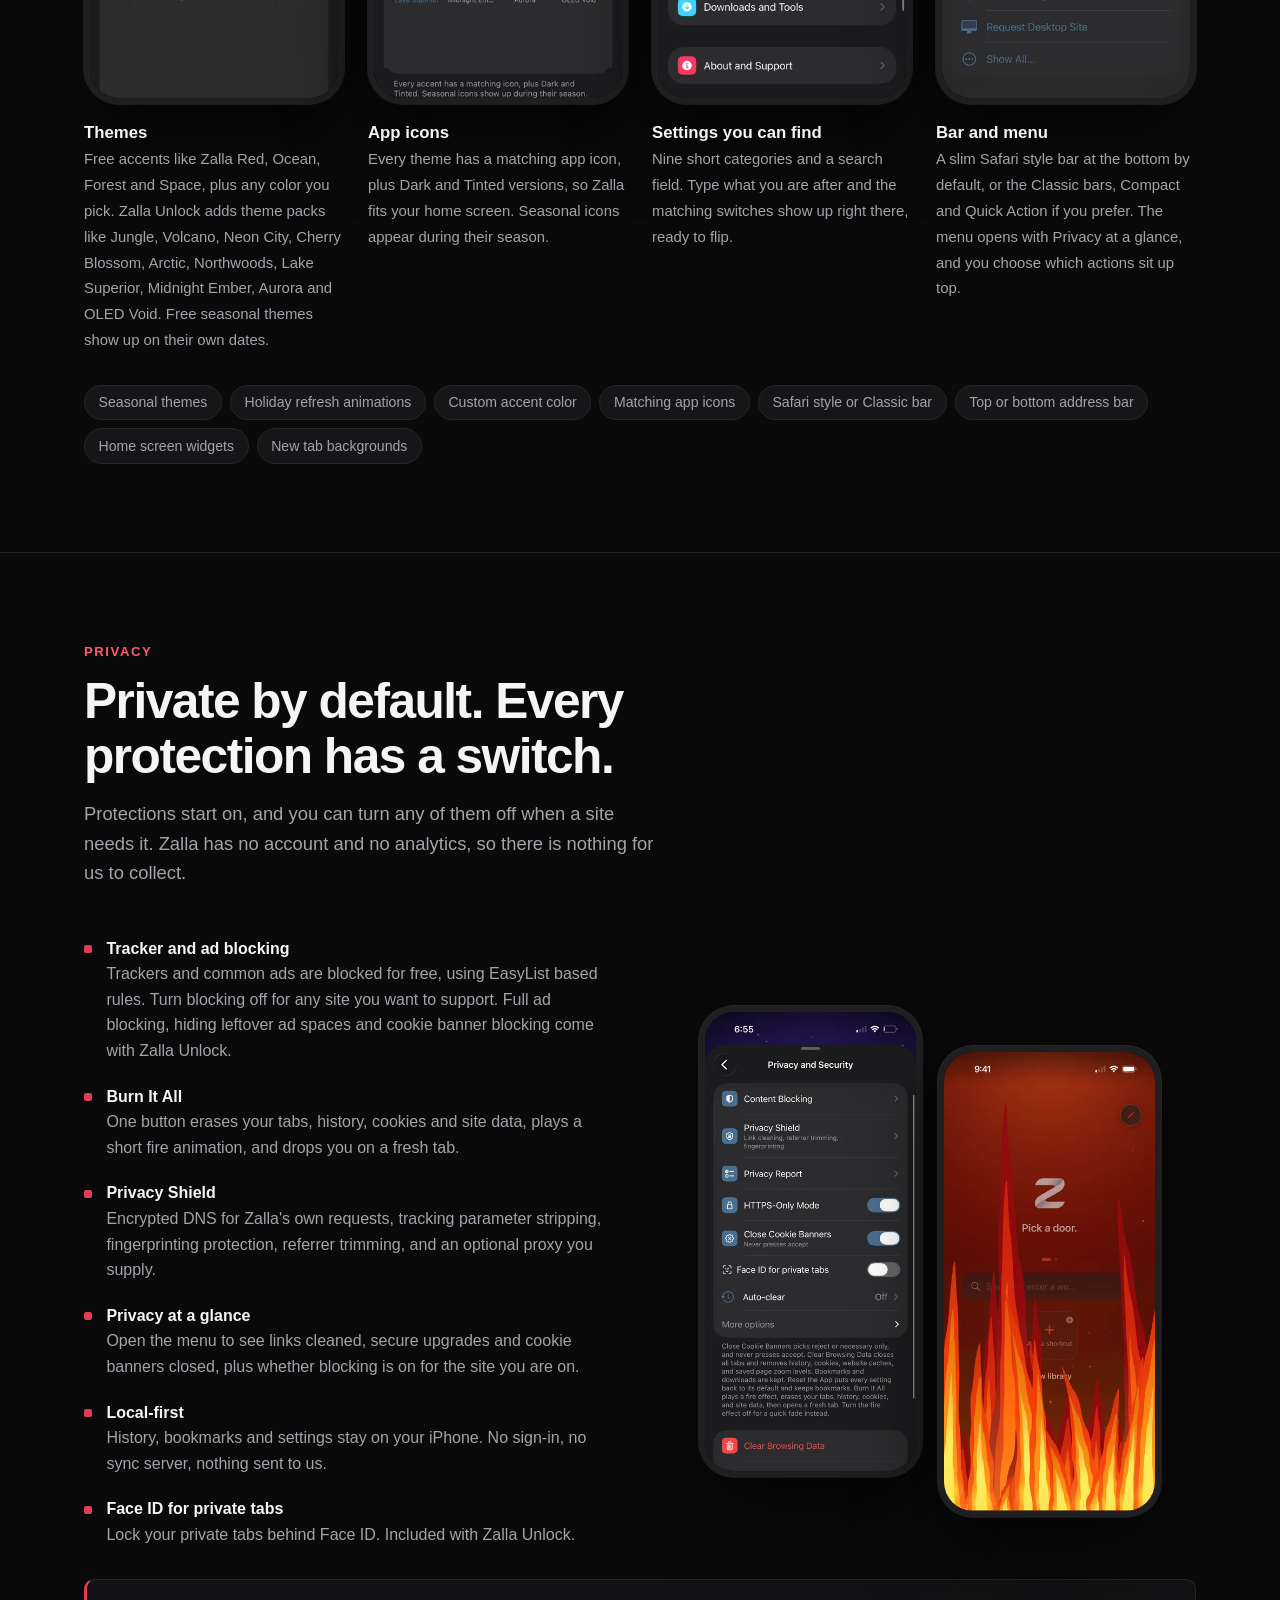
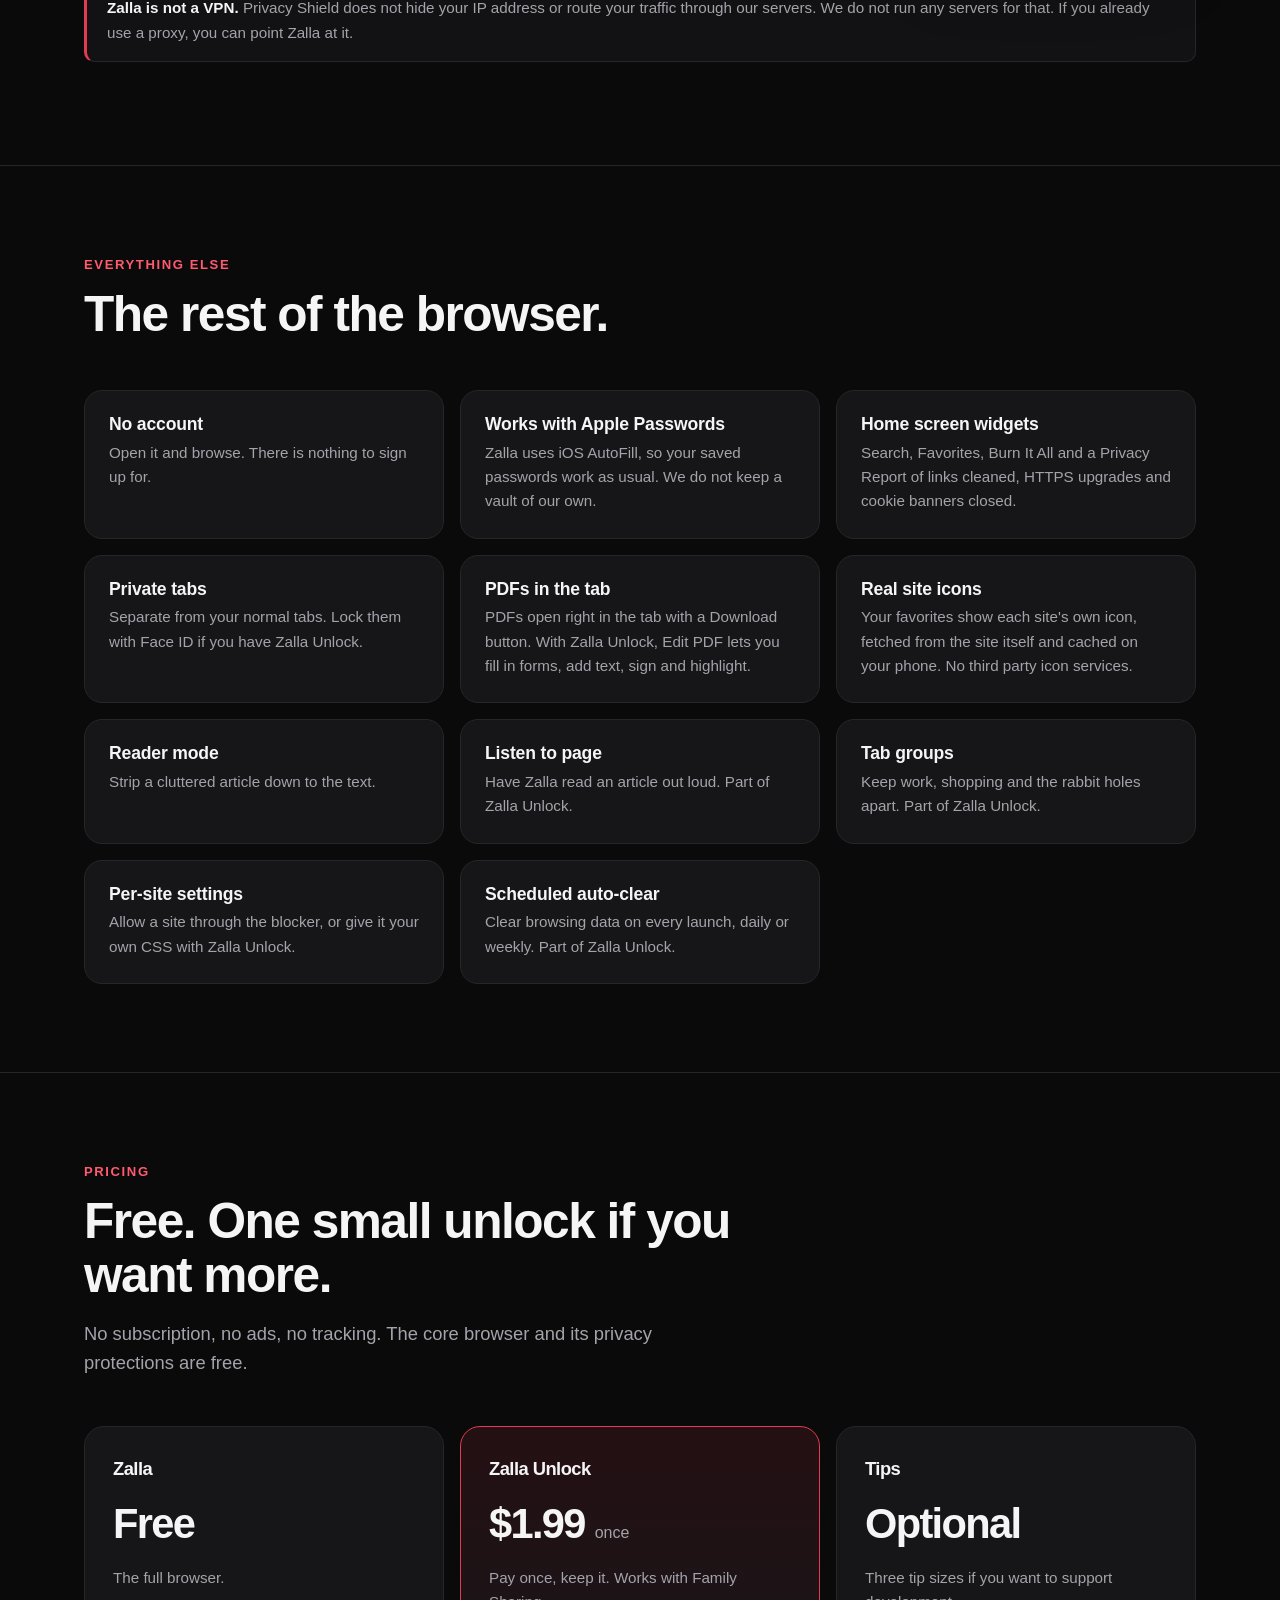
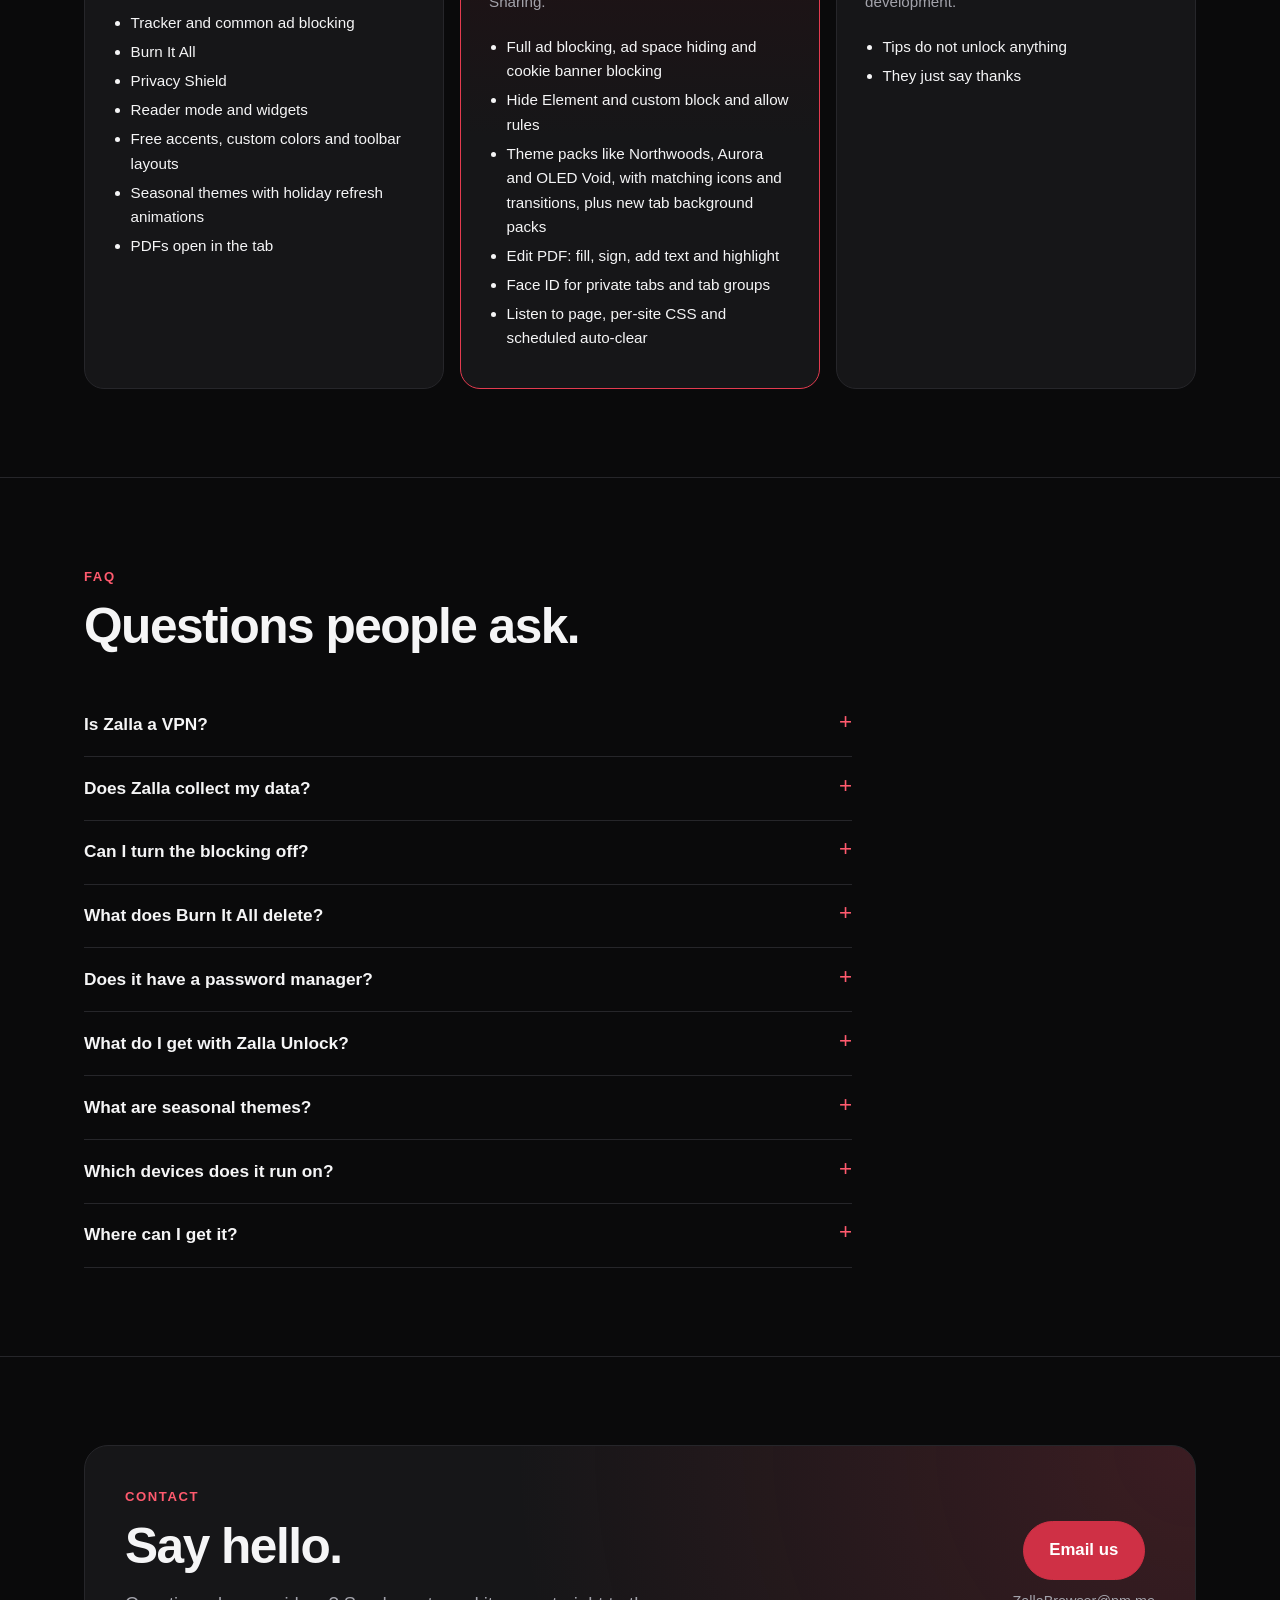
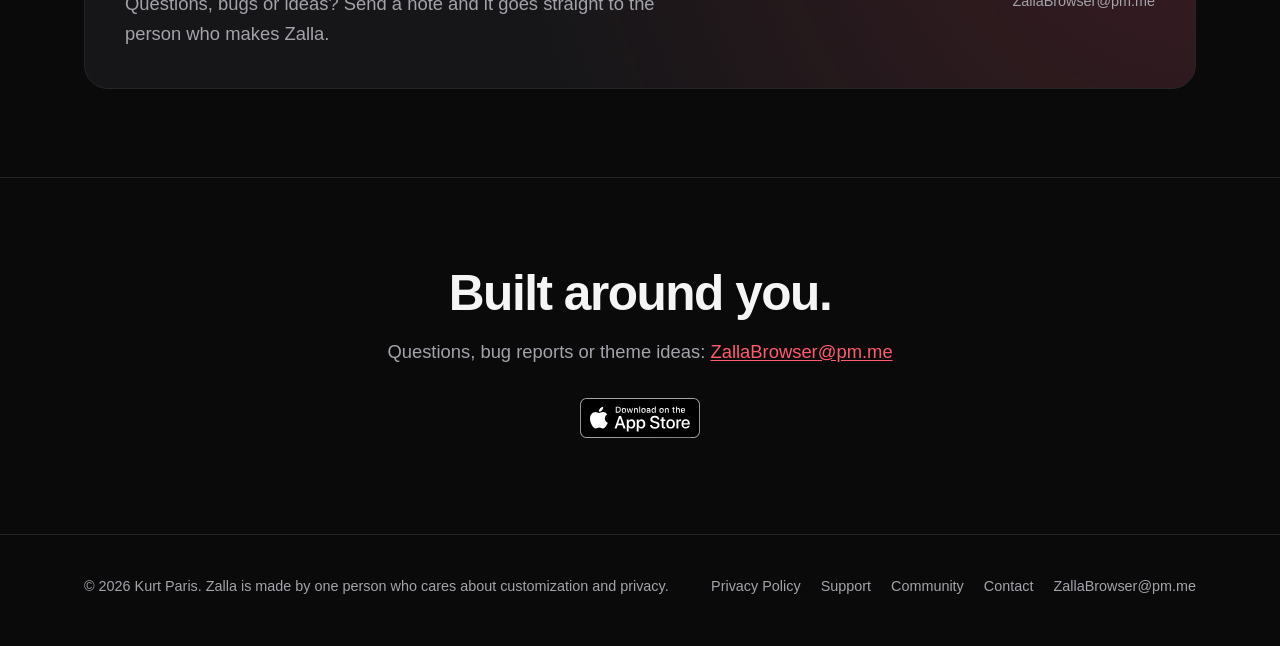
==== commit 92c8bed1: "Replace Coming soon badge with App Store download link Swap the homepage Coming soon placeholders fo" ====
--- a/index.html
+++ b/index.html
@@ -3,8 +3,9 @@
 <head>
 <meta charset="utf-8">
 <meta name="viewport" content="width=device-width, initial-scale=1, viewport-fit=cover">
+<meta name="apple-itunes-app" content="app-id=6814680880">
 <title>Zalla: a private, customizable web browser for iPhone</title>
-<meta name="description" content="Zalla is a private, local-first web browser for iPhone. Deep customization, tracker and ad blocking, Burn It All, and no account. Free, with a one-time $1.99 Unlock.">
+<meta name="description" content="Zalla is a private, local-first web browser for iPhone, now on the App Store. Deep customization, tracker and ad blocking, Burn It All, and no account. Free, with a one-time $1.99 Unlock.">
 <link rel="canonical" href="https://zalla.gg/">
 <meta name="theme-color" content="#0a0a0b">
 <meta name="color-scheme" content="dark">
@@ -20,7 +21,7 @@
 <meta property="og:locale" content="en_US">
 <meta property="og:url" content="https://zalla.gg/">
 <meta property="og:title" content="Zalla: Built around you.">
-<meta property="og:description" content="A private, local-first browser for iPhone that you can actually make your own. Private by default. Beautiful by design.">
+<meta property="og:description" content="A private, local-first browser for iPhone that you can actually make your own. Private by default. Beautiful by design. Now on the App Store.">
 <meta property="og:image" content="https://zalla.gg/assets/og.png">
 <meta property="og:image:secure_url" content="https://zalla.gg/assets/og.png">
 <meta property="og:image:type" content="image/png">
@@ -29,13 +30,13 @@
 <meta property="og:image:alt" content="Zalla app icon and the Zalla new tab page on iPhone, with the line Built around you.">
 <meta name="twitter:card" content="summary_large_image">
 <meta name="twitter:title" content="Zalla: Built around you.">
-<meta name="twitter:description" content="A private, local-first browser for iPhone that you can actually make your own. Private by default. Beautiful by design.">
+<meta name="twitter:description" content="A private, local-first browser for iPhone that you can actually make your own. Private by default. Beautiful by design. Now on the App Store.">
 <meta name="twitter:image" content="https://zalla.gg/assets/og.png">
 <meta name="twitter:image:alt" content="Zalla app icon and the Zalla new tab page on iPhone, with the line Built around you.">
 <link rel="preload" as="image" href="/assets/shots/newtab-390.webp" imagesrcset="/assets/shots/newtab-390.webp 390w, /assets/shots/newtab-780.webp 780w" imagesizes="(max-width:600px) 45vw, 260px" fetchpriority="high">
-<link rel="stylesheet" href="/assets/site.css?v=5cd1e75e">
-<script type="application/ld+json">{"@context":"https://schema.org","@graph":[{"@type":"Organization","@id":"https://zalla.gg/#org","name":"Zalla","url":"https://zalla.gg/","logo":"https://zalla.gg/assets/icon-512.png","email":"ZallaBrowser@pm.me","founder":{"@type":"Person","name":"Kurt Paris"}},{"@type":"WebSite","@id":"https://zalla.gg/#website","name":"Zalla","url":"https://zalla.gg/","publisher":{"@id":"https://zalla.gg/#org"},"inLanguage":"en"},{"@type":"MobileApplication","@id":"https://zalla.gg/#app","name":"Zalla","alternateName":"Zalla Browser","description":"A private, local-first web browser for iPhone with deep customization, tracker and ad blocking, and no account.","url":"https://zalla.gg/","image":"https://zalla.gg/assets/og.png","operatingSystem":"iOS 17 or later","applicationCategory":"BrowserApplication","author":{"@type":"Person","name":"Kurt Paris"},"publisher":{"@id":"https://zalla.gg/#org"},"offers":[{"@type":"Offer","name":"Zalla","price":"0","priceCurrency":"USD","category":"free"},{"@type":"Offer","name":"Zalla Unlock (one-time in-app purchase)","price":"1.99","priceCurrency":"USD"}]}]}</script>
-<script type="application/ld+json">{"@context":"https://schema.org","@type":"FAQPage","mainEntity":[{"@type":"Question","name":"Is Zalla a VPN?","acceptedAnswer":{"@type":"Answer","text":"No. Privacy Shield is a set of in-browser protections like encrypted DNS and tracking parameter stripping. It does not hide your IP address or tunnel your traffic. If you already use a proxy, you can enter it in settings and Zalla will use it for pages you load."}},{"@type":"Question","name":"Does Zalla collect my data?","acceptedAnswer":{"@type":"Answer","text":"No. There is no account, no analytics and no third party SDKs. Your history, bookmarks and settings stay on your iPhone. The privacy policy has the details."}},{"@type":"Question","name":"Can I turn the blocking off?","acceptedAnswer":{"@type":"Answer","text":"Yes. Every protection has its own toggle, and you can allow individual sites. Privacy is the default, not a requirement."}},{"@type":"Question","name":"What does Burn It All delete?","acceptedAnswer":{"@type":"Answer","text":"Your tabs, history, cookies and site data. Bookmarks, downloads and settings stay. It asks first, plays the fire (or a quick fade, if you turn the fire off), and opens a fresh tab."}},{"@type":"Question","name":"Does it have a password manager?","acceptedAnswer":{"@type":"Answer","text":"Zalla does not store passwords itself. It works with iOS AutoFill, so Apple Passwords fills in your logins the same way it does everywhere else on your iPhone."}},{"@type":"Question","name":"What do I get with Zalla Unlock?","acceptedAnswer":{"@type":"Answer","text":"The theme packs and the extra features listed in Pricing, for a one-time $1.99. It works with Family Sharing, and Restore Purchases is in the Unlock screen."}},{"@type":"Question","name":"What are seasonal themes?","acceptedAnswer":{"@type":"Answer","text":"Free themes for holidays and seasons, like Halloween, Christmas and Fourth of July. Each one shows up during its dates and brings its own pull to refresh animation and app icon. If you are using one when its season ends, it stays until you switch."}},{"@type":"Question","name":"Which devices does it run on?","acceptedAnswer":{"@type":"Answer","text":"iPhone with iOS 17 or later."}},{"@type":"Question","name":"When can I get it?","acceptedAnswer":{"@type":"Answer","text":"Zalla is in App Store review right now. The button at the top of this page will change to a download link as soon as it is live."}}]}</script>
+<link rel="stylesheet" href="/assets/site.css?v=b61337d5">
+<script type="application/ld+json">{"@context":"https://schema.org","@graph":[{"@type":"Organization","@id":"https://zalla.gg/#org","name":"Zalla","url":"https://zalla.gg/","logo":"https://zalla.gg/assets/icon-512.png","email":"ZallaBrowser@pm.me","founder":{"@type":"Person","name":"Kurt Paris"}},{"@type":"WebSite","@id":"https://zalla.gg/#website","name":"Zalla","url":"https://zalla.gg/","publisher":{"@id":"https://zalla.gg/#org"},"inLanguage":"en"},{"@type":"MobileApplication","@id":"https://zalla.gg/#app","name":"Zalla","alternateName":"Zalla Browser","description":"A private, local-first web browser for iPhone with deep customization, tracker and ad blocking, and no account.","url":"https://zalla.gg/","image":"https://zalla.gg/assets/og.png","operatingSystem":"iOS 17 or later","applicationCategory":"BrowserApplication","softwareVersion":"1.0","installUrl":"https://apps.apple.com/app/id6814680880","author":{"@type":"Person","name":"Kurt Paris"},"publisher":{"@id":"https://zalla.gg/#org"},"offers":[{"@type":"Offer","name":"Zalla","price":"0","priceCurrency":"USD","category":"free"},{"@type":"Offer","name":"Zalla Unlock (one-time in-app purchase)","price":"1.99","priceCurrency":"USD"}]}]}</script>
+<script type="application/ld+json">{"@context":"https://schema.org","@type":"FAQPage","mainEntity":[{"@type":"Question","name":"Is Zalla a VPN?","acceptedAnswer":{"@type":"Answer","text":"No. Privacy Shield is a set of in-browser protections like encrypted DNS and tracking parameter stripping. It does not hide your IP address or tunnel your traffic. If you already use a proxy, you can enter it in settings and Zalla will use it for pages you load."}},{"@type":"Question","name":"Does Zalla collect my data?","acceptedAnswer":{"@type":"Answer","text":"No. There is no account, no analytics and no third party SDKs. Your history, bookmarks and settings stay on your iPhone. The privacy policy has the details."}},{"@type":"Question","name":"Can I turn the blocking off?","acceptedAnswer":{"@type":"Answer","text":"Yes. Every protection has its own toggle, and you can allow individual sites. Privacy is the default, not a requirement."}},{"@type":"Question","name":"What does Burn It All delete?","acceptedAnswer":{"@type":"Answer","text":"Your tabs, history, cookies and site data. Bookmarks, downloads and settings stay. It asks first, plays the fire (or a quick fade, if you turn the fire off), and opens a fresh tab."}},{"@type":"Question","name":"Does it have a password manager?","acceptedAnswer":{"@type":"Answer","text":"Zalla does not store passwords itself. It works with iOS AutoFill, so Apple Passwords fills in your logins the same way it does everywhere else on your iPhone."}},{"@type":"Question","name":"What do I get with Zalla Unlock?","acceptedAnswer":{"@type":"Answer","text":"The theme packs and the extra features listed in Pricing, for a one-time $1.99. It works with Family Sharing. Restore Purchases is on the Zalla Unlock sheet in Settings, About and Support."}},{"@type":"Question","name":"What are seasonal themes?","acceptedAnswer":{"@type":"Answer","text":"Free themes for holidays and seasons, like Halloween, Christmas and Fourth of July. Each one shows up during its dates and brings its own pull to refresh animation and app icon. If you are using one when its season ends, it stays until you switch."}},{"@type":"Question","name":"Which devices does it run on?","acceptedAnswer":{"@type":"Answer","text":"iPhone with iOS 17 or later."}},{"@type":"Question","name":"Where can I get it?","acceptedAnswer":{"@type":"Answer","text":"Zalla is free on the App Store for iPhone with iOS 17 or later. Use the download button at the top of this page, or search for Zalla Browser on your iPhone."}}]}</script>
 </head>
 <body><a class="skip" href="#main">Skip to content</a>
 
@@ -73,11 +74,10 @@
       <p class="tag">Private by default. Beautiful by design.</p>
       <p class="lede">Zalla is a web browser you can actually make your own. Pick the theme, the color, the icon and where every button goes. Trackers and common ads are blocked out of the box, and your history never leaves your phone.</p>
       <div class="actions">
-        <!-- APP STORE LINK: when Zalla is live, change this to <a class="btn btn-red" href="https://apps.apple.com/app/id6814680880">Download on the App Store</a> -->
-        <span class="btn btn-soon" aria-label="Coming soon to the App Store"><svg width="18" height="22" viewBox="0 0 384 470" aria-hidden="true"><path fill="currentColor" d="M318 249c-1-55 45-82 47-83-26-38-66-43-80-43-34-4-66 20-83 20s-44-19-72-19C93 125 59 147 40 181c-39 68-10 168 28 223 18 27 40 57 69 56 28-1 38-18 72-18s43 18 72 17c30 0 49-27 67-54 21-31 30-61 30-63-1 0-58-22-60-93zM263 87c15-18 26-44 23-69-22 1-49 15-65 33-14 16-27 42-23 67 24 2 50-13 65-31z"/></svg><span><small>Coming soon to the</small>App Store</span></span>
+        <a class="store-badge" href="https://apps.apple.com/app/id6814680880"><img src="/assets/download-on-the-app-store.svg" width="120" height="40" alt="Download on the App Store"></a>
         <a class="btn" href="#customize">See what it does</a>
       </div>
-      <p class="fine">Free. iPhone with iOS 17 or later. Currently in App Store review.</p>
+      <p class="fine">Free on the App Store. iPhone with iOS 17 or later.</p>
     </div>
     <div class="phones">
       <div class="phone"><img src="/assets/shots/newtab-390.webp" srcset="/assets/shots/newtab-390.webp 390w, /assets/shots/newtab-780.webp 780w" sizes="(max-width:600px) 45vw, 260px" width="390" height="848" alt="Zalla new tab page with a starry background, the Zalla logo and a search bar" fetchpriority="high" decoding="async"></div>
@@ -168,10 +168,10 @@
       <details><summary>Can I turn the blocking off?</summary><p>Yes. Every protection has its own toggle, and you can allow individual sites. Privacy is the default, not a requirement.</p></details>
       <details><summary>What does Burn It All delete?</summary><p>Your tabs, history, cookies and site data. Bookmarks, downloads and settings stay. It asks first, plays the fire (or a quick fade, if you turn the fire off), and opens a fresh tab.</p></details>
       <details><summary>Does it have a password manager?</summary><p>Zalla does not store passwords itself. It works with iOS AutoFill, so Apple Passwords fills in your logins the same way it does everywhere else on your iPhone.</p></details>
-      <details><summary>What do I get with Zalla Unlock?</summary><p>The theme packs and the extra features listed in Pricing, for a one-time $1.99. It works with Family Sharing, and Restore Purchases is in the Unlock screen.</p></details>
+      <details><summary>What do I get with Zalla Unlock?</summary><p>The theme packs and the extra features listed in Pricing, for a one-time $1.99. It works with Family Sharing. Restore Purchases is on the Zalla Unlock sheet in Settings, About and Support.</p></details>
       <details><summary>What are seasonal themes?</summary><p>Free themes for holidays and seasons, like Halloween, Christmas and Fourth of July. Each one shows up during its dates and brings its own pull to refresh animation and app icon. If you are using one when its season ends, it stays until you switch.</p></details>
       <details><summary>Which devices does it run on?</summary><p>iPhone with iOS 17 or later.</p></details>
-      <details><summary>When can I get it?</summary><p>Zalla is in App Store review right now. The button at the top of this page will change to a download link as soon as it is live.</p></details>
+      <details><summary>Where can I get it?</summary><p>Zalla is free on the App Store for iPhone with iOS 17 or later. Use the download button at the top of this page, or search for Zalla Browser on your iPhone.</p></details>
     </div>
   </div>
 </section>
@@ -196,8 +196,7 @@
   <div class="wrap">
     <h2>Built around you.</h2>
     <p class="lede">Questions, bug reports or theme ideas: <a href="mailto:ZallaBrowser@pm.me">ZallaBrowser@pm.me</a></p>
-    <!-- APP STORE LINK: swap for https://apps.apple.com/app/id6814680880 when live -->
-    <span class="btn btn-soon" aria-label="Coming soon to the App Store"><span><small>Coming soon to the</small>App Store</span></span>
+    <a class="store-badge" href="https://apps.apple.com/app/id6814680880"><img src="/assets/download-on-the-app-store.svg" width="120" height="40" alt="Download on the App Store"></a>
   </div>
 </section>
 
--- a/assets/site.css
+++ b/assets/site.css
@@ -22,9 +22,9 @@
 .btn:hover{text-decoration:none;border-color:#3a3a40}
 .btn-red{background:#cf3045;border-color:#cf3045;color:#fff}
 .btn-red:hover{background:#b8283b;border-color:#b8283b}
-.btn-soon{background:#fff;color:#000;border-color:#fff;cursor:default}
-.btn-soon small{display:block;font-size:.68rem;font-weight:500;opacity:.7;line-height:1}
-.btn-soon span{line-height:1.15;text-align:left}
+.store-badge{display:inline-flex;align-items:center;line-height:0;border-radius:8px}
+.store-badge:hover{text-decoration:none;opacity:.92}
+.store-badge img{height:40px;width:auto;display:block}
 .hero{position:relative;overflow:hidden;padding:5.5rem 0 4rem}
 .hero::before{content:"";position:absolute;inset:-30% -10% auto auto;width:60rem;height:60rem;background:radial-gradient(closest-side,rgba(227,59,79,.28),transparent 70%);pointer-events:none}
 .hero .wrap{position:relative;display:grid;grid-template-columns:1.1fr .9fr;gap:3rem;align-items:center}
